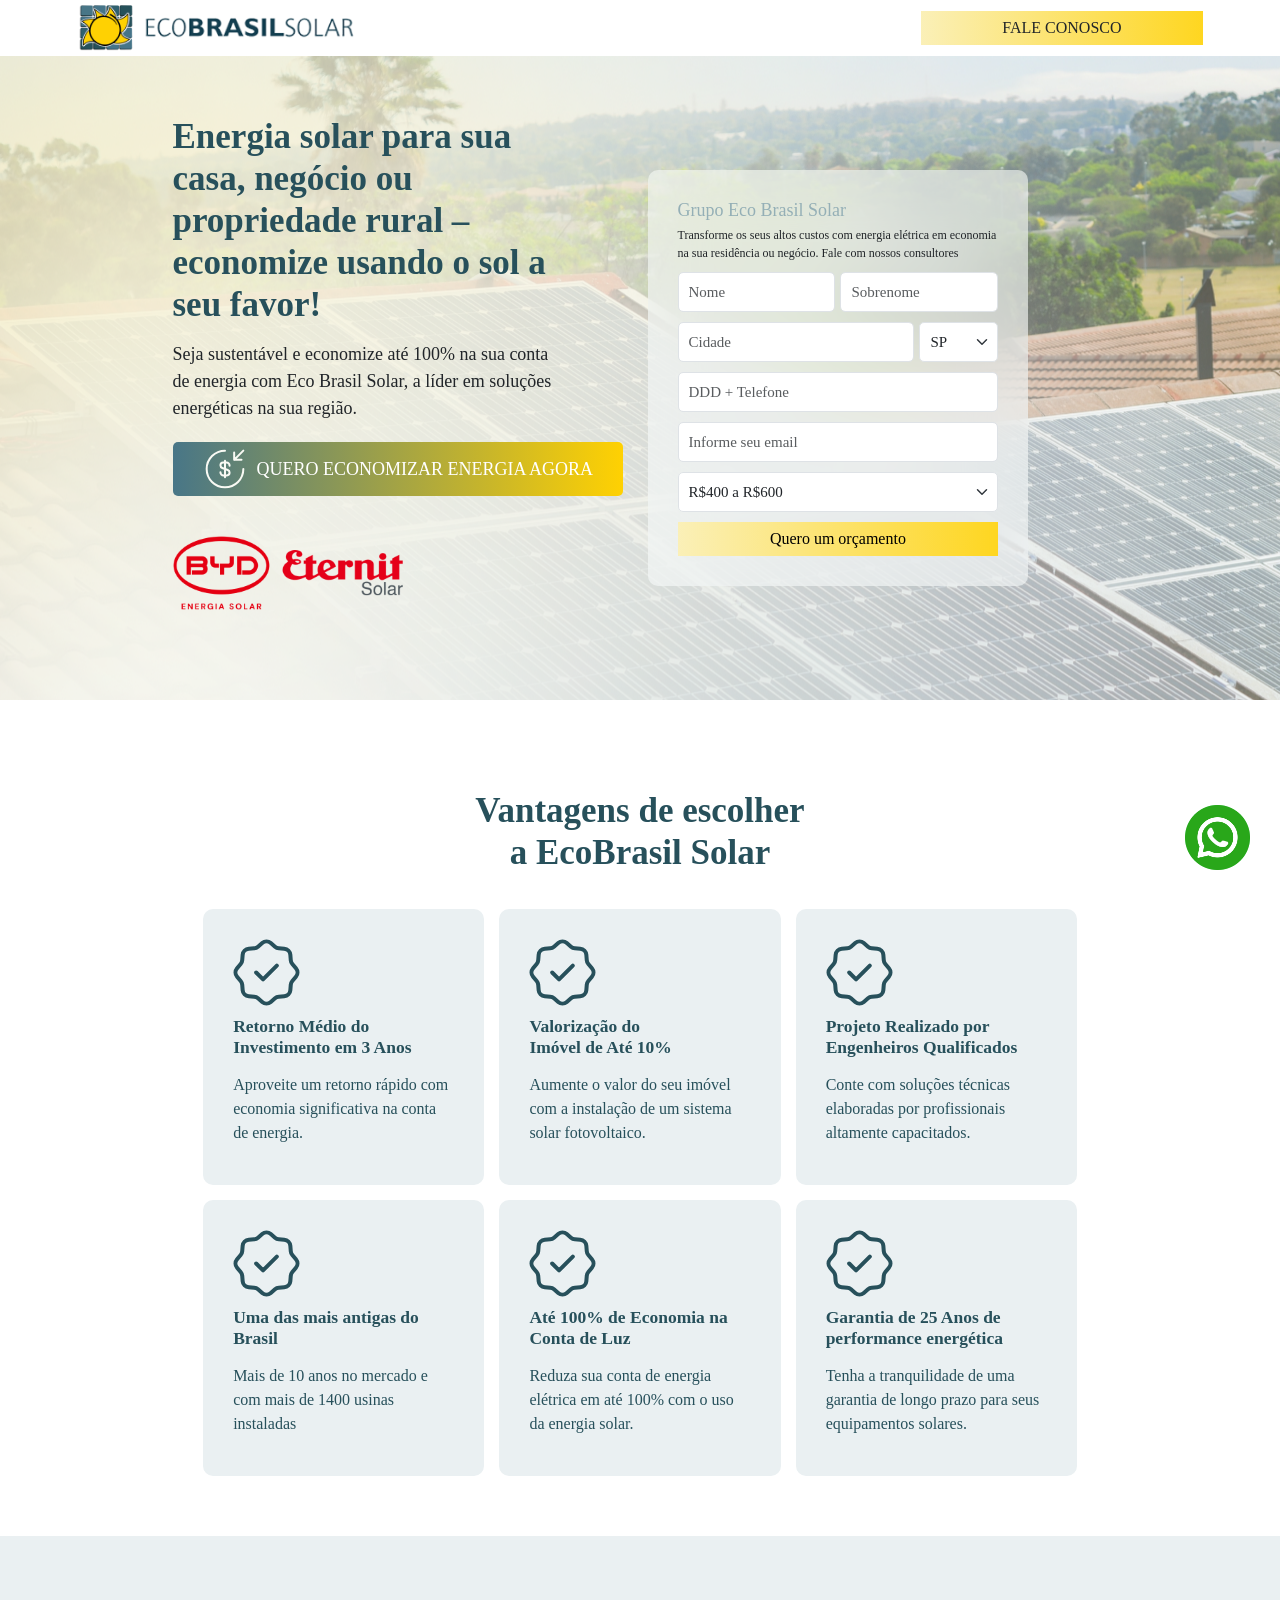
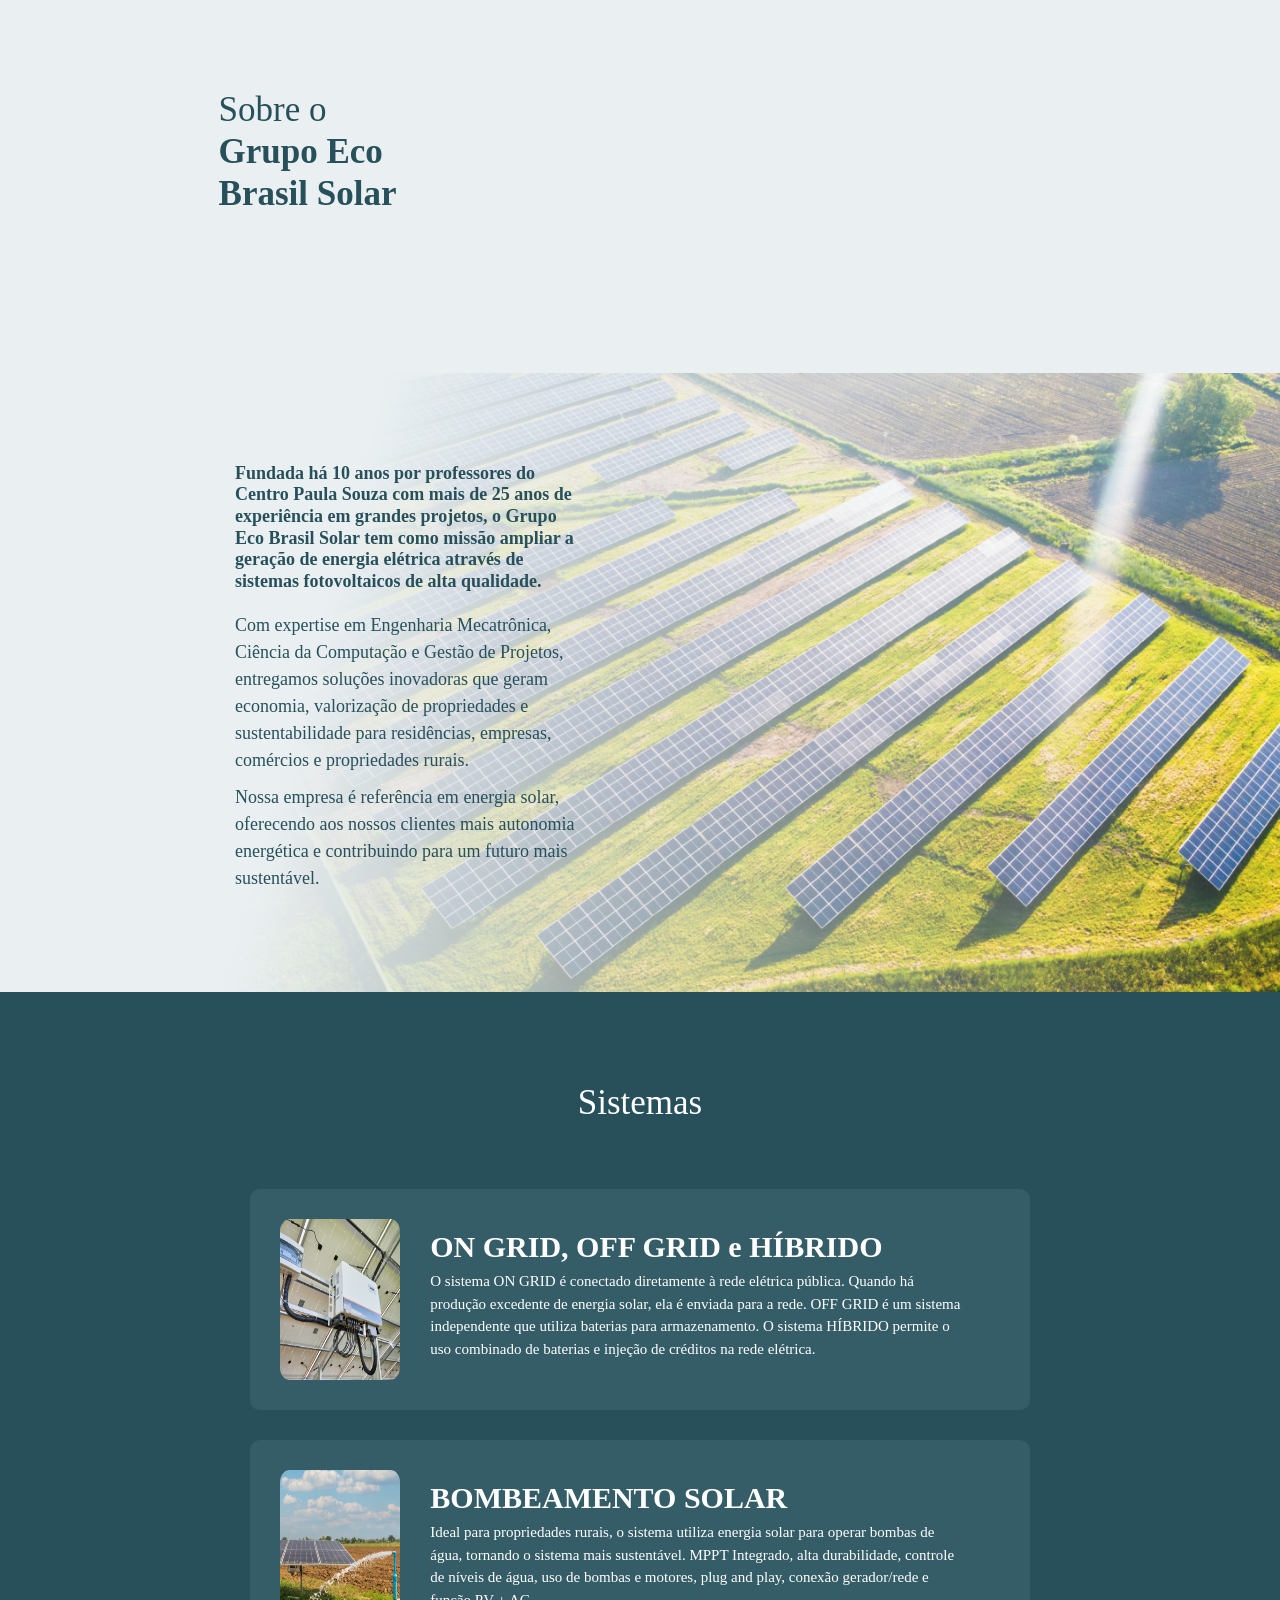
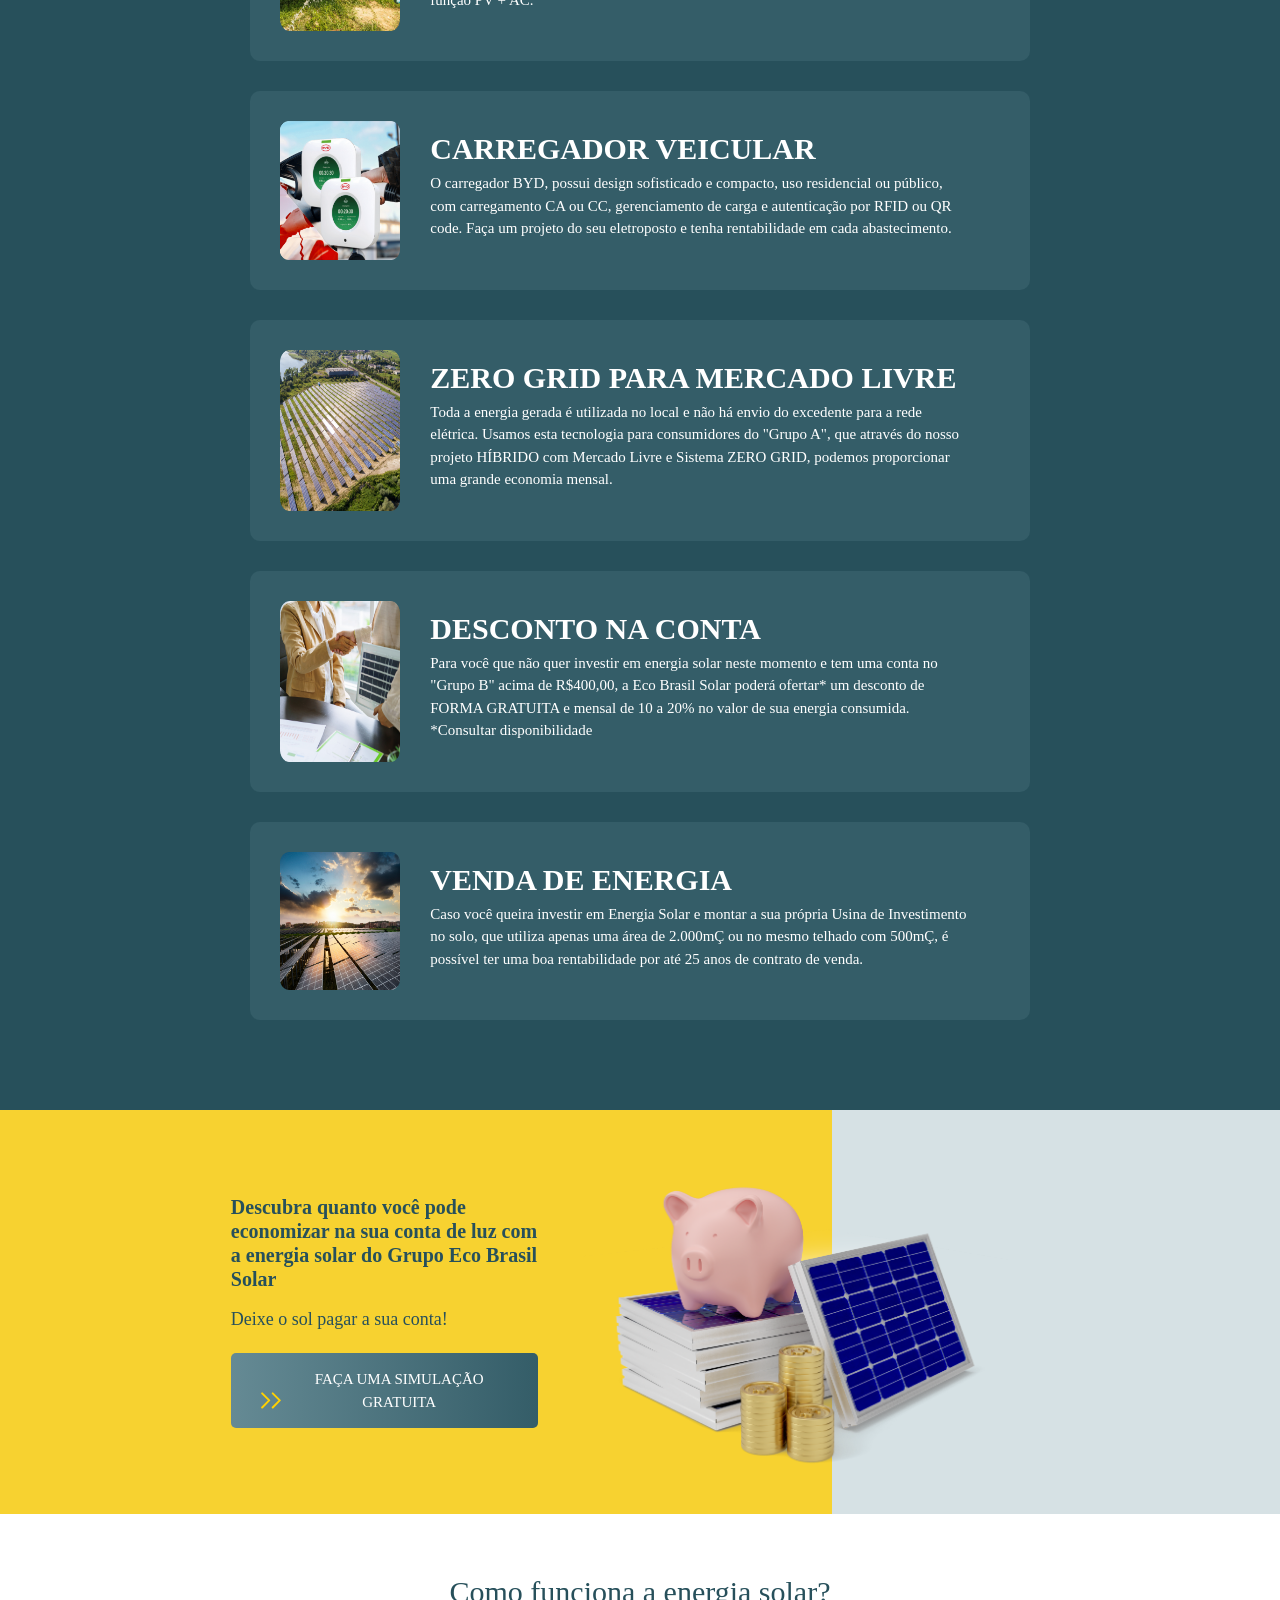
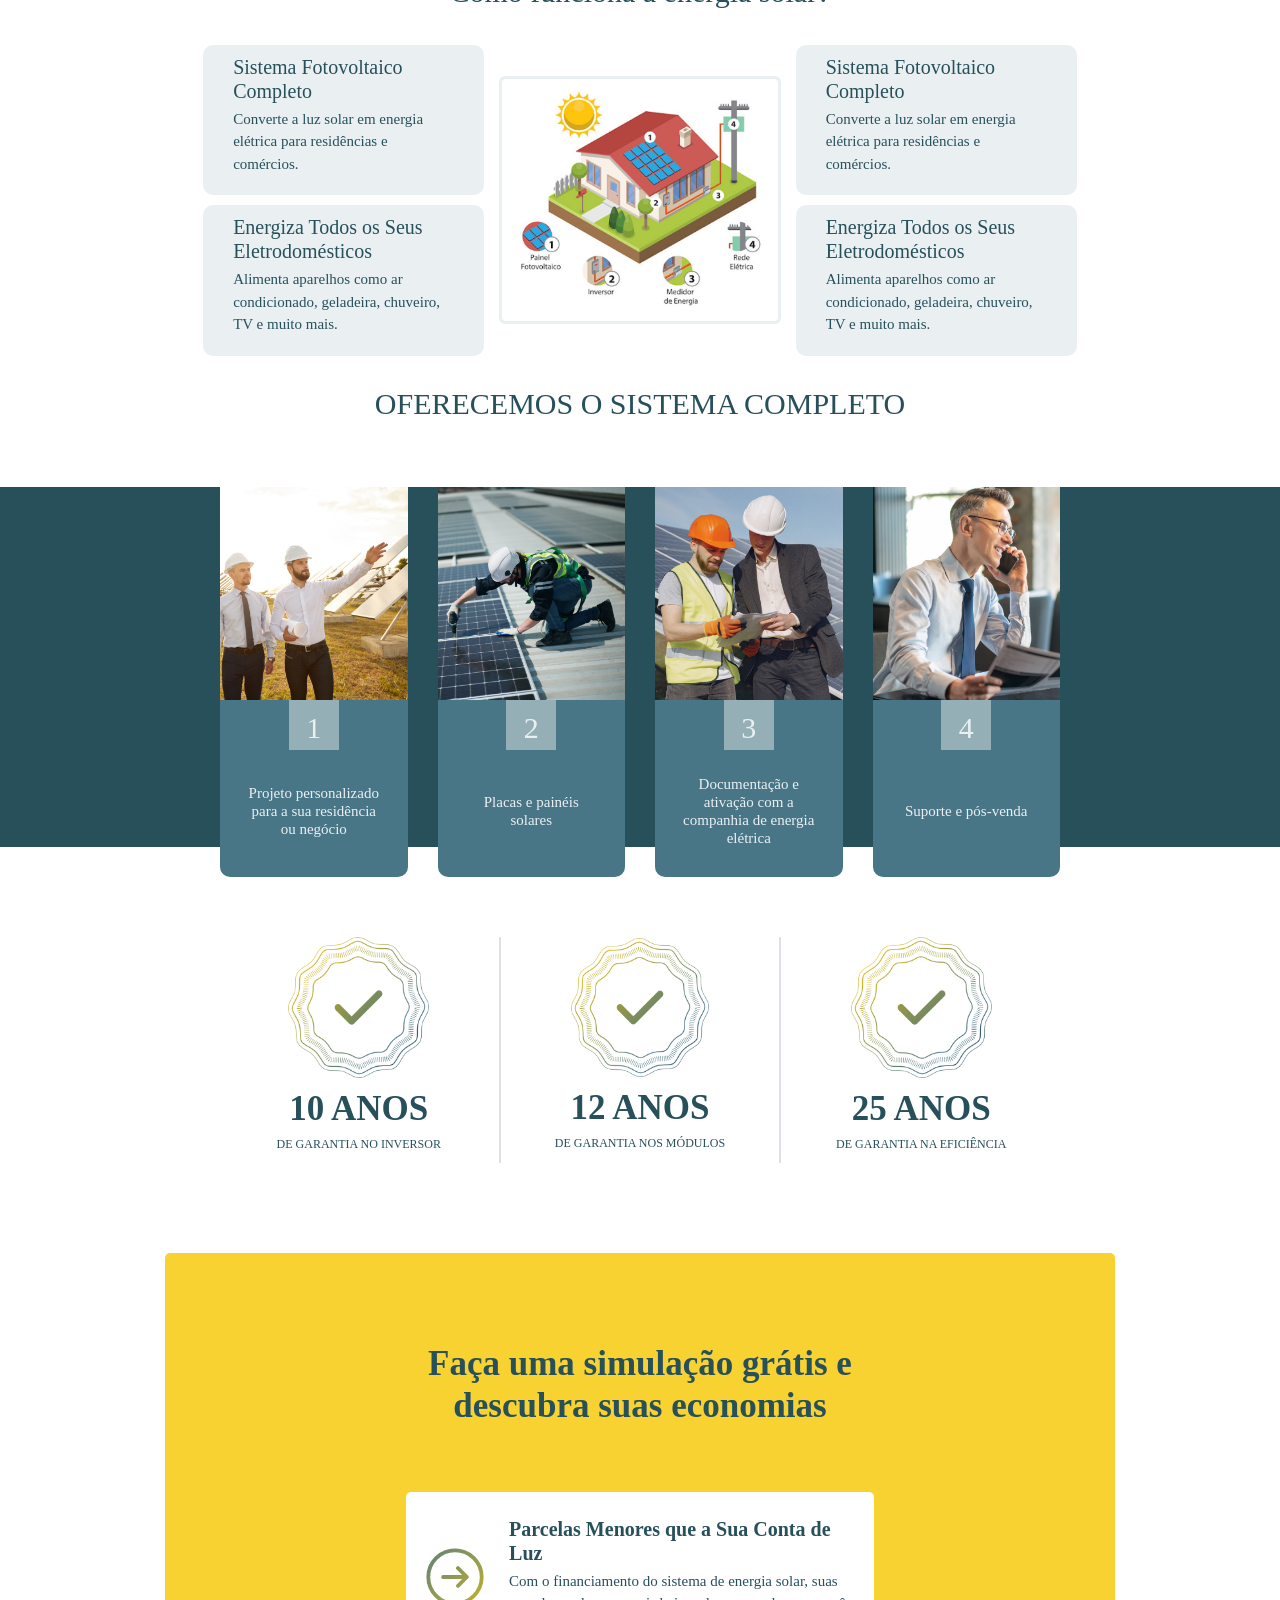
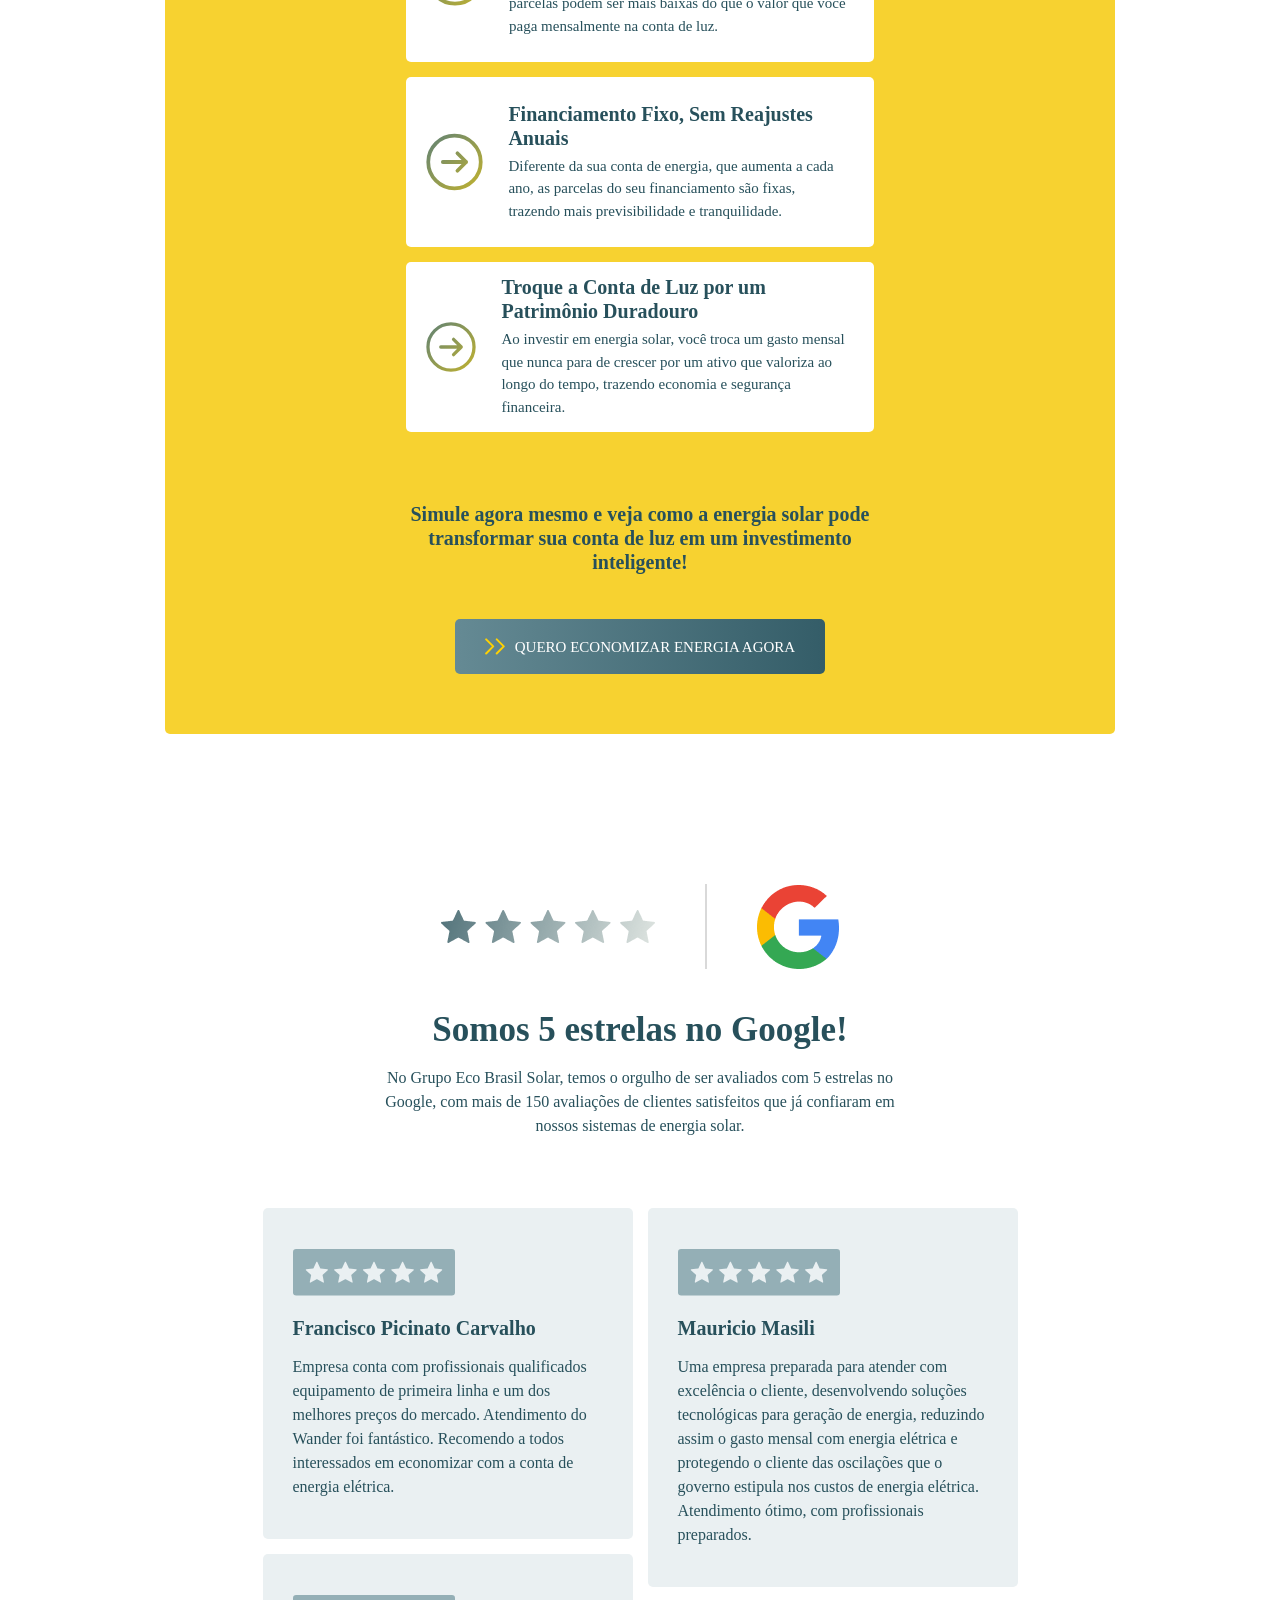
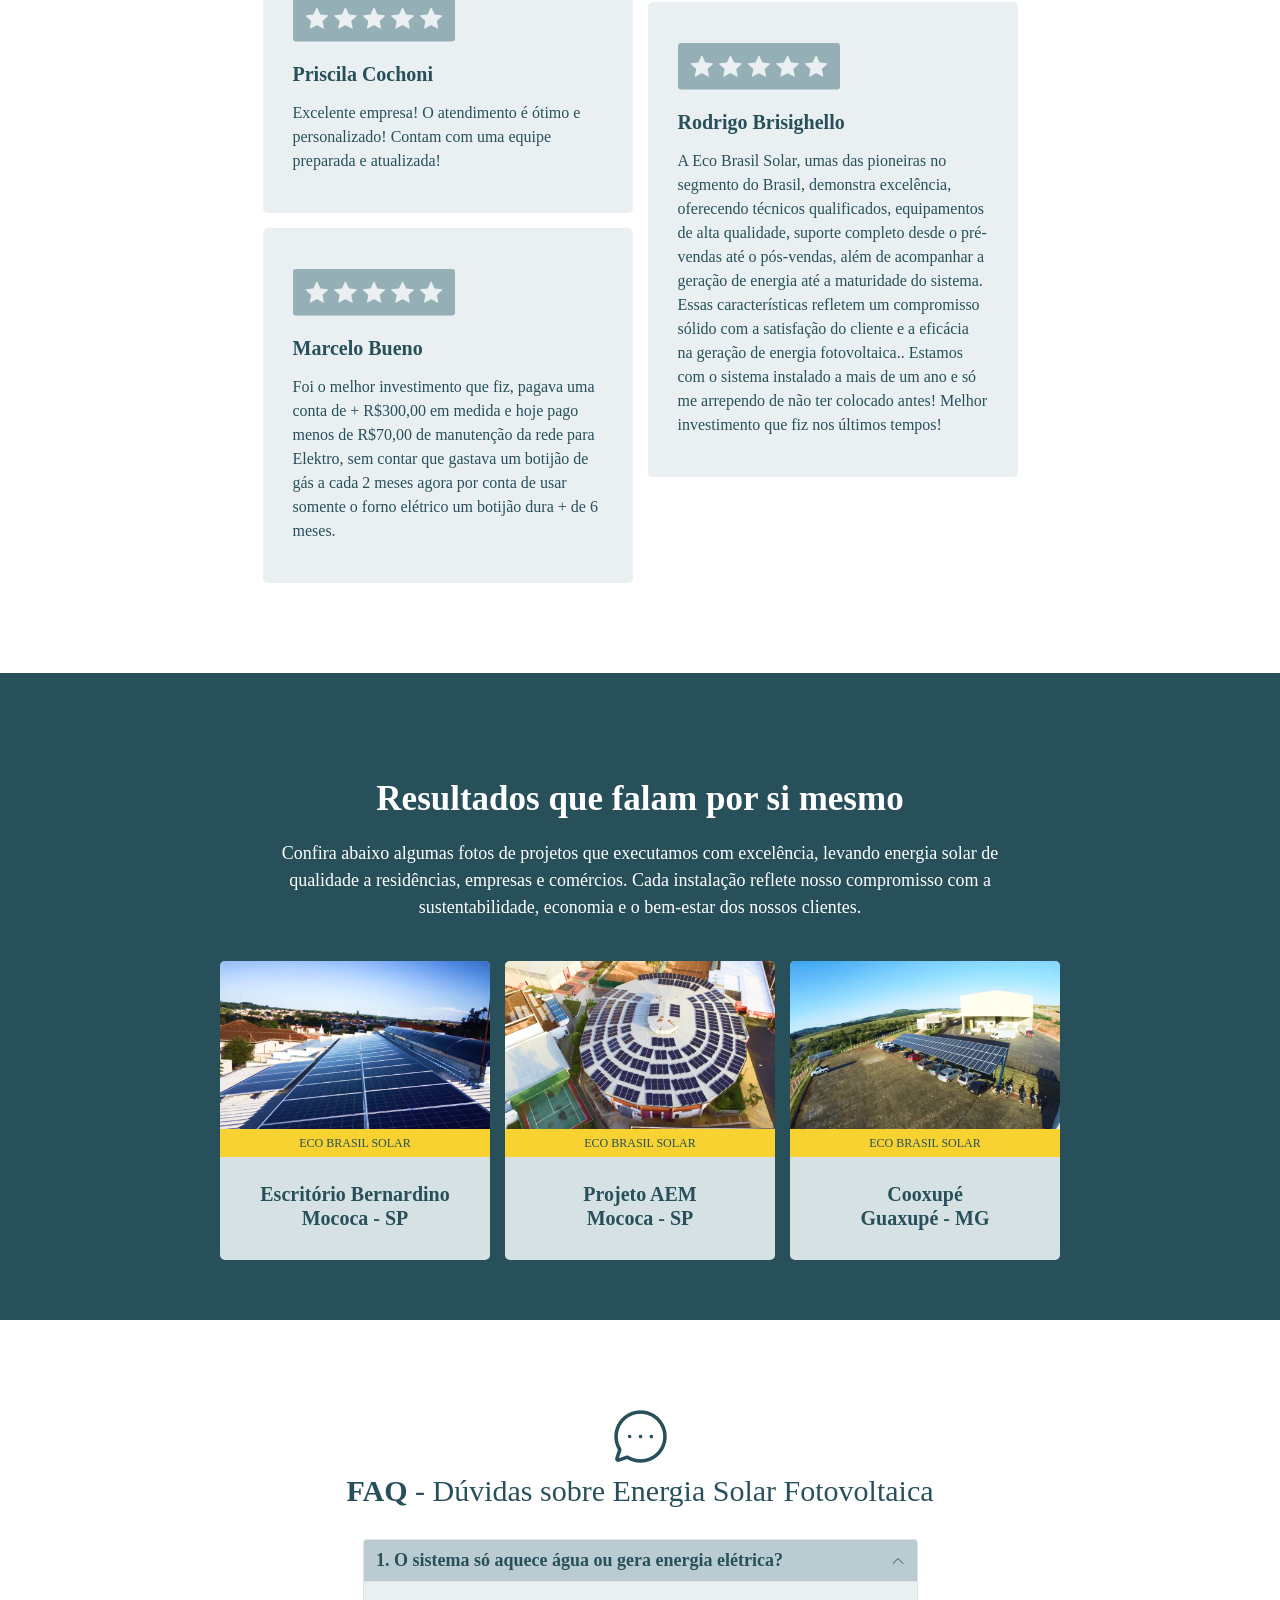
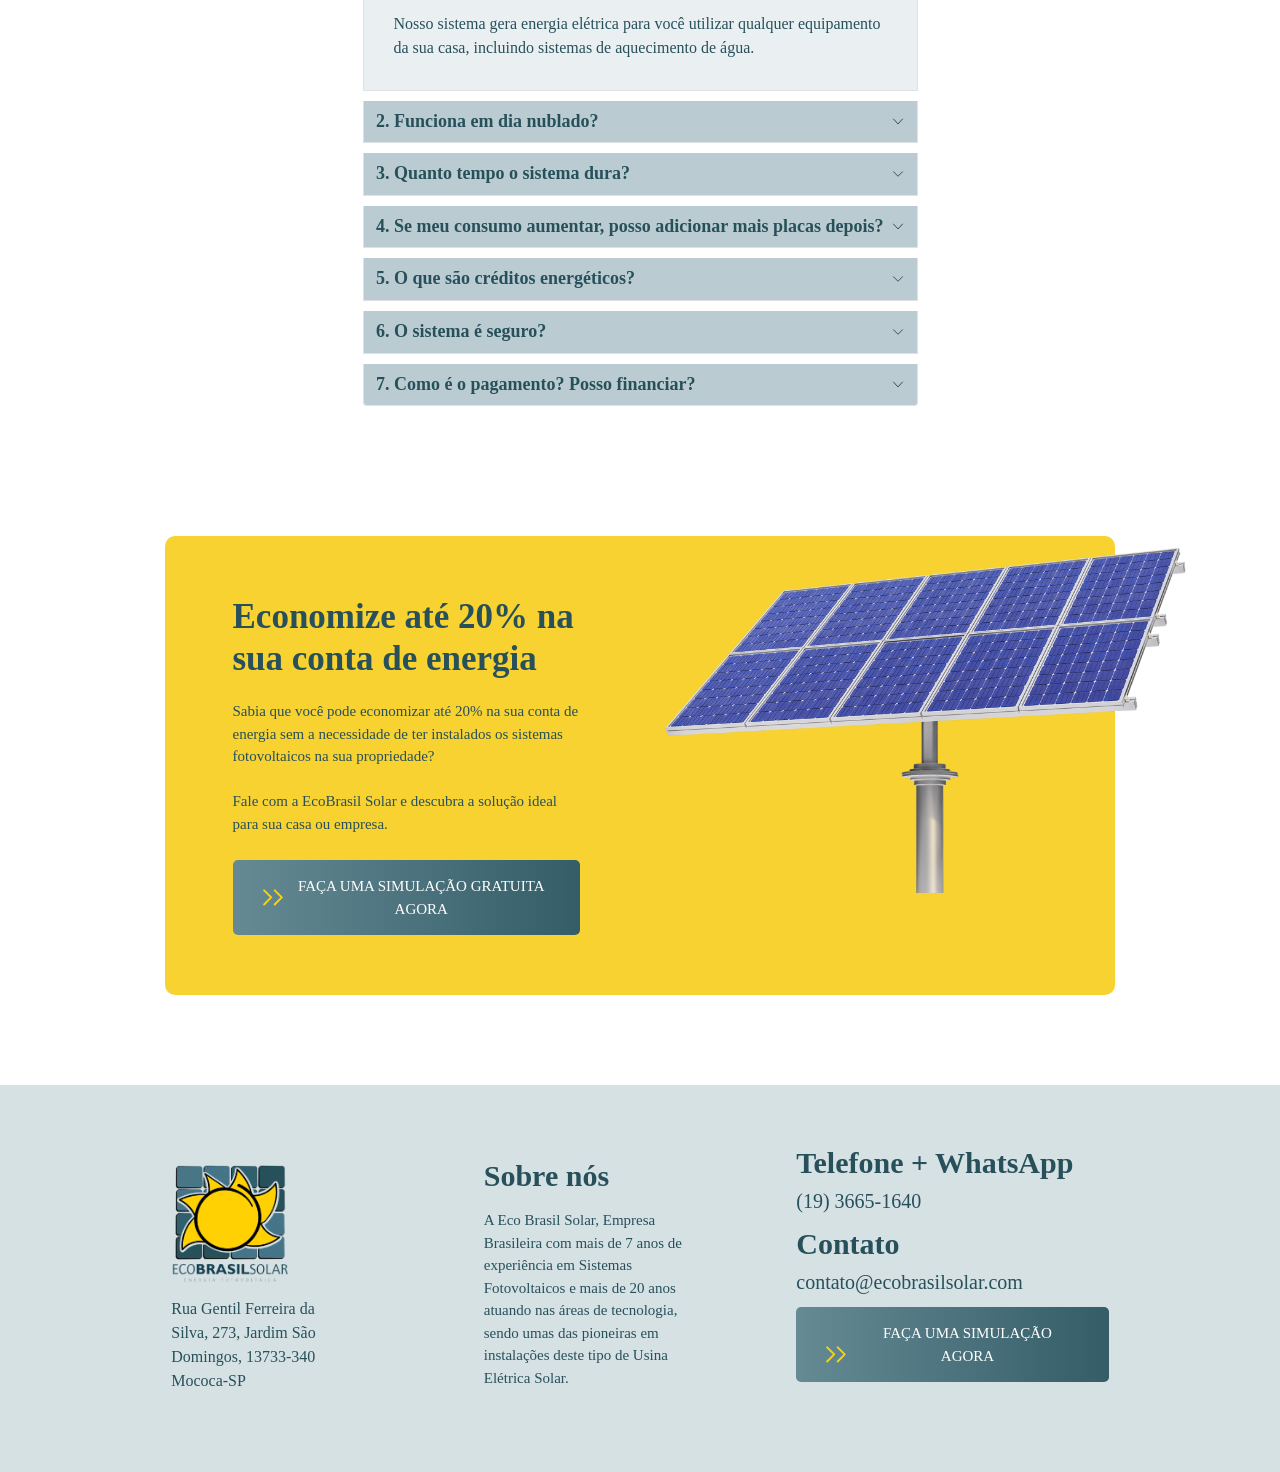
==== index.html @ a7b18457 "Atualiaçẽos dos botoes" ====
<!DOCTYPE html>
<html lang="pt-br">
<head>
    <meta charset="UTF-8">
    <meta name="viewport" content="width=device-width, initial-scale=1.0">

    <link href="https://cdn.jsdelivr.net/npm/bootstrap@5.3.3/dist/css/bootstrap.min.css" rel="stylesheet" integrity="sha384-QWTKZyjpPEjISv5WaRU9OFeRpok6YctnYmDr5pNlyT2bRjXh0JMhjY6hW+ALEwIH" crossorigin="anonymous">

    <link rel="preconnect" href="https://fonts.googleapis.com">
    <link rel="preconnect" href="https://fonts.gstatic.com" crossorigin>
    <link href="https://fonts.googleapis.com/css2?family=DM+Sans:ital,opsz,wght@0,9..40,100..1000;1,9..40,100..1000&display=swap" rel="stylesheet">

    <link rel="stylesheet" href="assets/css/styles.css">
    <link rel="stylesheet" href="assets/css/mm-default.css">

    
    <title>Grupo Eco Brasil Solar</title>
    <link rel="icon" href="assets/img/favicon.png" sizes="192x192">
</head>
<body>
    <header>
        <div class="container">
            <div class="row d-flex justify-content-center py-2">
                <div class="col-md-12 d-flex justify-content-center justify-content-md-between align-items-center">
                    <div class="col-md-3">
                        <img class="img-fluid" src="./assets/img/logo-ext.png" alt="">
                    </div>

                    <div class="col-md-3 d-none d-md-block">
                        <div class="module-contact py-2 px-5 text-center">
                            <a class="text-uppercase" href="wa.me/551936651640">
                                Fale conosco
                            </a>
                        </div>
                    </div>
                </div>
            </div>
        </div>
    </header>
    
    <main>
        <section class="py-5 px-4" id="section-01">
            <div class="container py-5">
                <div class="row d-flex justify-content-center gap-5 gap-md-0">
                        <div class="col-md-5 d-flex flex-column gap-3">
                            <div class="title col-md-10 text-center text-md-start">
                                <h1 class="fs-1 fw-semibold">
                                    Energia solar para sua casa, negócio ou propriedade rural – economize usando o sol a seu favor!
                                </h1>
                            </div>
                            <div class="sub-title col-md-10 text-center text-md-start">
                                <p class="fs-4">
                                    Seja sustentável e economize até 100% na sua conta de energia com Eco Brasil Solar, a líder em soluções energéticas na sua região.
                                </p>
                            </div>
                            <div class="module-contact-h1 d-flex w-100">
                                <a class="w-100 d-flex justify-content-center justify-content-md-start" href="wa.me/551936651640">
                                    <button type="button" class="d-flex align-items-center py-2 px-3 px-md-5 btn-contact text-uppercase rounded-3">
                                        <img class="img-fluid pe-3" src="./assets/img/money-recive.svg" alt=""> 
                                        <p class="fs-4 m-0">
                                            Quero economizar energia agora
                                        </p>
                                    </button>
                                </a>    
                            </div>

                            <div class="partner-img py-5 d-flex justify-content-center justify-content-md-start">
                                <img class="img-fluid w-50" src="./assets/img/byd-eternit.png" alt="">
                            </div>
                        </div>

                        <div class="col-md-5 d-flex justify-content-center align-items-center">
                            <div class="row">
                                <div class="col-md-10 div-formulario">
                                    <div class="forms p-5 rounded-4">
                                        <div class="row form-content align-items-center">
    
                                            <div class="col-md-12 s01-title">
                                                <div class="form-title">
                                                    <h3 class="fs-4 fw-medium" style="color: var(--color-azul-desbotado);">
                                                        Grupo Eco Brasil Solar
                                                    </h3>
                                                </div>
                                                <div class="form-subtitle">
                                                    <p class="fs-6">
                                                        Transforme os seus altos custos com energia elétrica em economia na sua residência ou
                                                        negócio. Fale com nossos consultores
                                                    </p>
                                                </div>
                                            </div>
                            
                                            <form class="col-md-12 d-flex flex-column gap-3" action="">
                                                <div class="infos-basicas d-flex flex-column gap-3">
                                                    <div class="d-flex gap-2">
                                                        <input type="text" class="form-control form-control-lg" required name="nome" id="nome"
                                                            placeholder="Nome">
                                                        <input type="text" class="form-control form-control-lg" required name="sobrenome" id="sobrenome"
                                                            placeholder="Sobrenome">
                                                    </div>
                            
                                                    <div class="d-flex gap-2">
                                                        <input type="text" class="w-75 form-control form-control-lg" required name="cidade" id="cidade"
                                                            placeholder="Cidade">
                                                        <div class="estado w-25">
                                                            <select name="metatags[estado]" class="form-select form-select-lg" aria-label="Estado"
                                                                id="estado">
                                                                <option value="AC">AC</option>
                                                                <option value="AL">AL</option>
                                                                <option value="AP">AP</option>
                                                                <option value="AM">AM</option>
                                                                <option value="BA">BA</option>
                                                                <option value="CE">CE</option>
                                                                <option value="DF">DF</option>
                                                                <option value="ES">ES</option>
                                                                <option value="GO">GO</option>
                                                                <option value="MA">MA</option>
                                                                <option value="MT">MT</option>
                                                                <option value="MS">MS</option>
                                                                <option value="MG">MG</option>
                                                                <option value="PA">PA</option>
                                                                <option value="PB">PB</option>
                                                                <option value="PR">PR</option>
                                                                <option value="PE">PE</option>
                                                                <option value="PI">PI</option>
                                                                <option value="RJ">RJ</option>
                                                                <option value="RN">RN</option>
                                                                <option value="RS">RS</option>
                                                                <option value="RO">RO</option>
                                                                <option value="RR">RR</option>
                                                                <option value="SC">SC</option>
                                                                <option selected value="SP">SP</option>
                                                                <option value="SE">SE</option>
                                                                <option value="TO">TO</option>
                                                            </select>
                                                        </div>
                                                    </div>
                            
                                                    <input type="tel" maxlength="11" class="form-control form-control-lg" required name="Telefone"
                                                        id="Telefone" placeholder="DDD + Telefone">
                                                    <input type="email" class="form-control form-control-lg" required name="Email" id="Email"
                                                        placeholder="Informe seu email">

                                                    <div class="select-conta">
                                                        <select name="metatags[conta]" class="form-select form-select-lg" aria-label="Valor da Conta em R$"
                                                                id="conta">
                                                                <option value="menos de 200">Menos de R$200</option>
                                                                <option value="200 a 400">R$200 a R$400</option>
                                                                <option selected value="400 a 600">R$400 a R$600</option>
                                                                <option value="mais de 800">Mais de R$800</option>
                                                            </select>
                                                    </div>
                            
                                                </div>
                            
                                                <div class="module-contact d-flex">
                                                    <a class="w-100 d-flex py-2 px-4 text-center justify-content-center" href="wa.me/551936651640">
                                                        <button type="button" class="btn-contact rounded-3 ">
                                                            Quero um orçamento
                                                        </button>
                                                    </a>
                                                </div>
                            
                                            </form>
                            
                            
                                        </div>
                                    </div>
                                </div>
                            </div>
                        </div> 
                </div>
            </div>
        </section>

        <section class="py-5 px-4" id="section-02">
            <div class="container py-5">
                <div class="row py-5">
                    <div class="s02-title d-flex text-center justify-content-center">
                        <h3 class="fs-1 fw-semibold">Vantagens de escolher <br> a EcoBrasil Solar</h3>
                    </div>
                </div>

                <div class="row">
                    <div class="s02-info-content d-flex flex-wrap justify-content-center gap-4">
                        <div class="col-md-3 py-5 px-5 d-flex flex-column gap-3 s02-info-content-items rounded-4" style="background: #EAF0F2;">
                            <div class="img-item text-center text-md-start">
                                <img class="img-fluid" src="./assets/img/verificado.svg" alt="">
                            </div>

                            <div class="title-item" >
                                <h3 class="fw-semibold text-center text-md-start">
                                    Retorno Médio do Investimento em 3 Anos
                                </h3>
                            </div>

                            <div class="desc-item text-center text-md-start">
                                <p>
                                    Aproveite um retorno rápido com economia significativa na conta de energia.
                                </p>
                            </div>
                        </div>

                        <div class="col-md-3 py-5 px-5 d-flex flex-column gap-3 s02-info-content-items rounded-4" style="background: #EAF0F2;">
                            <div class="img-item text-center text-md-start">
                                <img class="img-fluid" src="./assets/img/verificado.svg" alt="">
                            </div>

                            <div class="title-item text-center text-md-start">
                                <h3 class="fw-semibold">
                                    Valorização do <br>Imóvel de Até 10%
                                </h3>
                            </div>

                            <div class="desc-item text-center text-md-start">
                                <p>
                                    Aumente o valor do seu imóvel com a instalação de um sistema solar fotovoltaico.
                                </p>
                            </div>
                        </div>

                        <div class="col-md-3 py-5 px-5 d-flex flex-column gap-3 s02-info-content-items rounded-4" style="background: #EAF0F2;">
                            <div class="img-item text-center text-md-start">
                                <img class="img-fluid" src="./assets/img/verificado.svg" alt="">
                            </div>

                            <div class="title-item text-center text-md-start">
                                <h3 class="fw-semibold">
                                    Projeto Realizado por Engenheiros Qualificados
                                </h3>
                            </div>

                            <div class="desc-item text-center text-md-start">
                                <p>
                                    Conte com soluções técnicas elaboradas por profissionais altamente capacitados.
                                </p>
                            </div>
                        </div>

                        <div class="col-md-3 py-5 px-5 d-flex flex-column gap-3 s02-info-content-items rounded-4" style="background: #EAF0F2;">
                            <div class="img-item text-center text-md-start">
                                <img class="img-fluid" src="./assets/img/verificado.svg" alt="">
                            </div>

                            <div class="title-item text-center text-md-start">
                                <h3 class="fw-semibold">
                                    Uma das mais antigas do Brasil
                                </h3>
                            </div>

                            <div class="desc-item text-center text-md-start">
                                <p>
                                    Mais de 10 anos no 
                                    mercado e com mais de 
                                    1400 usinas instaladas
                                </p>
                            </div>
                        </div>

                        <div class="col-md-3 py-5 px-5 d-flex flex-column gap-3 s02-info-content-items rounded-4" style="background: #EAF0F2;">
                            <div class="img-item text-center text-md-start">
                                <img class="img-fluid" src="./assets/img/verificado.svg" alt="">
                            </div>

                            <div class="title-item text-center text-md-start">
                                <h3 class="fw-semibold">
                                    Até 100% de Economia na Conta de Luz
                                </h3>
                            </div>

                            <div class="desc-item text-center text-md-start">
                                <p>
                                    Reduza sua conta de energia elétrica em até 100% com o uso da energia solar.
                                </p>
                            </div>
                        </div>

                        <div class="col-md-3 py-5 px-5 d-flex flex-column gap-3 s02-info-content-items rounded-4" style="background: #EAF0F2;">
                            <div class="img-item text-center text-md-start">
                                <img class="img-fluid" src="./assets/img/verificado.svg" alt="">
                            </div>

                            <div class="title-item text-center text-md-start">
                                <h3 class="fw-semibold">
                                    Garantia de 25 Anos de performance energética
                                </h3>
                            </div>

                            <div class="desc-item text-center text-md-start">
                                <p>
                                    Tenha a tranquilidade de uma garantia de longo prazo para seus equipamentos solares.
                                </p>
                            </div>
                        </div>

                    </div>
                </div>
            </div>
        </section>

        <section class="py-5 px-4" id="section-03" style="background: #EAF0F2;">
            <div class="container py-5">
                <div class="row gap-3 gap-md-0">
                    <div class="col-md-5 s03-text-left d-flex align-items-center justify-content-center">
                        <h3 class="fs-1">
                            Sobre o <br> <strong>Grupo Eco <br> Brasil Solar</strong>
                        </h3>
                    </div>

                    <div class="col-md-7 s03-video-right">
                        <iframe class="rounded-5 s03-video" src="https://www.youtube.com/embed/gpDG4AcNKp0?si=IgVYrF-ZTUCBpScU" title="YouTube video player" frameborder="0" allow="accelerometer; autoplay; clipboard-write; encrypted-media; gyroscope; picture-in-picture; web-share" referrerpolicy="strict-origin-when-cross-origin" allowfullscreen></iframe>
                    </div>
                </div>
            </div>
        </section>

        <section class="py-5 px-4" id="section-04">
            <div class="container py-5 s04-about-container">
                <div class="row">
                    <div class="col-md-4 s04-about d-flex flex-column py-5 px-4 gap-4 justify-content-end text-center text-md-start">
                        <div class="s04-about-title">
                            <h4 class="fw-semibold fs-4">
                                Fundada há 10 anos por professores do Centro Paula Souza com mais de 25 anos de experiência em grandes projetos, o Grupo Eco Brasil Solar tem como missão ampliar a geração de energia elétrica através de sistemas fotovoltaicos de alta qualidade.
                            </h4>
                        </div>
                        <div class="s04-about-desc">
                            <p class="fs-4">
                                Com expertise em Engenharia Mecatrônica, Ciência da Computação e Gestão de Projetos, entregamos soluções inovadoras que geram economia, valorização de propriedades e sustentabilidade para residências, empresas, comércios e propriedades rurais. 
                            </p>
                            <p class="fs-4">
                                Nossa empresa é referência em energia solar, oferecendo aos nossos clientes mais autonomia energética e contribuindo para um futuro mais sustentável.
                            </p>
                        </div>
                    </div>
                </div>
            </div>
        </section>

        <section class="py-5 px-4" id="section-14">
            <div class="container py-5">
                <div class="row d-flex justify-content-center py-5">
                    <div class="col-md-10 d-flex flex-column justify-content-center text-center">
                        <div class="s14-title">
                            <h3 class="fs-1">
                                Sistemas
                            </h3>
                        </div>
                    </div>
                </div>
                <div class="row d-flex justify-content-center">
                    <div class="col-md-10 s14-systems d-flex flex-column justify-content-center align-items-center py-5 gap-5">
                        <div class="s14-system-item d-flex flex-column flex-md-row col-md-10 justify-content-center p-5 rounded-4">
                            <div class="s14-item-img col-md-2 d-flex justify-content-center">
                                <img class="img-fluid w-100" src="assets/img/sistema-01.png" alt="">
                            </div>
                            <div class="s14-item-text col-md-10 d-flex flex-column py-3 px-md-5 text-center text-md-start">
                                <div class="s14-item-title mt-4 mt-md-0">
                                    <h4 class="fs-2 fw-semibold">
                                        ON GRID, OFF GRID e HÍBRIDO
                                    </h4>
                                </div>
                                <div class="s14-item-p mt-3 mt-md-0">
                                    <p class="fs-5">
                                        O sistema ON GRID é conectado diretamente à rede elétrica pública.
                                        Quando há produção excedente de energia solar, ela é enviada para a
                                        rede. OFF GRID é um sistema independente que utiliza baterias para
                                        armazenamento. O sistema HÍBRIDO permite o uso combinado de
                                        baterias e injeção de créditos na rede elétrica.
                                    </p>
                                </div>
                            </div>
                        </div>

                        <div class="s14-system-item d-flex flex-column flex-md-row col-md-10 justify-content-center p-5 rounded-4">
                            <div class="s14-item-img col-md-2 d-flex justify-content-center">
                                <img class="img-fluid w-100" src="assets/img/sistema-02.png" alt="">
                            </div>
                            <div class="s14-item-text col-md-10 d-flex flex-column py-3 px-md-5 text-center text-md-start">
                                <div class="s14-item-title mt-4 mt-md-0">
                                    <h4 class="fs-2 fw-semibold">
                                        BOMBEAMENTO SOLAR
                                    </h4>
                                </div>
                                <div class="s14-item-p mt-3 mt-md-0">
                                    <p class="fs-5">
                                        Ideal para propriedades rurais, o sistema utiliza energia solar para operar
                                        bombas de água, tornando o sistema mais sustentável. MPPT Integrado,
                                        alta durabilidade, controle de níveis de água, uso de bombas e motores,
                                        plug and play, conexão gerador/rede e função PV + AC.
                                    </p>
                                </div>
                            </div>
                        </div>

                        <div class="s14-system-item d-flex flex-column flex-md-row col-md-10 justify-content-center p-5 rounded-4">
                            <div class="s14-item-img col-md-2 d-flex justify-content-center">
                                <img class="img-fluid w-100" src="assets/img/sistema-03.png" alt="">
                            </div>
                            <div class="s14-item-text col-md-10 d-flex flex-column py-3 px-md-5 text-center text-md-start">
                                <div class="s14-item-title mt-4 mt-md-0">
                                    <h4 class="fs-2 fw-semibold">
                                        CARREGADOR VEICULAR
                                    </h4>
                                </div>
                                <div class="s14-item-p mt-3 mt-md-0">
                                    <p class="fs-5">
                                        O carregador BYD, possui design sofisticado e compacto, uso residencial ou público, com carregamento CA ou CC, gerenciamento de carga e autenticação por RFID ou QR code. Faça um projeto do seu eletroposto e tenha rentabilidade em cada abastecimento.
                                    </p>
                                </div>
                            </div>
                        </div>

                        <div class="s14-system-item d-flex flex-column flex-md-row col-md-10 justify-content-center p-5 rounded-4">
                            <div class="s14-item-img col-md-2 d-flex justify-content-center">
                                <img class="img-fluid w-100" src="assets/img/sistema-04.png" alt="">
                            </div>
                            <div class="s14-item-text col-md-10 d-flex flex-column py-3 px-md-5 text-center text-md-start">
                                <div class="s14-item-title mt-4 mt-md-0">
                                    <h4 class="fs-2 fw-semibold">
                                        ZERO GRID PARA MERCADO LIVRE
                                    </h4>
                                </div>
                                <div class="s14-item-p mt-3 mt-md-0">
                                    <p class="fs-5">
                                        Toda a energia gerada é utilizada no local e não há envio do excedente
                                        para a rede elétrica. Usamos esta tecnologia para consumidores do "Grupo A", que através do nosso projeto HÍBRIDO com Mercado Livre e Sistema ZERO GRID, podemos proporcionar uma grande economia mensal.
                                    </p>
                                </div>
                            </div>
                        </div>

                        <div class="s14-system-item d-flex flex-column flex-md-row col-md-10 justify-content-center p-5 rounded-4">
                            <div class="s14-item-img col-md-2 d-flex justify-content-center">
                                <img class="img-fluid w-100" src="assets/img/sistema-05.png" alt="">
                            </div>
                            <div class="s14-item-text col-md-10 d-flex flex-column py-3 px-md-5 text-center text-md-start">
                                <div class="s14-item-title mt-4 mt-md-0">
                                    <h4 class="fs-2 fw-semibold">
                                        DESCONTO NA CONTA
                                    </h4>
                                </div>
                                <div class="s14-item-p mt-3 mt-md-0">
                                    <p class="fs-5">
                                        Para você que não quer investir em energia solar neste momento e tem
                                        uma conta no "Grupo B" acima de R$400,00, a Eco Brasil Solar poderá
                                        ofertar* um desconto de FORMA GRATUITA e mensal de 10 a 20% no
                                        valor de sua energia consumida.
                                        *Consultar disponibilidade
                                    </p>
                                </div>
                            </div>
                        </div>

                        <div class="s14-system-item d-flex flex-column flex-md-row col-md-10 justify-content-center p-5 rounded-4">
                            <div class="s14-item-img col-md-2 d-flex justify-content-center">
                                <img class="img-fluid w-100" src="assets/img/sistema-06.png" alt="">
                            </div>
                            <div class="s14-item-text col-md-10 d-flex flex-column py-3 px-md-5 text-center text-md-start">
                                <div class="s14-item-title mt-4 mt-md-0">
                                    <h4 class="fs-2 fw-semibold">
                                        VENDA DE ENERGIA
                                    </h4>
                                </div>
                                <div class="s14-item-p mt-3 mt-md-0">
                                    <p class="fs-5">
                                        Caso você queira investir em Energia Solar e montar a sua própria Usina
                                        de Investimento no solo, que utiliza apenas uma área de 2.000mÇ ou no
                                        mesmo telhado com 500mÇ, é possível ter uma boa rentabilidade por
                                        até 25 anos de contrato de venda.
                                    </p>
                                </div>
                            </div>
                        </div>
                    </div>
                </div>
            </div>
        </section>

        <section class="py-5 px-4" id="section-05">
            <div class="container">
                <div class="row d-flex align-items-center text-center text-md-start">
                    <div class="col-md-5 d-flex justify-content-end">
                        <div class="col-md-8 s05-title d-flex flex-column gap-3" style="color: var(--color-azul-principal);">
                            <h3 class="fs-3 fw-semibold">
                                Descubra quanto você pode economizar na sua conta de luz com a energia solar do Grupo Eco Brasil Solar
                            </h3>
                            <p class="fs-4">
                                Deixe o sol pagar a sua conta!
                            </p>

                            <div class="module-contact d-flex w-100">
                                <a class="w-100 d-flex justify-content-center justify-content-md-start" href="wa.me/551936651640">
                                    <button type="button" class="d-flex align-items-end py-4 px-5 btn-contact text-uppercase rounded-3">
                                        <img class="img-fluid pe-3" src="./assets/img/double-right.svg" alt="" style="width: 30px; height: 25px;"> 
                                        <p class="fs-5 m-0">
                                            Faça uma simulação gratuita
                                        </p>
                                    </button>
                                </a>    
                            </div>
                        </div>
                    </div>

                    <div class="col-md-7">
                        <img class="img-fluid w-75" src="./assets/img/porquinho.png" alt="">
                    </div>
                </div>
            </div>
        </section>

        <section class="py-5 px-4" id="section-06">
            <div class="container py-5">
                <div class="row">
                    <div class="s06-title d-flex justify-content-center">
                        <h2 class="fs-2">
                            Como funciona a energia solar?  
                        </h2>
                    </div>

                    <div class="s06-infos d-flex flex-column flex-md-row justify-content-center align-items-center gap-4 py-5">
                        <div class="col-md-3 s06-info-01 d-flex flex-column gap-3">
                            <div class="s06-infos-text py-3 px-5 rounded-4">
                                <h4 class="fs-3">
                                    Sistema Fotovoltaico Completo
                                </h4>
                                <p class="fs-5">
                                    Converte a luz solar em energia elétrica para residências e comércios.
                                </p>
                            </div>
                            <div class="s06-infos-text py-3 px-5 rounded-4">
                                <h4 class="fs-3">
                                    Energiza Todos os Seus Eletrodomésticos
                                </h4>
                                <p class="fs-5">
                                    Alimenta aparelhos como ar condicionado, geladeira, chuveiro, TV e muito mais.
                                </p>
                            </div>
                        </div>

                        <div class="col-md-3 s06-info-02">
                            <img class="img-fluid w-100 object-fit-cover" src="./assets/img/casa-desenho.png" alt="">
                        </div>

                        <div class="col-md-3 s06-info-03 d-flex flex-column gap-3">
                            <div class="s06-infos-text py-3 px-5 rounded-4">
                                <h4 class="fs-3">
                                    Sistema Fotovoltaico Completo
                                </h4>
                                <p class="fs-5">
                                    Converte a luz solar em energia elétrica para residências e comércios.
                                </p>
                            </div>
                            <div class="s06-infos-text py-3 px-5 rounded-4">
                                <h4 class="fs-3">
                                    Energiza Todos os Seus Eletrodomésticos
                                </h4>
                                <p class="fs-5">
                                    Alimenta aparelhos como ar condicionado, geladeira, chuveiro, TV e muito mais.
                                </p>
                            </div>
                        </div>
                    </div>

                    <div class="s06-title d-flex justify-content-center">
                        <h2 class="fs-2 text-uppercase">
                            Oferecemos o sistema completo  
                        </h2>
                    </div>
                </div>
            </div>
        </section>

        <section class="py-0 px-4" id="section-07" style="background: var(--color-azul-principal);">
            <div class="container">
                <div class="row">
                    <div class="s07-card-items d-flex flex-column flex-md-row gap-5 justify-content-center">
                        
                        <div class="card col-md-2 rounded-bottom-4">
                            <div class="s07-card-img d-flex justify-content-center">
                                <img class="img-fluid w-100" src="./assets/img/card-01.png" class="card-img-top" alt="">
                            </div>
                            <div class="s07-card-number text-center d-flex justify-content-center">
                                <p class="fs-2 m-0 p-2 align-content-center">
                                    1
                                </p>
                            </div>
                            <div class="card-body rounded-bottom-4 d-flex align-items-center justify-content-center text-center">
                                <h5 class="card-title px-4 fs-5">Projeto personalizado para a sua residência ou negócio</h5>
                            </div>
                        </div>

                        <div class="card col-md-2 rounded-bottom-4">
                            <div class="s07-card-img d-flex justify-content-center">
                                <img class="img-fluid w-100" src="./assets/img/card-02.png" class="card-img-top" alt="">
                            </div>

                            <div class="s07-card-number text-center d-flex justify-content-center">
                                <p class="fs-2 m-0 p-2 align-content-center">
                                    2
                                </p>
                            </div>

                            <div class="card-body rounded-bottom-4 d-flex align-items-center justify-content-center text-center">
                                <h5 class="card-title p-4 fs-5">Placas e painéis solares</h5>
                            </div>
                        </div>

                        <div class="card col-md-2 rounded-bottom-4">
                            <div class="s07-card-img d-flex justify-content-center">
                                <img class="img-fluid w-100" src="./assets/img/card-03.png" class="card-img-top" alt="">
                            </div>
                            
                            <div class="s07-card-number text-center d-flex justify-content-center">
                                <p class="fs-2 m-0 p-2 align-content-center">
                                    3
                                </p>
                            </div>

                            <div class="card-body rounded-bottom-4 d-flex align-items-center justify-content-center text-center">
                                <h5 class="card-title p-4 fs-5">Documentação e ativação com a companhia de energia elétrica</h5>
                            </div>
                        </div>

                        <div class="card col-md-2 rounded-bottom-4">
                            <div class="s07-card-img d-flex justify-content-center">
                                <img class="img-fluid w-100" src="./assets/img/card-04.png" class="card-img-top" alt="">
                            </div>

                            <div class="s07-card-number text-center d-flex justify-content-center">
                                <p class="fs-2 m-0 p-2 align-content-center">
                                    4
                                </p>
                            </div>

                            <div class="card-body rounded-bottom-4 d-flex align-items-center justify-content-center text-center">
                                <h5 class="card-title p-4 fs-5">Suporte e pós-venda</h5>
                            </div>
                            
                        </div>

                    </div>
                </div>
            </div>
        </section>
        
        <section class="py-5 mt-5 px-4" id="section-08">
            <div class="container py-5">
                <div class="row">
                    <div class="s08-content d-flex flex-column flex-md-row justify-content-center gap-3 gap-md-0">
                        <div class="col-md-3 s08-content-item d-flex flex-column text-center justify-content-center gap-3">
                            <div class="s08-content-img">
                                <img class="img-fluid w-50" src="./assets/img/Selo.png" alt="">
                            </div>
                            <div class="s08-content-text text-uppercase">
                                <h4 class="fs-1 fw-bold">
                                    10 anos
                                </h4>
                                <p class="fs-6">
                                    de garantia no inversor
                                </p>
                            </div>

                        </div>

                        <div class="col-md-3 s08-content-item s08-content-item-border d-flex flex-column text-center justify-content-center gap-3 border-2 border-start border-end py-4 py-md-0">
                            <div class="s08-content-img">
                                <img class="img-fluid w-50" src="./assets/img/Selo.png" alt="">
                            </div>
                            <div class="s08-content-text text-uppercase">
                                <h4 class="fs-1 fw-bold">
                                    12 anos
                                </h4>
                                <p class="fs-6">
                                    de garantia nos módulos
                                </p>
                            </div>

                        </div>

                        <div class="col-md-3 s08-content-item d-flex flex-column text-center justify-content-center gap-3">
                            <div class="s08-content-img">
                                <img class="img-fluid w-50" src="./assets/img/Selo.png" alt="">
                            </div>
                            <div class="s08-content-text text-uppercase">
                                <h4 class="fs-1 fw-bold">
                                    25 anos
                                </h4>
                                <p class="fs-6">
                                    de garantia na eficiência
                                </p>
                            </div>

                        </div>
                    </div>
                </div>
            </div>
        </section>

        <section class="py-5 px-4" id="section-09">
            <div class="container">
                <div class="row justify-content-center">
                    <div class="s09-content col-md-10 d-flex flex-column justify-content-center align-items-center py-5 rounded-3">
                        <div class="col-md-6 s09-title py-5 text-center">
                            <h3 class="fs-1 py-5 fw-semibold">
                                Faça uma simulação grátis e descubra suas economias
                            </h3>
                        </div>
                        <div class="s09-infos d-flex flex-column justify-content-center align-items-center gap-4">
                            <div class="col-md-6 s09-info-item d-flex align-items-center px-3 rounded-3">
                                <div class="s09-item-icon p-3 d-flex align-items-center">
                                    <img class="img-fluid " style="width: 15rem; height: 15rem;" src="./assets/img/right-arrow.svg" alt="">
                                </div>
                                <div class="s09-item-text px-4">
                                    <h4 class="fs-3 fw-semibold">
                                        Parcelas Menores que a Sua Conta de Luz
                                    </h4>
                                    <p class="fs-5 m-0">
                                        Com o financiamento do sistema de energia solar, suas parcelas podem ser mais baixas do que o valor que você paga mensalmente na conta de luz.
                                    </p>
                                </div>
                            </div>

                            <div class="col-md-6 s09-info-item d-flex align-items-center px-3 rounded-3">
                                <div class="s09-item-icon p-3 d-flex align-items-center">
                                    <img class="img-fluid " style="width: 15rem; height: 15rem;" src="./assets/img/right-arrow.svg" alt="">
                                </div>
                                <div class="s09-item-text px-4">
                                    <h4 class="fs-3 fw-semibold">
                                        Financiamento Fixo, Sem Reajustes Anuais
                                    </h4>
                                    <p class="fs-5 m-0">
                                        Diferente da sua conta de energia, que aumenta a cada ano, as parcelas do seu financiamento são fixas, trazendo mais previsibilidade e tranquilidade.
                                    </p>
                                </div>
                            </div>

                            <div class="col-md-6 s09-info-item d-flex align-items-center px-3 rounded-3">
                                <div class="s09-item-icon p-3 d-flex align-items-center">
                                    <img class="img-fluid " style="width: 15rem; height: 15rem;" src="./assets/img/right-arrow.svg" alt="">
                                </div>
                                <div class="s09-item-text px-4">
                                    <h4 class="fs-3 fw-semibold">
                                        Troque a Conta de Luz por um Patrimônio Duradouro
                                    </h4>
                                    <p class="fs-5 m-0">
                                        Ao investir em energia solar, você troca um gasto mensal que nunca para de crescer por um ativo que valoriza ao longo do tempo, trazendo economia e segurança financeira.
                                    </p>
                                </div>
                            </div>
                        </div>

                        <div class="col-md-6 s09-subtitle py-3 text-center">
                            <h3 class="fs-3 py-5 mt-5 fw-semibold">
                                Simule agora mesmo e veja como a energia solar pode transformar sua conta de luz em um investimento inteligente!
                            </h3>
                        </div>


                        <div class="module-contact d-flex w-100 pb-5">
                            <a class="w-100 d-flex justify-content-center" href="wa.me/551936651640">
                                <button type="button" class="d-flex align-items-end py-4 px-5 btn-contact text-uppercase rounded-3">
                                    <img class="img-fluid pe-3" src="./assets/img/double-right.svg" alt="" style="width: 30px; height: 25px;"> 
                                    <p class="fs-5 m-0">
                                        Quero economizar energia agora
                                    </p>
                                </button>
                            </a>    
                        </div>


                    </div>
                </div>
            </div>
        </section>

        <section class="py-5 px-4" id="section-10">
            <div class="container py-5">
                <div class="row justify-content-center py-5">
                    <div class="col-md-6 s10-title d-flex flex-column justify-content-center text-center">
                        <div class="s10-title-img py-5">
                            <img class="img-fluid" src="./assets/img/star-google.png" alt="">
                        </div>
                        <div class="s10-title-text py-3">
                            <h3 class="fs-1 fw-semibold">
                                Somos 5 estrelas no Google!
                            </h3>
                        </div>
                        <div class="s10-title-p">
                            <p>
                                No Grupo Eco Brasil Solar, temos o orgulho de ser avaliados com 5 estrelas no Google, com mais de 150 avaliações de clientes satisfeitos que já confiaram em nossos sistemas de energia solar.
                            </p>
                        </div>
                    </div>
                </div>

                <div class="row py-5 gap-3 gap-md-0">
                    <div class="col-md-6 s10-google-comment s10-gc-left d-flex flex-column align-items-end gap-4">
                        <div class="col-md-8 s10-gc-item d-flex flex-column rounded-3 p-5">
                            <div class="s10-gc-item-img py-3">
                                <img class="img-fluid" src="./assets/img/5-star.svg" alt="">
                            </div>
                            <div class="s10-gc-item-name py-3">
                                <h4 class="fs-3 fw-semibold">
                                    Francisco Picinato Carvalho
                                </h4>
                            </div>
                            <div class="s10-gc-item-p">
                                <p>
                                    Empresa conta com profissionais qualificados equipamento de primeira linha e um dos melhores preços do mercado. Atendimento do Wander foi fantástico. Recomendo a todos interessados em economizar com a conta de energia elétrica.
                                </p>
                            </div>
                        </div>

                        <div class="col-md-8 s10-gc-item d-flex flex-column rounded-3 p-5">
                            <div class="s10-gc-item-img py-3">
                                <img class="img-fluid" src="./assets/img/5-star.svg" alt="">
                            </div>
                            <div class="s10-gc-item-name py-3">
                                <h4 class="fs-3 fw-semibold">
                                    Priscila Cochoni
                                </h4>
                            </div>
                            <div class="s10-gc-item-p">
                                <p>
                                    Excelente empresa! O atendimento é ótimo e personalizado! Contam com uma equipe preparada e atualizada!
                                </p>
                            </div>
                        </div>

                        <div class="col-md-8 s10-gc-item d-flex flex-column rounded-3 p-5">
                            <div class="s10-gc-item-img py-3">
                                <img class="img-fluid" src="./assets/img/5-star.svg" alt="">
                            </div>
                            <div class="s10-gc-item-name py-3">
                                <h4 class="fs-3 fw-semibold">
                                    Marcelo Bueno
                                </h4>
                            </div>
                            <div class="s10-gc-item-p">
                                <p>
                                    Foi o melhor investimento que fiz, pagava uma conta de + R$300,00 em medida e hoje pago menos de R$70,00 de manutenção da rede para Elektro, sem contar que gastava um botijão de gás a cada 2 meses agora por conta de usar somente o forno elétrico um botijão dura + de 6 meses.
                                </p>
                            </div>
                        </div>

                    </div>

                    <div class="col-md-6 s10-google-comment s10-gc-right d-flex flex-column gap-4">
                        <div class="col-md-8 s10-gc-item d-flex flex-column rounded-3 p-5">
                            <div class="s10-gc-item-img py-3">
                                <img class="img-fluid" src="./assets/img/5-star.svg" alt="">
                            </div>
                            <div class="s10-gc-item-name py-3">
                                <h4 class="fs-3 fw-semibold">
                                    Mauricio Masili
                                </h4>
                            </div>
                            <div class="s10-gc-item-p">
                                <p>
                                    Uma empresa preparada para atender com excelência o cliente, desenvolvendo soluções tecnológicas para geração de energia, reduzindo assim o gasto mensal com energia elétrica e protegendo o cliente das oscilações que o governo estipula nos custos de energia elétrica. Atendimento ótimo, com profissionais preparados.
                                </p>
                            </div>
                        </div>

                        <div class="col-md-8 s10-gc-item d-flex flex-column rounded-3 p-5">
                            <div class="s10-gc-item-img py-3">
                                <img class="img-fluid" src="./assets/img/5-star.svg" alt="">
                            </div>
                            <div class="s10-gc-item-name py-3">
                                <h4 class="fs-3 fw-semibold">
                                    Rodrigo Brisighello
                                </h4>
                            </div>
                            <div class="s10-gc-item-p">
                                <p>
                                    A Eco Brasil Solar, umas das pioneiras no segmento do Brasil, demonstra excelência, oferecendo técnicos qualificados, equipamentos de alta qualidade, suporte completo desde o pré-vendas até o pós-vendas, além de acompanhar a geração de energia até a maturidade do sistema. Essas características refletem um compromisso sólido com a satisfação do cliente e a eficácia na geração de energia fotovoltaica.. Estamos com o sistema instalado a mais de um ano e só me arrependo de não ter colocado antes! Melhor investimento que fiz nos últimos tempos!
                                </p>
                            </div>
                        </div>

                    </div>
                </div>
            </div>
        </section>

        <section class="py-5 px-4" id="section-11">
            <div class="container py-5">
                <div class="row py-5 justify-content-center">
                    <div class="col-md-8 s11-title d-flex flex-column text-center">
                        <div class="s11-main-title">
                            <h3 class="fs-1 fw-semibold py-4" style="color: var(--white-color);">
                                Resultados que falam por si mesmo
                            </h3>
                        </div>
                        <div class="s11-sub-title">
                            <p class="fs-4">
                                Confira abaixo algumas fotos de projetos que executamos com excelência, levando energia solar de qualidade a residências, empresas e comércios. Cada instalação reflete nosso compromisso com a sustentabilidade, economia e o bem-estar dos nossos clientes.
                            </p>
                        </div>
                    </div>
                </div>

                <div class="row justify-content-center gap-4 gap-md-0">
                    <div class="col-md-3 s11-cards">
                        <div class="card col-md-12 border-0 rounded-3">
                            <a href="">
                                <div class="s11-card-img">
                                    <img class="img-fluid w-100 rounded-top-3" src="./assets/img/cliente-01.png" class="card-img-top" alt="">
                                </div>
                                
                                <div class="s11-card-mark text-center d-flex justify-content-center">
                                    <p class="fs-6 m-0 p-2">
                                        ECO BRASIL SOLAR
                                    </p>
                                </div>
                                
                                <div class="card-body rounded-bottom-4 d-flex align-items-center justify-content-center">
                                    <h5 class="card-title fw-semibold p-4 fs-3 text-center">
                                        Escritório Bernardino <br> Mococa - SP
                                    </h5>
                                </div>
                            </a>
                        </div>
                    </div>

                    <div class="col-md-3 s11-cards">
                        <div class="card col-md-12 border-0 rounded-3">
                            <a href="">
                                <div class="s11-card-img">
                                    <img class="img-fluid w-100 rounded-top-3" src="./assets/img/cliente-02.png" class="card-img-top" alt="">
                                </div>
                                
                                <div class="s11-card-mark text-center d-flex justify-content-center">
                                    <p class="fs-6 m-0 p-2">
                                        ECO BRASIL SOLAR
                                    </p>
                                </div>
                                
                                <div class="card-body rounded-bottom-4 d-flex align-items-center justify-content-center">
                                    <h5 class="card-title fw-semibold p-4 fs-3 text-center">
                                        Projeto AEM <br> Mococa - SP
                                    </h5>
                                </div>
                            </a>
                        </div>
                    </div>

                    <div class="col-md-3 s11-cards">
                        <div class="card col-md-12 border-0 rounded-3">
                            <a href="">
                                <div class="s11-card-img">
                                    <img class="img-fluid w-100 rounded-top-3" src="./assets/img/cliente-03.png" class="card-img-top" alt="">
                                </div>
                                
                                <div class="s11-card-mark text-center d-flex justify-content-center">
                                    <p class="fs-6 m-0 p-2">
                                        ECO BRASIL SOLAR
                                    </p>
                                </div>
                                
                                <div class="card-body rounded-bottom-4 d-flex align-items-center justify-content-center">
                                    <h5 class="card-title fw-semibold p-4 fs-3 text-center">
                                        Cooxupé <br> Guaxupé - MG
                                    </h5>
                                </div>
                            </a>
                        </div>
                    </div>

                </div>
            </div>
        </section>

        <section class="py-5 px-4" id="section-12">
            <div class="container py-5">
                <div class="row justify-content-center py-5">
                    <div class="col-md-8 s12-title text-center">
                        <div class="s12-title-img mb-3">
                            <img src="./assets/img/balaozinho.png" alt="">
                        </div>
                        <div class="s12-main-title mb-5">
                            <h4 class="fs-2" style="color: var(--color-azul-principal);">
                                <strong>FAQ</strong> - Dúvidas sobre Energia Solar Fotovoltaica
                            </h4>
                        </div>
                    </div>

                    <div class="col-md-6 accordion" id="accordionEco">
                        <div class="accordion-item mb-3">
                          <h2 class="accordion-header">
                            <button class="accordion-button fs-4 fw-semibold" type="button" data-bs-toggle="collapse" data-bs-target="#collapseOne" aria-expanded="true" aria-controls="collapseOne">
                              1. O sistema só aquece água ou gera energia elétrica?
                            </button>
                          </h2>
                          <div id="collapseOne" class="accordion-collapse collapse show" data-bs-parent="#accordionEco">
                            <div class="accordion-body p-5">
                                Nosso sistema gera energia elétrica para você utilizar qualquer equipamento da sua casa, incluindo sistemas de aquecimento de água.
                            </div>
                          </div>
                        </div>

                        <div class="accordion-item mb-3">
                          <h2 class="accordion-header">
                            <button class="accordion-button collapsed fs-4 fw-semibold" type="button" data-bs-toggle="collapse" data-bs-target="#collapseTwo" aria-expanded="false" aria-controls="collapseTwo">
                              2. Funciona em dia nublado?
                            </button>
                          </h2>
                          <div id="collapseTwo" class="accordion-collapse collapse" data-bs-parent="#accordionEco">
                            <div class="accordion-body p-5">
                                Sim, o sistema funciona em dias nublados, apenas com uma intensidade menor. A geração de energia continua, mas a produção é reduzida.
                            </div>
                          </div>
                        </div>

                        <div class="accordion-item mb-3">
                          <h2 class="accordion-header">
                            <button class="accordion-button collapsed fs-4 fw-semibold" type="button" data-bs-toggle="collapse" data-bs-target="#collapseThree" aria-expanded="false" aria-controls="collapseThree">
                              3. Quanto tempo o sistema dura?
                            </button>
                          </h2>
                          <div id="collapseThree" class="accordion-collapse collapse" data-bs-parent="#accordionEco">
                            <div class="accordion-body p-5">
                                O sistema tem garantia de desempenho de 25 anos, mantendo até 80% da capacidade de geração inicial durante esse período.
                            </div>
                          </div>
                        </div>

                        <div class="accordion-item mb-3">
                            <h2 class="accordion-header">
                              <button class="accordion-button collapsed fs-4 fw-semibold" type="button" data-bs-toggle="collapse" data-bs-target="#collapseFour" aria-expanded="false" aria-controls="collapseThree">
                                4. Se meu consumo aumentar, posso adicionar mais placas depois?
                              </button>
                            </h2>
                            <div id="collapseFour" class="accordion-collapse collapse" data-bs-parent="#accordionEco">
                              <div class="accordion-body p-5">
                                Sim, você pode adicionar mais placas e ampliar seu sistema conforme a necessidade de aumento de consumo.
                              </div>
                            </div>
                        </div>

                        <div class="accordion-item mb-3">
                            <h2 class="accordion-header">
                              <button class="accordion-button collapsed fs-4 fw-semibold" type="button" data-bs-toggle="collapse" data-bs-target="#collapseFive" aria-expanded="false" aria-controls="collapseThree">
                                5. O que são créditos energéticos?
                              </button>
                            </h2>
                            <div id="collapseFive" class="accordion-collapse collapse" data-bs-parent="#accordionEco">
                              <div class="accordion-body p-5">
                                Se o sistema gerar mais energia do que você consome, a energia extra é injetada na rede elétrica, gerando créditos. Esses créditos podem ser utilizados para abater custos da sua conta de luz por até 60 meses.
                              </div>
                            </div>
                        </div>

                        <div class="accordion-item mb-3">
                            <h2 class="accordion-header">
                              <button class="accordion-button collapsed fs-4 fw-semibold" type="button" data-bs-toggle="collapse" data-bs-target="#collapseSix" aria-expanded="false" aria-controls="collapseThree">
                                6. O sistema é seguro?
                              </button>
                            </h2>
                            <div id="collapseSix" class="accordion-collapse collapse" data-bs-parent="#accordionEco">
                              <div class="accordion-body p-5">
                                Sim, o sistema é seguro. Ele segue todas as normas técnicas e possui uma série de dispositivos de proteção para garantir total segurança no seu uso.
                              </div>
                            </div>
                        </div>

                        <div class="accordion-item mb-3">
                            <h2 class="accordion-header">
                              <button class="accordion-button collapsed fs-4 fw-semibold" type="button" data-bs-toggle="collapse" data-bs-target="#collapseSeven" aria-expanded="false" aria-controls="collapseThree">
                                7. Como é o pagamento? Posso financiar?
                              </button>
                            </h2>
                            <div id="collapseSeven" class="accordion-collapse collapse" data-bs-parent="#accordionEco">
                              <div class="accordion-body p-5">
                                Oferecemos diversas formas de pagamento para viabilizar seu sistema. Como correspondente bancário, facilitamos o financiamento de 100% do projeto, com parcelas que podem ser pagas em até 72 vezes.
                              </div>
                            </div>
                        </div>

                    </div>
                </div>
            </div>
        </section>

        <section class="py-5 px-4" id="section-13">
            <div class="container pb-5">
                <div class="row pb-5 justify-content-center">
                    <div class="col-md-10 s13-infos d-flex flex-column flex-md-row rounded-4">
                        <div class="col-md-6 s13-text d-flex flex-column p-5 gap-4">
                            <div class="s13-text-title pt-5 px-5">
                                <h3 class="fs-1 fw-semibold">
                                    Economize até 20% na sua conta de energia 
                                </h3>
                            </div>
                            <div class="s13-text-p px-2 px-md-5">
                                <p class="fs-5">
                                    Sabia que você pode economizar até 20% na sua conta de energia sem a necessidade de ter instalados os sistemas fotovoltaicos na sua propriedade?

                                    <br><br>
                                    Fale com a EcoBrasil Solar e descubra a solução ideal para sua casa ou empresa.
                                </p>
                            </div>
                            <div class="module-contact d-flex w-100 pb-5">
                                <a class="w-100 d-flex px-md-5" href="wa.me/551936651640">
                                    <button type="button" class="d-flex align-items-center py-4 px-3 px-md-5 btn-contact text-uppercase rounded-3">
                                        <img class="img-fluid pe-3" src="./assets/img/double-right.svg" alt="" style="width: 30px; height: 25px;"> 
                                        <p class="fs-5 m-0">
                                            Faça uma simulação gratuita agora
                                        </p>
                                    </button>
                                </a>    
                            </div>

                        </div>
                        
                        <div class="col-md-6 s13-img">
                            <div class="s13-img">
                                <img class="img-fluid" src="./assets/img/painel-solar.png" alt="">
                            </div>
                        </div>
                    </div>
                </div>
            </div>
        </section>


        <div class="whats">
            <a class="wpp-link" href="wa.me/551936651640" target="_blank">
              <img src="./assets/img/whats-logo.png" width="65px" alt="Fale comigo pelo WhatsApp" title="Fale comigo pelo WhatsApp">
            </a>
        </div>


        <script src="https://cdn.jsdelivr.net/npm/bootstrap@5.3.3/dist/js/bootstrap.min.js" integrity="sha384-0pUGZvbkm6XF6gxjEnlmuGrJXVbNuzT9qBBavbLwCsOGabYfZo0T0to5eqruptLy" crossorigin="anonymous"></script>
        <script src="assets/js/scripts.js"></script>
    </main>

    

    <footer class="py-5 px-4">
        <div class="containter py-5">
            <div class="row">
                <div class="footer-infos d-flex flex-column flex-md-row justify-content-center align-items-center gap-4 gap-md-0">
                    <div class="col-md-3 footer-box1 d-flex flex-column gap-4">
                        <div class="col-md-6 footer-box1-img text-center text-md-start">
                            <img class="img-fluid w-75" src="./assets/img/logo-lg.png" alt="">
                        </div>

                        <div class="col-md-6 footer-box1-text text-center text-md-start">
                            Rua Gentil Ferreira da Silva, 273, Jardim São Domingos, 13733-340 Mococa-SP
                        </div>
                    </div>

                    <div class="col-md-3 footer-box2 d-flex flex-column">
                        <div class="col-md-8 footer-box2-text text-center text-md-start">
                            <h3 class="fs-2 pb-3">
                                <strong>
                                    Sobre nós
                                </strong>
                            </h3>

                            <p class="fs-5 ">
                                A Eco Brasil Solar, Empresa Brasileira com mais de 7 anos de experiência em Sistemas Fotovoltaicos e mais de 20 anos atuando nas áreas de tecnologia, sendo umas das pioneiras em instalações deste tipo de Usina Elétrica Solar.
                            </p>
                        </div>
                    </div>

                    <div class="col-md-3 footer-box3 d-flex flex-column">
                        <div class="footer-box3-text text-center text-md-start">
                            <div class="footer-box3-title">
                                <h4 class="fs-2">
                                    <strong>
                                        Telefone + WhatsApp
                                    </strong><br>
                                </h4>
                                <p class="fs-3">
                                    (19) 3665-1640
                                </p>
                            </div>
                            <div class="footer-box3-subtitle">
                                <h4 class="fs-2">
                                    <strong>
                                        Contato
                                    </strong><br>
                                </h4>
                                <p class="fs-3">
                                    contato@ecobrasilsolar.com
                                </p>
                            </div>

                            <div class="module-contact d-flex w-100 pb-5">
                                <a class="w-100 d-flex" href="wa.me/551936651640">
                                    <button type="button" class="d-flex align-items-end py-4 px-5 btn-contact text-uppercase rounded-3">
                                        <img class="img-fluid pe-3" src="./assets/img/double-right.svg" alt="" style="width: 30px; height: 25px;"> 
                                        <p class="fs-5 m-0">
                                            Faça uma simulação agora
                                        </p>
                                    </button>
                                </a>    
                            </div>
                            
                        </div>
                    </div>
                </div>
            </div>
        </div>

    </footer>
</body>
</html>
---- assets/css/styles.css ----
* {
    padding: 0;
    margin: 0;
    box-sizing: border-box;
}

:root {
    font-size: 62.5%;

    --color-amarelo-gradiente: linear-gradient(90deg, rgba(249, 250, 244, 1) -40%, rgba(255, 209, 2, 1) 120%);
    --color-azul-amarelo-gradiente: linear-gradient(90deg, rgba(72, 118, 135, 1), rgba(255, 209, 2, 1));
    --color-azul-gradiente: linear-gradient(90deg, rgb(101, 138, 148, 1), rgb(52, 93, 104, 1));
    
    
    --color-amarelo-principal: #F7D230;
    
    --color-azul-desbotado: #94AFB6;
    --color-azul-principal: #27505B;
    --color-azul-cinza: #EAF0F2;
    --color-azul-claro: #487687;
    --color-white: #fff;
    

    --text-font: 'DM Sans", serif';

}

html,
body {
    font-size: 1.6rem;
    scroll-behavior: smooth;
    overflow-x: hidden;
    font-family: var(--text-font);
}

a {
    cursor: pointer;
    text-decoration: none;
    color: unset;
}

ul li {
    list-style: none;
}

h1, h2, h3, h4, h5, h6 {
    color: var(--color-azul-principal);
    font-family: var(--text-font);
}

span, p, li {
    font-family: var(--text-font);
}

@media only screen and (min-width: 1200px) {
    .fs-1 {
        font-size: 3.5rem !important;
    }

    .fs-2 {
        font-size: 3rem !important;
    }

    .fs-3 {
        font-size: 2rem !important;
    }

    .fs-4 {
        font-size: 1.8rem !important;
    }

    .fs-5 {
        font-size: 1.5rem !important;
    }

    .fs-6 {
        font-size: 1.2rem !important;
    }

    .form-control-lg, .form-select-lg {
        height: 4rem !important;
        font-size: 1.5rem !important; 
    }
}

/* HEADER */

header .module-contact { 
    background: var(--color-amarelo-gradiente);
}

/* SECTION 01 */
#section-01 {
    background: url('../img/BG.png');
    background-repeat: no-repeat;
}

#section-01 .module-contact-h1 button {
    background: var(--color-azul-amarelo-gradiente);
    color: var(--color-white);
    border: 1px solid var(--color-azul-amarelo-gradiente);
}   

#section-01 form a {
    background: var(--color-amarelo-gradiente);
    border: 1px solid var(--color-amarelo-gradiente)
}

#section-01 form button {
    background: transparent;
    border: 0;
}

#section-01 .forms {
    background: rgb(247, 250, 250, 0.6);
    backdrop-filter: blur(30px);
}

/* SECTION 02 */
#section-02 .s02-info-content .s02-info-content-items .title-item h3, 
#section-02 .s02-info-content .s02-info-content-items .desc-item p {
    color: var(--color-azul-principal);
}

/* SECTION 03 */
#section-03 .s03-video {
    width: 56rem;
    height: 31rem;
}
@media only screen and (max-width: 576px) {
    #section-03 .s03-video {
        width: 100%;
        height: 20rem;
    }
}

/* SECTION 04 */
#section-04 {
    background: url('../img/BG-02.png') #EAF0F2;
    background-repeat: no-repeat;
    background-size: cover;
    background-position: right;
}

#section-04 .s04-about {
    margin-left: 15rem;
}

#section-04 .s04-about h4, 
#section-04 .s04-about p { 
    color: var(--color-azul-principal);
}

@media only screen and (max-width: 576px) {
    #section-04 {
        background-position: center;
    }

    #section-04 .s04-about {
        margin-left: 0 !important;
    }
}
/* SECTION 05 */
#section-05 {
    background: linear-gradient(90deg, var(--color-amarelo-principal) 65%, #D6E1E4 35%)
}

@media only screen and (max-width: 576px) {
    #section-05 {
        background: linear-gradient(180deg, var(--color-amarelo-principal) 65%, #D6E1E4 35%)
    }
}

#section-05 .module-contact button {
    background: var(--color-azul-gradiente);
    color: var(--color-white);
    border: 1px solid var(--color-azul-gradiente);
}

/* SECTION 06 */
#section-06 .s06-infos-text {
    background: var(--color-azul-cinza);
    color: var(--color-azul-principal);
}

/* SECTION 07 */
#section-07 .card {
    background: var(--color-azul-principal);
    border: 0px solid transparent;
}

@media only screen and (max-width: 576px) {
    #section-07 .s07-card-items {
        gap: 5rem !important;
    }

    #section-07 .s07-card-number p {
        font-size: 2.5rem !important;
    }

    #section-07 .card-body h5 {
        font-size: 1.6rem !important;
    }
}


#section-07 .card-body {
    background: var(--color-azul-claro);
    color: var(--color-azul-cinza);
    margin-bottom: -30px;
}

#section-07 .s07-card-number {
    background: var(--color-azul-claro)
}

#section-07 .s07-card-number p {
    background-color: var(--color-azul-desbotado);
    color: var(--color-azul-cinza);
    align-items: center;
    width: 5rem;
    height: 5rem;
}

/* SECTION 08 */
#section-08 .s08-content {
    color: var(--color-azul-principal);
}

@media only screen and (max-width:576px) {
    #section-08 .s08-content-item-border {
        border-left: 0 !important; 
        border-right: 0 !important; 
        border-top: 2px solid #dee2e6 !important; 
        border-bottom:2px solid #dee2e6 !important;  
    }
}

/* SECTION 09 */
#section-09 .s09-content {
    background: var(--color-amarelo-principal);
    color: var(--color-azul-principal)

}

#section-09 .s09-info-item {
    background: var(--color-white);
    color: var(--color-azul-principal)
}

#section-09 .module-contact button {
    background: var(--color-azul-gradiente);
    color: var(--color-white);
    border: 1px solid var(--color-azul-gradiente);
}

/* SECTION 10 */
#section-10 {
    color: var(--color-azul-principal);
}

#section-10 .s10-gc-item {
    background: var(--color-azul-cinza);
}

/* SECTION 11 */
#section-11 {
    background: var(--color-azul-principal);
    color: var(--color-white);
}

#section-11 .s11-card-mark {
    background: var(--color-amarelo-principal);
}

#section-11 .s11-cards .card {
    background: #D6E1E4;
    color: var(--color-azul-principal);
}

/* SECTION 12 */
#section-12 .accordion-header button, 
#section-12 .accordion-body {
    color: var(--color-azul-principal);
}

#section-12 .accordion .accordion-item {
    background: var(--color-azul-cinza);
}

#section-12 .accordion .accordion-button {
    background: #BACCD1;
}

/* SECTION 13 */
#section-13 .s13-infos {
    background: var(--color-amarelo-principal);
}

#section-13 .module-contact button {
    background: var(--color-azul-gradiente);
    color: var(--color-white);
    border: 1px solid var(--color-azul-gradiente);
}

#section-13 .s13-text {
    color: var(--color-azul-principal);
}

#section-13 .s13-img {
    margin-right: -10rem;
    margin-top: -3rem;
}

@media only screen and (max-width: 576px) {
    #section-13 .s13-img {
        margin-right: -10rem;
        margin-top: -6rem;
    }
}

/* SECTION 14 */
#section-14 {
    background: var(--color-azul-principal);
    color: var(--color-white);
}

#section-14 h3,
#section-14 h4 {
    color: var(--color-white);
}

#section-14 .s14-system-item {
    background: #345D68;
}
@media only screen and (max-width:576px) {
    #section-14 .s14-title h3 {
        font-size: 3rem !important;
    }
    
    #section-14 .s14-system-item h4 {
        font-size: 2.5rem !important;
    }

    #section-14 .s14-system-item p {
        font-size: 1.6rem !important;
    }
}



/* Whatsapp */

.wpp-link::before {
    animation: pulse 2s infinite;
    transition: all 0.3s ease-in-out;
    background: rgba(37, 211, 102, 0.6);
    content: "";
    width: 100%;
    height: 100%;
    position: absolute;
    border-radius: 50%;
    z-index: -1;
  }
  
  .whats {
    display: flex;
    flex-direction: column;
    position: fixed;
    bottom: 30px;
    right: 30px;
    z-index: 185;
  }
  
  .whats:hover{
    transform: scale(1.3);
    transition: 0.4s ease-in-out;
  }
  
  @keyframes pulse {
      0% {
        -webkit-transform: scale(1);
        -moz-transform: scale(1);
        -ms-transform: scale(1);
        -o-transform: scale(1);
        transform: scale(1);
      }
      50% {
        -webkit-transform: scale(1.6);
        -moz-transform: scale(1.6);
        -ms-transform: scale(1.6);
        -o-transform: scale(1.6);
        transform: scale(1.6);
      }
      100% {
        -webkit-transform: scale(1.7);
        -moz-transform: scale(1.7);
        -ms-transform: scale(1.7);
        -o-transform: scale(1.7);
        transform: scale(1.7);
        opacity: 0;
      }
  }
    
  


/* FOOTER */
footer {
    background: #D6E1E4;
    color: var(--color-azul-principal);
}

footer .module-contact button {
    background: var(--color-azul-gradiente);
    color: var(--color-white);
    border: 1px solid var(--color-azul-gradiente);
}
---- assets/css/mm-default.css ----
.fs-12 {
    font-size: 1.2rem
}
.fs-14 {
    font-size: 1.4rem
}
.fs-16 {
    font-size: 1.6rem
}
.fs-18 {
    font-size: 1.8rem
}
.fs-20 {
    font-size: 2rem
}
.fs-22 {
    font-size: 2.2rem
}
.fs-24 {
    font-size: 2.4rem
}
.fs-30 {
    font-size: 3rem
}
.fs-36 {
    font-size: 3.6rem
}
.fs-40 {
    font-size: 4rem
}
.fs-48 {
    font-size: 4.8rem
}
.fs-50 {
    font-size: 5rem
}
.fs-55 {
    font-size: 5.5rem
}
.fs-56 {
    font-size: 5.6rem
}
.fs-60 {
    font-size: 6rem
}
.fs-64 {
    font-size: 6.4rem
}
.fs-72 {
    font-size: 7.2rem
}
.fs-80 {
    font-size: 8rem
}
.fs-90 {
    font-size: 9rem
}
.fs-100 {
    font-size: 10rem
}

.justify-center {
    justify-content: center;
}
.justify-space-around {
    justify-content: space-around;
}
.justify-space-between {
    justify-content: space-between;
}

.m-0-auto {
    margin: 0 auto;
}
.mt-10 {
    margin-top: 1rem;
}
.mt-20 {
    margin-top: 2rem;
}
.mt-30 {
    margin-top: 3rem;
}
.mt-40 {
    margin-top: 4rem;
}
.mt-50 {
    margin-top: 5rem;
}

.mb-10 {
    margin-bottom: 1rem;
}
.mb-20 {
    margin-bottom: 2rem;
}
.mb-30 {
    margin-bottom: 3rem;
}
.mb-40 {
    margin-bottom: 4rem;
}
.mb-50 {
    margin-bottom: 5rem;
}

.ml-10 {
    margin-left: 1rem;
}
.ml-20 {
    margin-left: 2rem;
}
.ml-30 {
    margin-left: 3rem;
}
.ml-40 {
    margin-left: 4rem;
}
.ml-50 {
    margin-left: 5rem;
}

.mr-10 {
    margin-right: 1rem;
}
.mr-20 {
    margin-right: 2rem;
}
.mr-30 {
    margin-right: 3rem;
}
.mr-40 {
    margin-right: 4rem;
}
.mr-50 {
    margin-right: 5rem;
}

.p-10 {
    padding: 1rem;
}
.p-20 {
    padding: 2rem;
}
.p-30 {
    padding: 3rem;
}
.p-40 {
    padding: 4rem;
}
.p-50 {
    padding: 5rem;
}

.pt-10 {
    padding-top: 1rem;
}
.pt-20 {
    padding-top: 2rem;
}
.pt-30 {
    padding-top: 3rem;
}
.pt-40 {
    padding-top: 4rem;
}
.pt-50 {
    padding-top: 5rem;
}

.pb-10 {
    padding-bottom: 1rem;
}
.pb-20 {
    padding-bottom: 2rem;
}
.pb-30 {
    padding-bottom: 3rem;
}
.pb-40 {
    padding-bottom: 4rem;
}
.pb-50 {
    padding-bottom: 5rem;
}
.pb-80 {
    padding-bottom: 8rem;
}

.pl-10 {
    padding-left: 1rem;
}
.pl-20 {
    padding-left: 2rem;
}
.pl-30 {
    padding-left: 3rem;
}
.pl-40 {
    padding-left: 4rem;
}
.pl-50 {
    padding-left: 5rem;
}

.pr-10 {
    padding-right: 1rem;
}
.pr-20 {
    padding-right: 2rem;
}
.pr-30 {
    padding-right: 3rem;
}
.pr-40 {
    padding-right: 4rem;
}
.pr-50 {
    padding-right: 5rem;
}
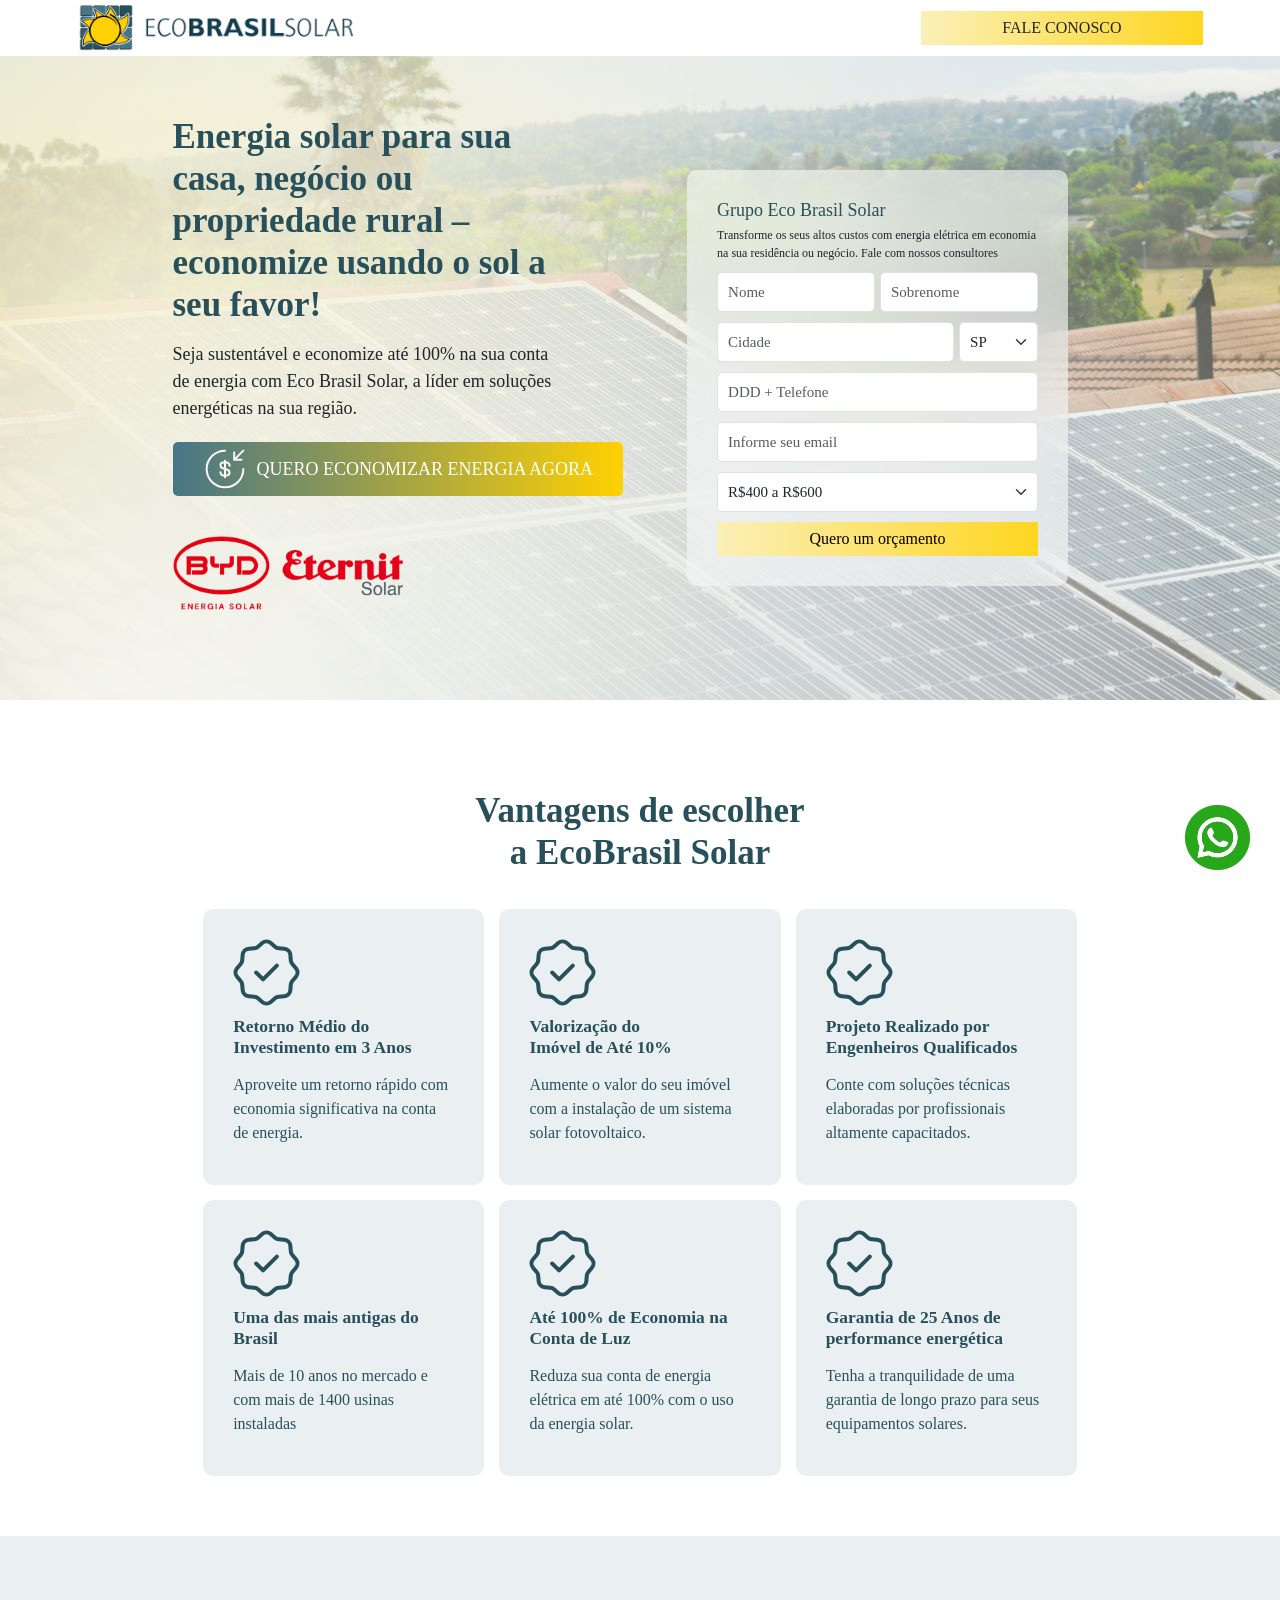
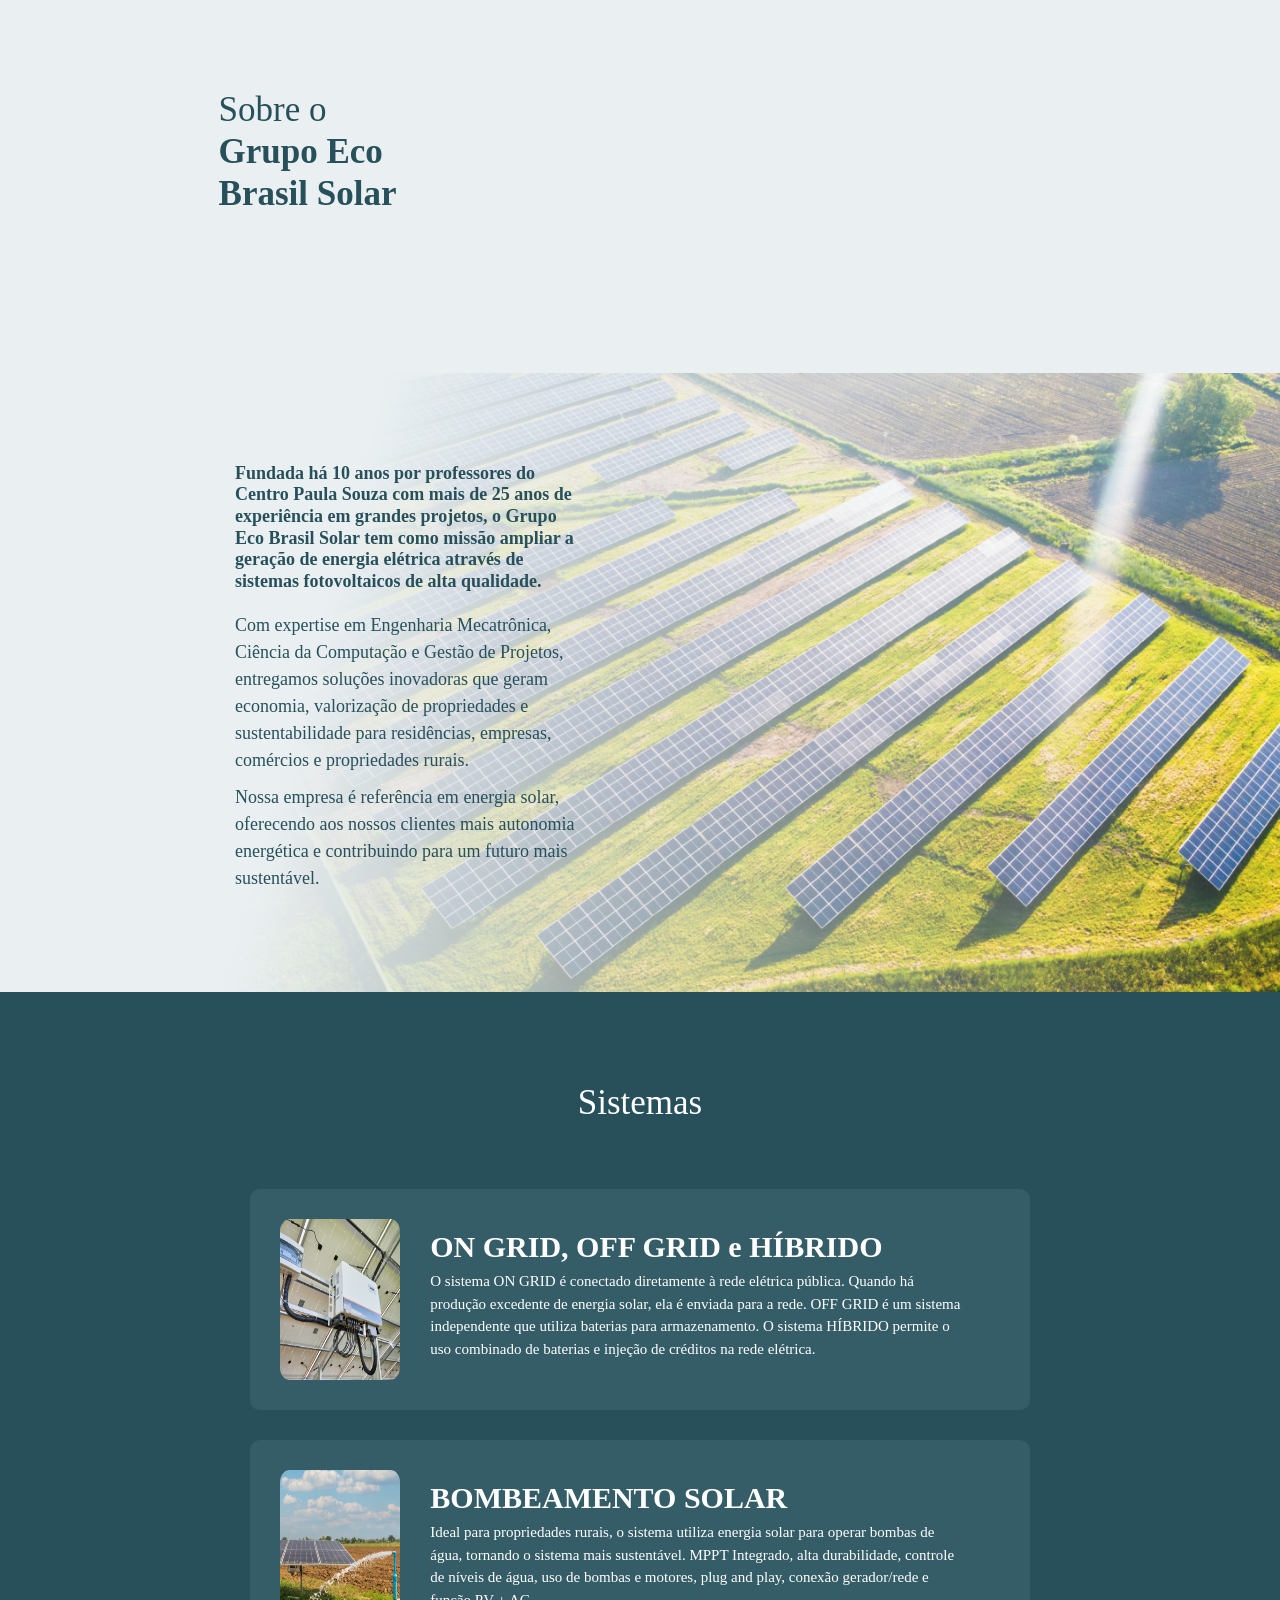
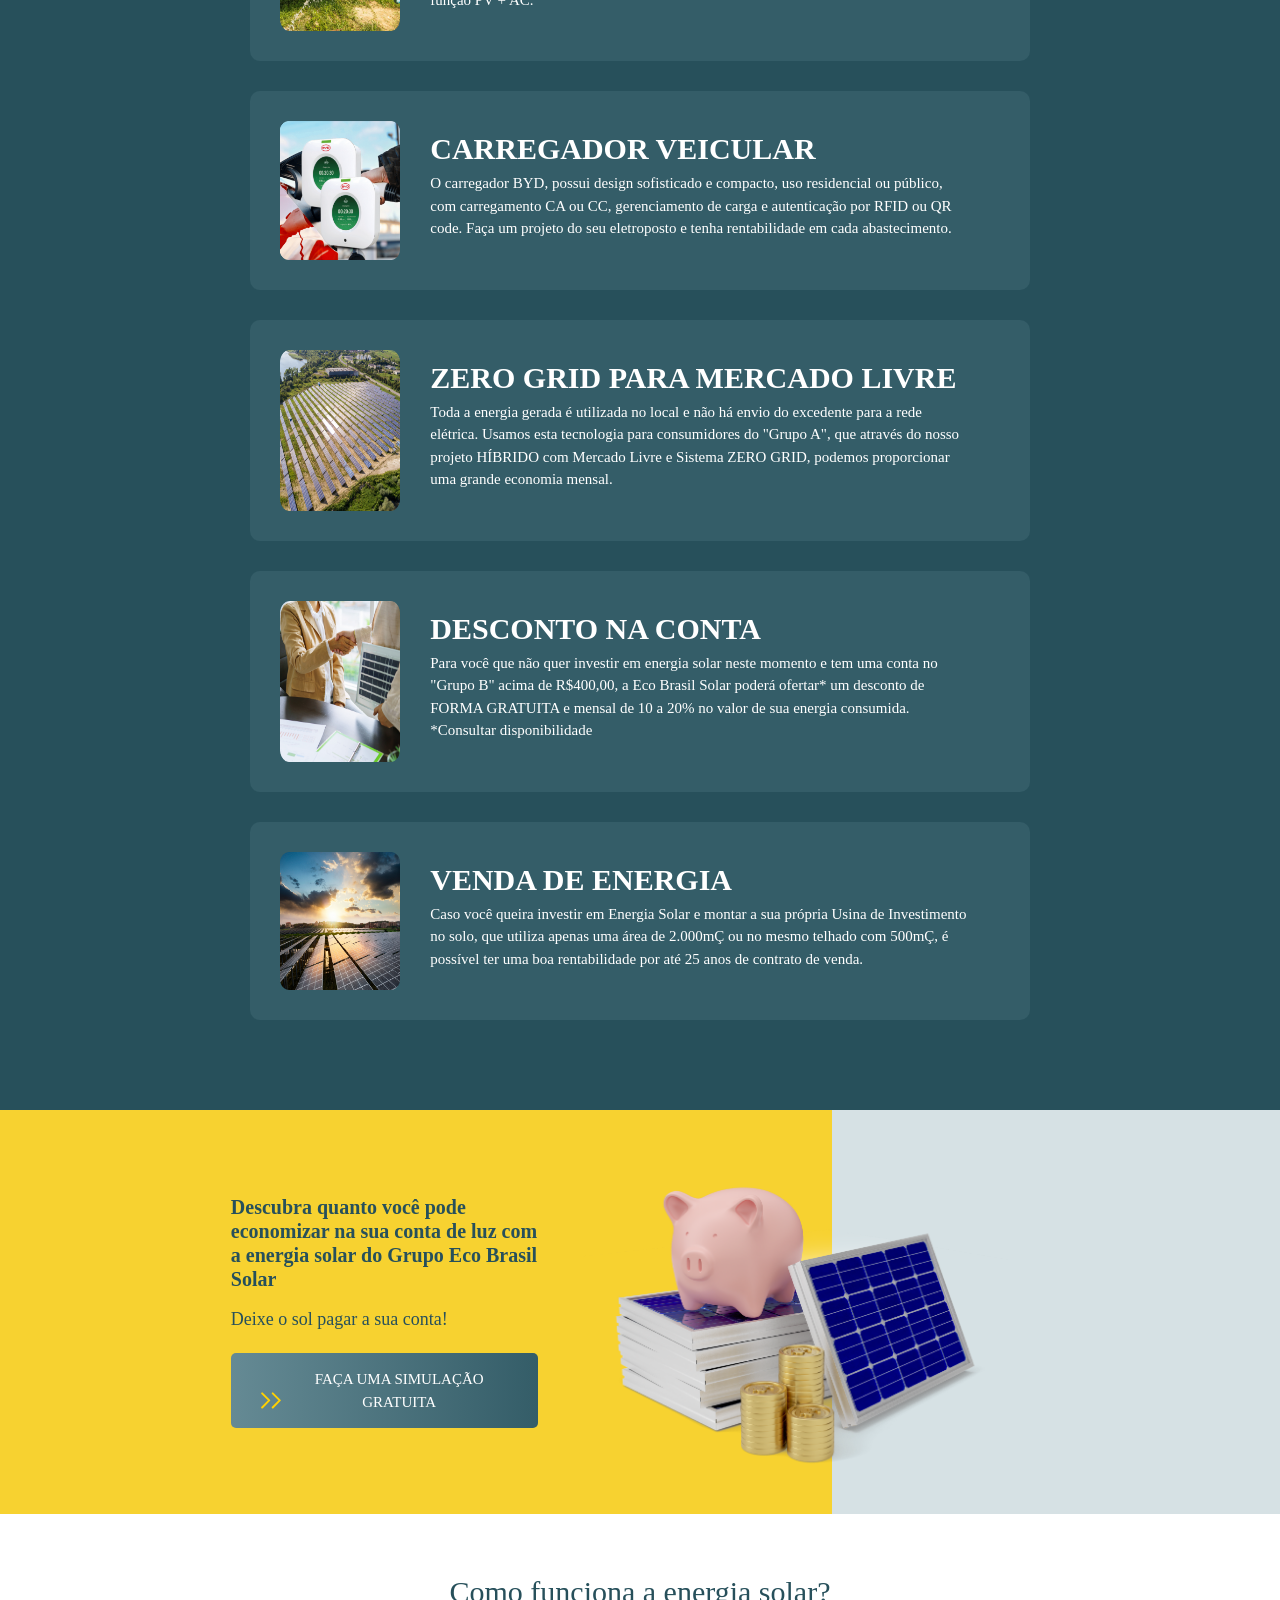
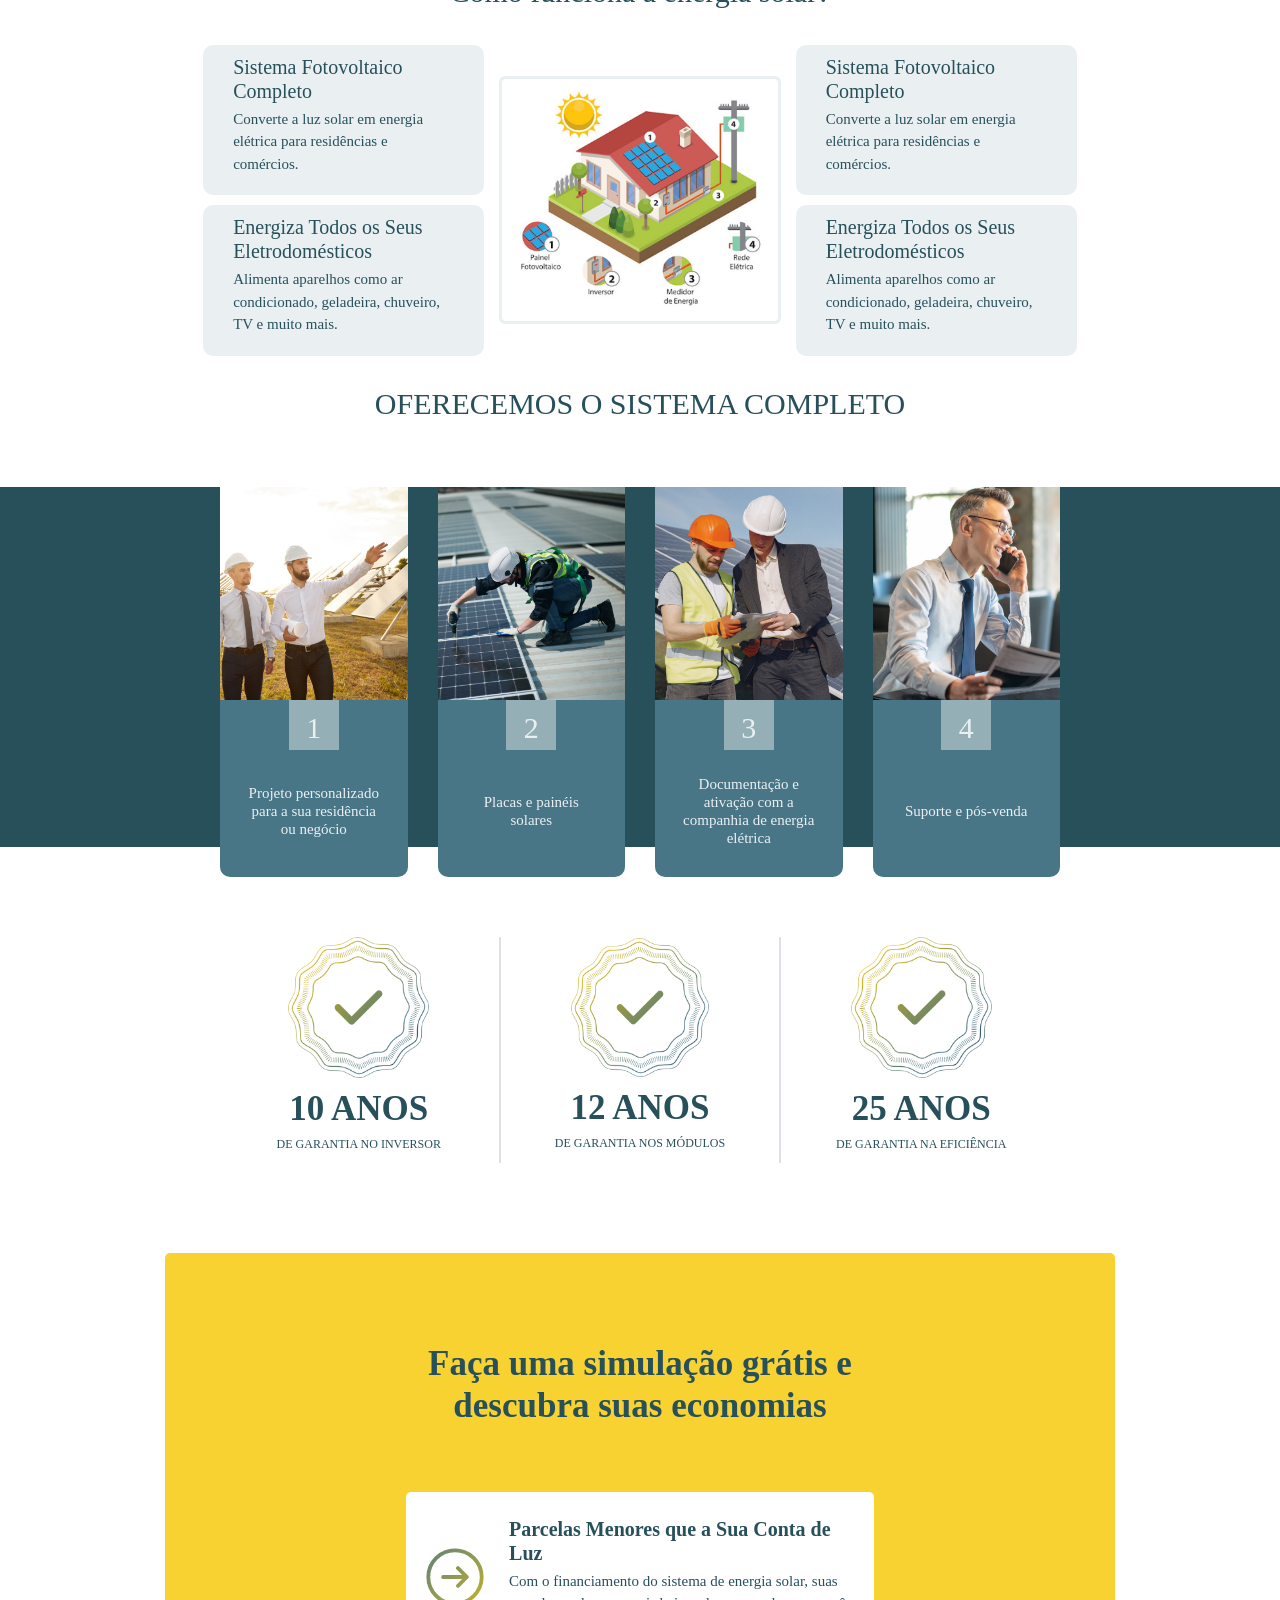
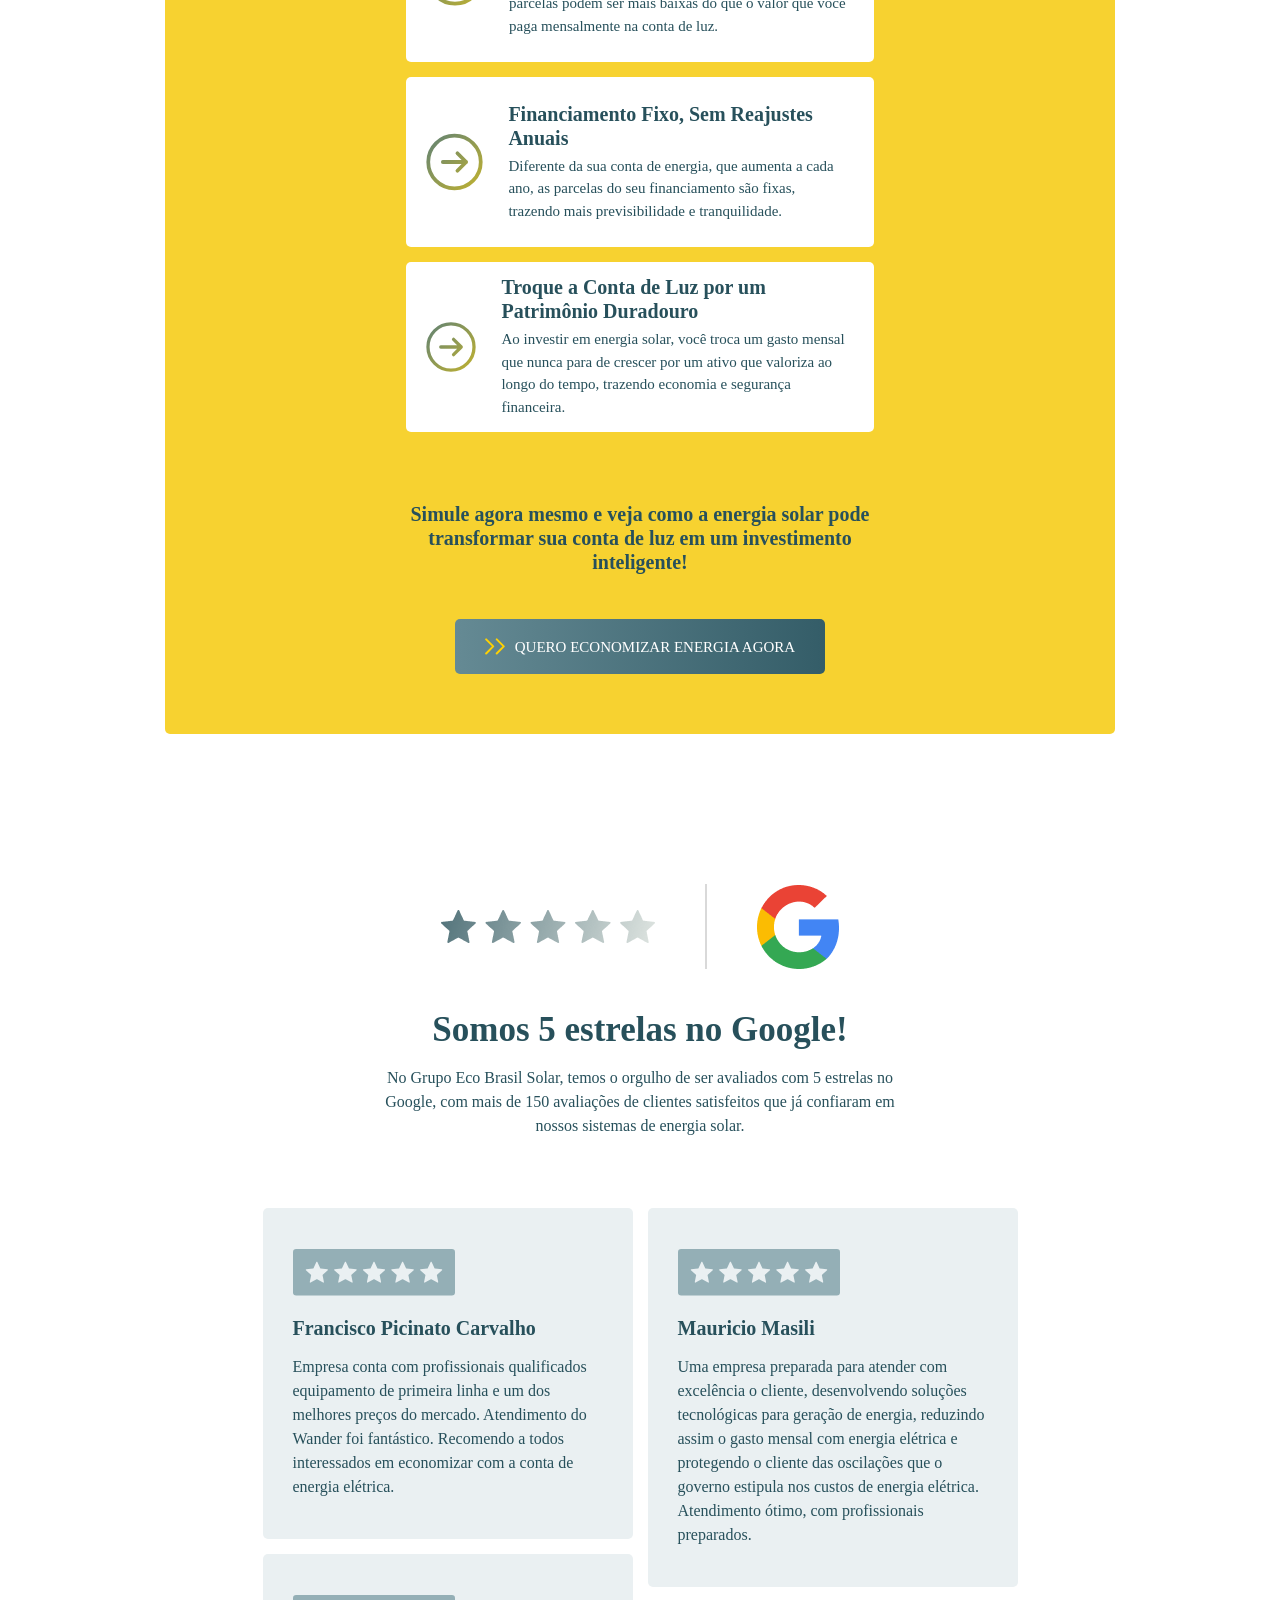
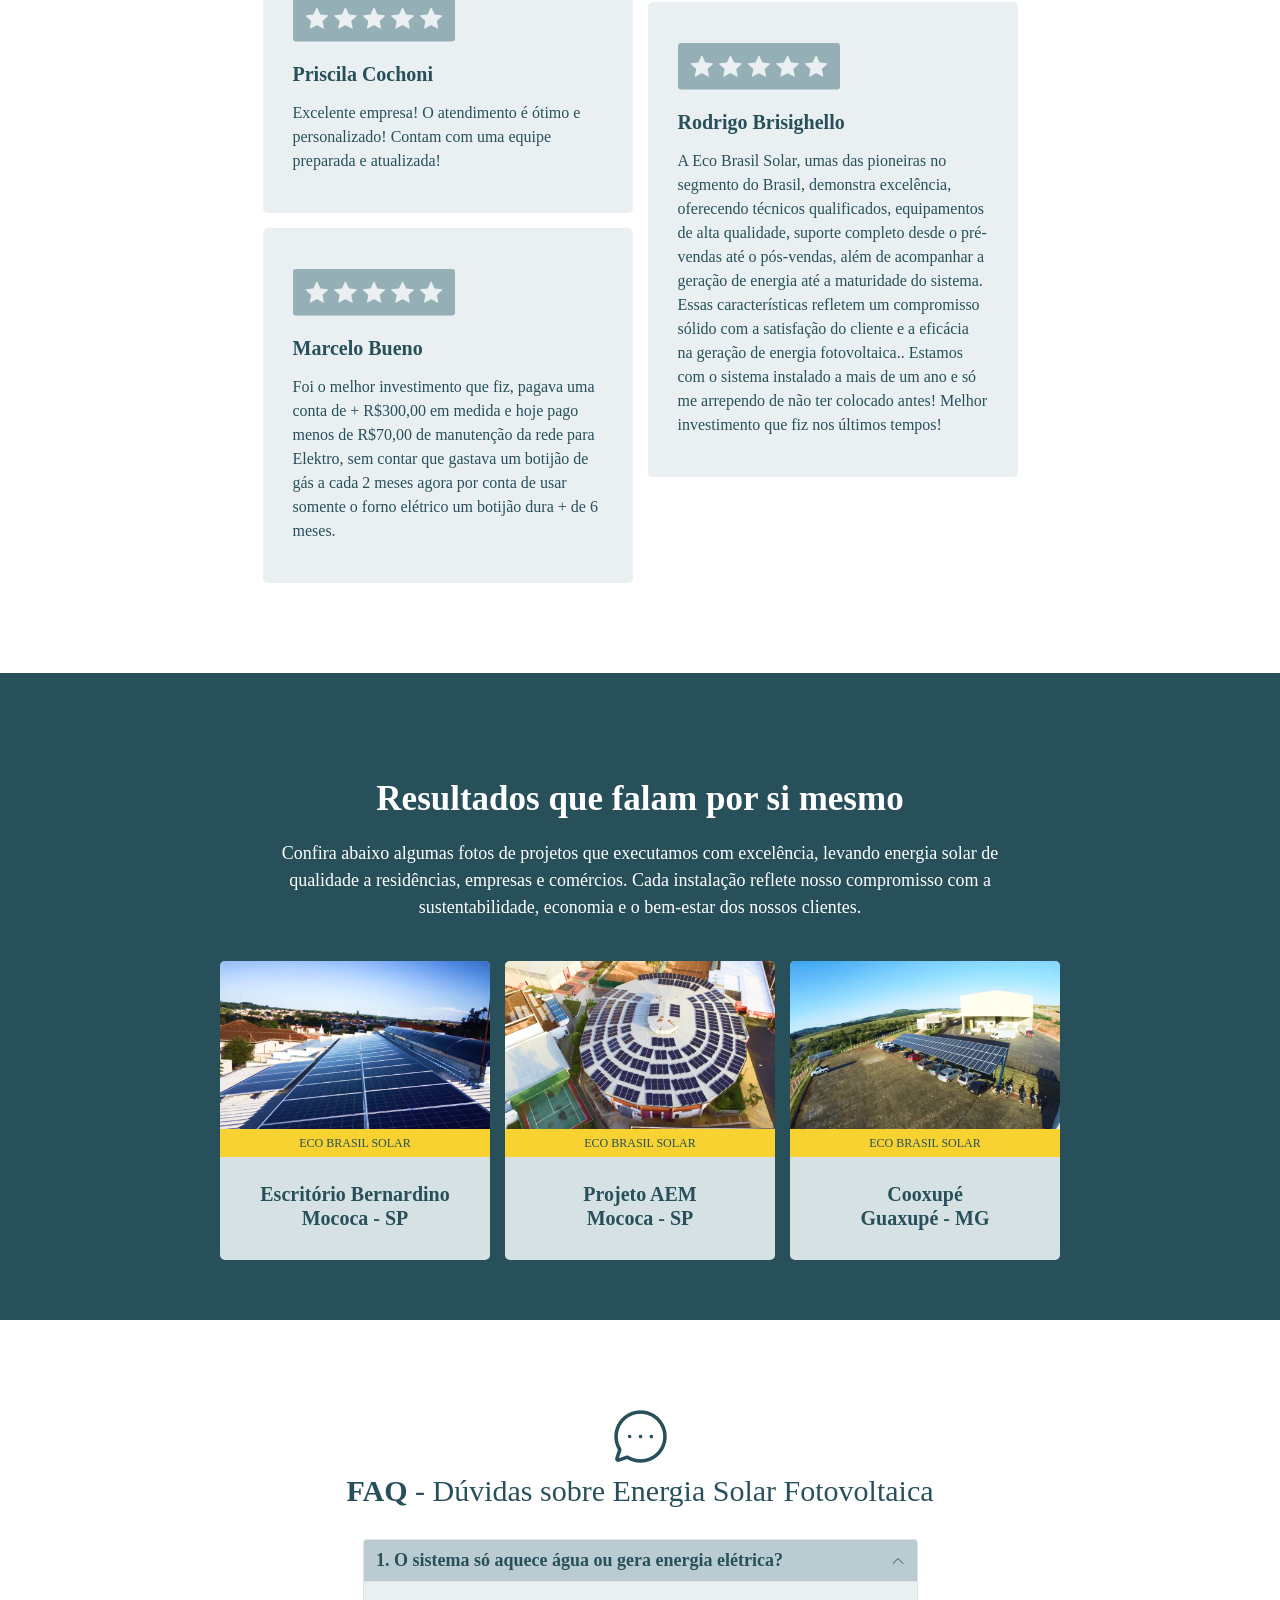
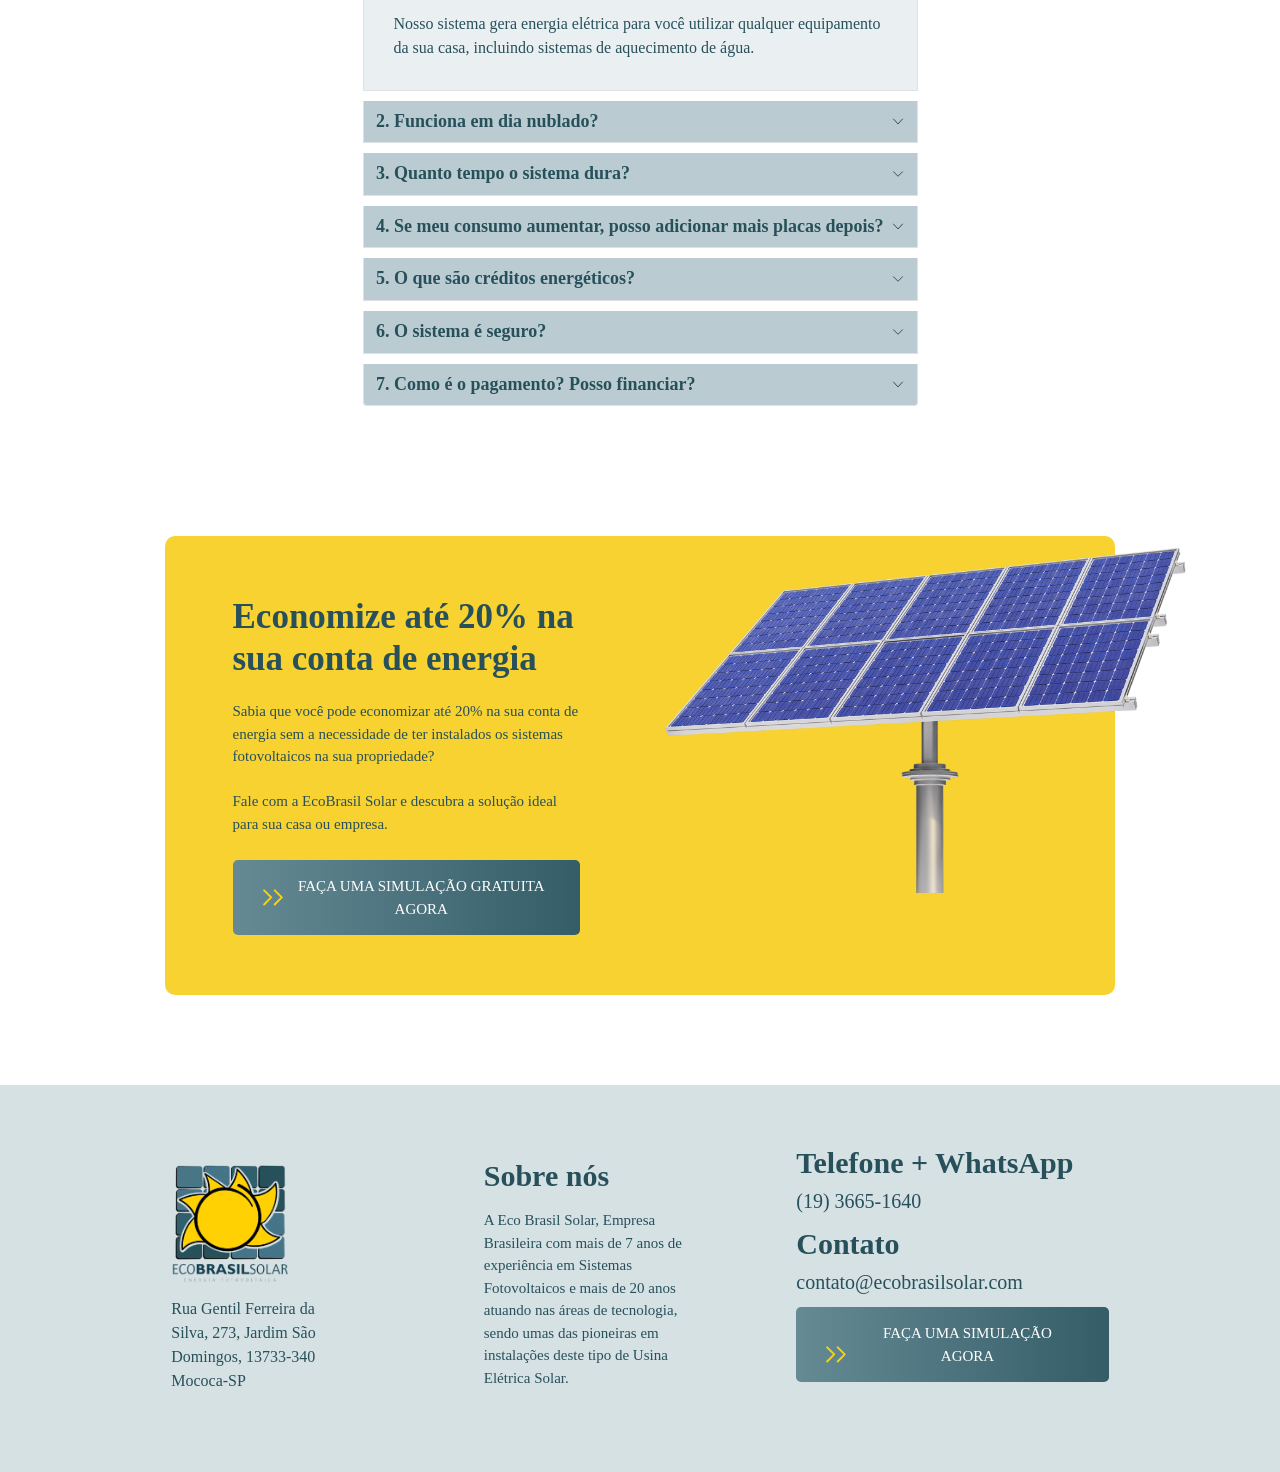
==== commit c4007fa5: "Atualização final" ====
--- a/index.html
+++ b/index.html
@@ -28,7 +28,7 @@
 
                     <div class="col-md-3 d-none d-md-block">
                         <div class="module-contact py-2 px-5 text-center">
-                            <a class="text-uppercase" href="wa.me/551936651640">
+                            <a class="text-uppercase" href="htps://wa.me/551936651640">
                                 Fale conosco
                             </a>
                         </div>
@@ -54,7 +54,7 @@
                                 </p>
                             </div>
                             <div class="module-contact-h1 d-flex w-100">
-                                <a class="w-100 d-flex justify-content-center justify-content-md-start" href="wa.me/551936651640">
+                                <a class="w-100 d-flex justify-content-center justify-content-md-start" href="htps://wa.me/551936651640">
                                     <button type="button" class="d-flex align-items-center py-2 px-3 px-md-5 btn-contact text-uppercase rounded-3">
                                         <img class="img-fluid pe-3" src="./assets/img/money-recive.svg" alt=""> 
                                         <p class="fs-4 m-0">
@@ -70,14 +70,14 @@
                         </div>
 
                         <div class="col-md-5 d-flex justify-content-center align-items-center">
-                            <div class="row">
+                            <div class="row justify-content-center">
                                 <div class="col-md-10 div-formulario">
                                     <div class="forms p-5 rounded-4">
                                         <div class="row form-content align-items-center">
     
                                             <div class="col-md-12 s01-title">
                                                 <div class="form-title">
-                                                    <h3 class="fs-4 fw-medium" style="color: var(--color-azul-desbotado);">
+                                                    <h3 class="fs-4 fw-medium" style="color: var(--color-azul-principal);">
                                                         Grupo Eco Brasil Solar
                                                     </h3>
                                                 </div>
@@ -153,7 +153,7 @@
                                                 </div>
                             
                                                 <div class="module-contact d-flex">
-                                                    <a class="w-100 d-flex py-2 px-4 text-center justify-content-center" href="wa.me/551936651640">
+                                                    <a class="w-100 d-flex py-2 px-4 text-center justify-content-center" href="htps://wa.me/551936651640">
                                                         <button type="button" class="btn-contact rounded-3 ">
                                                             Quero um orçamento
                                                         </button>
@@ -488,7 +488,7 @@
                             </p>
 
                             <div class="module-contact d-flex w-100">
-                                <a class="w-100 d-flex justify-content-center justify-content-md-start" href="wa.me/551936651640">
+                                <a class="w-100 d-flex justify-content-center justify-content-md-start" href="htps://wa.me/551936651640">
                                     <button type="button" class="d-flex align-items-end py-4 px-5 btn-contact text-uppercase rounded-3">
                                         <img class="img-fluid pe-3" src="./assets/img/double-right.svg" alt="" style="width: 30px; height: 25px;"> 
                                         <p class="fs-5 m-0">
@@ -756,7 +756,7 @@
 
 
                         <div class="module-contact d-flex w-100 pb-5">
-                            <a class="w-100 d-flex justify-content-center" href="wa.me/551936651640">
+                            <a class="w-100 d-flex justify-content-center" href="htps://wa.me/551936651640">
                                 <button type="button" class="d-flex align-items-end py-4 px-5 btn-contact text-uppercase rounded-3">
                                     <img class="img-fluid pe-3" src="./assets/img/double-right.svg" alt="" style="width: 30px; height: 25px;"> 
                                     <p class="fs-5 m-0">
@@ -1100,7 +1100,7 @@
                                 </p>
                             </div>
                             <div class="module-contact d-flex w-100 pb-5">
-                                <a class="w-100 d-flex px-md-5" href="wa.me/551936651640">
+                                <a class="w-100 d-flex px-md-5" href="htps://wa.me/551936651640">
                                     <button type="button" class="d-flex align-items-center py-4 px-3 px-md-5 btn-contact text-uppercase rounded-3">
                                         <img class="img-fluid pe-3" src="./assets/img/double-right.svg" alt="" style="width: 30px; height: 25px;"> 
                                         <p class="fs-5 m-0">
@@ -1124,7 +1124,7 @@
 
 
         <div class="whats">
-            <a class="wpp-link" href="wa.me/551936651640" target="_blank">
+            <a class="wpp-link" href="htps://wa.me/551936651640" target="_blank">
               <img src="./assets/img/whats-logo.png" width="65px" alt="Fale comigo pelo WhatsApp" title="Fale comigo pelo WhatsApp">
             </a>
         </div>
@@ -1188,7 +1188,7 @@
                             </div>
 
                             <div class="module-contact d-flex w-100 pb-5">
-                                <a class="w-100 d-flex" href="wa.me/551936651640">
+                                <a class="w-100 d-flex" href="htps://wa.me/551936651640">
                                     <button type="button" class="d-flex align-items-end py-4 px-5 btn-contact text-uppercase rounded-3">
                                         <img class="img-fluid pe-3" src="./assets/img/double-right.svg" alt="" style="width: 30px; height: 25px;"> 
                                         <p class="fs-5 m-0">
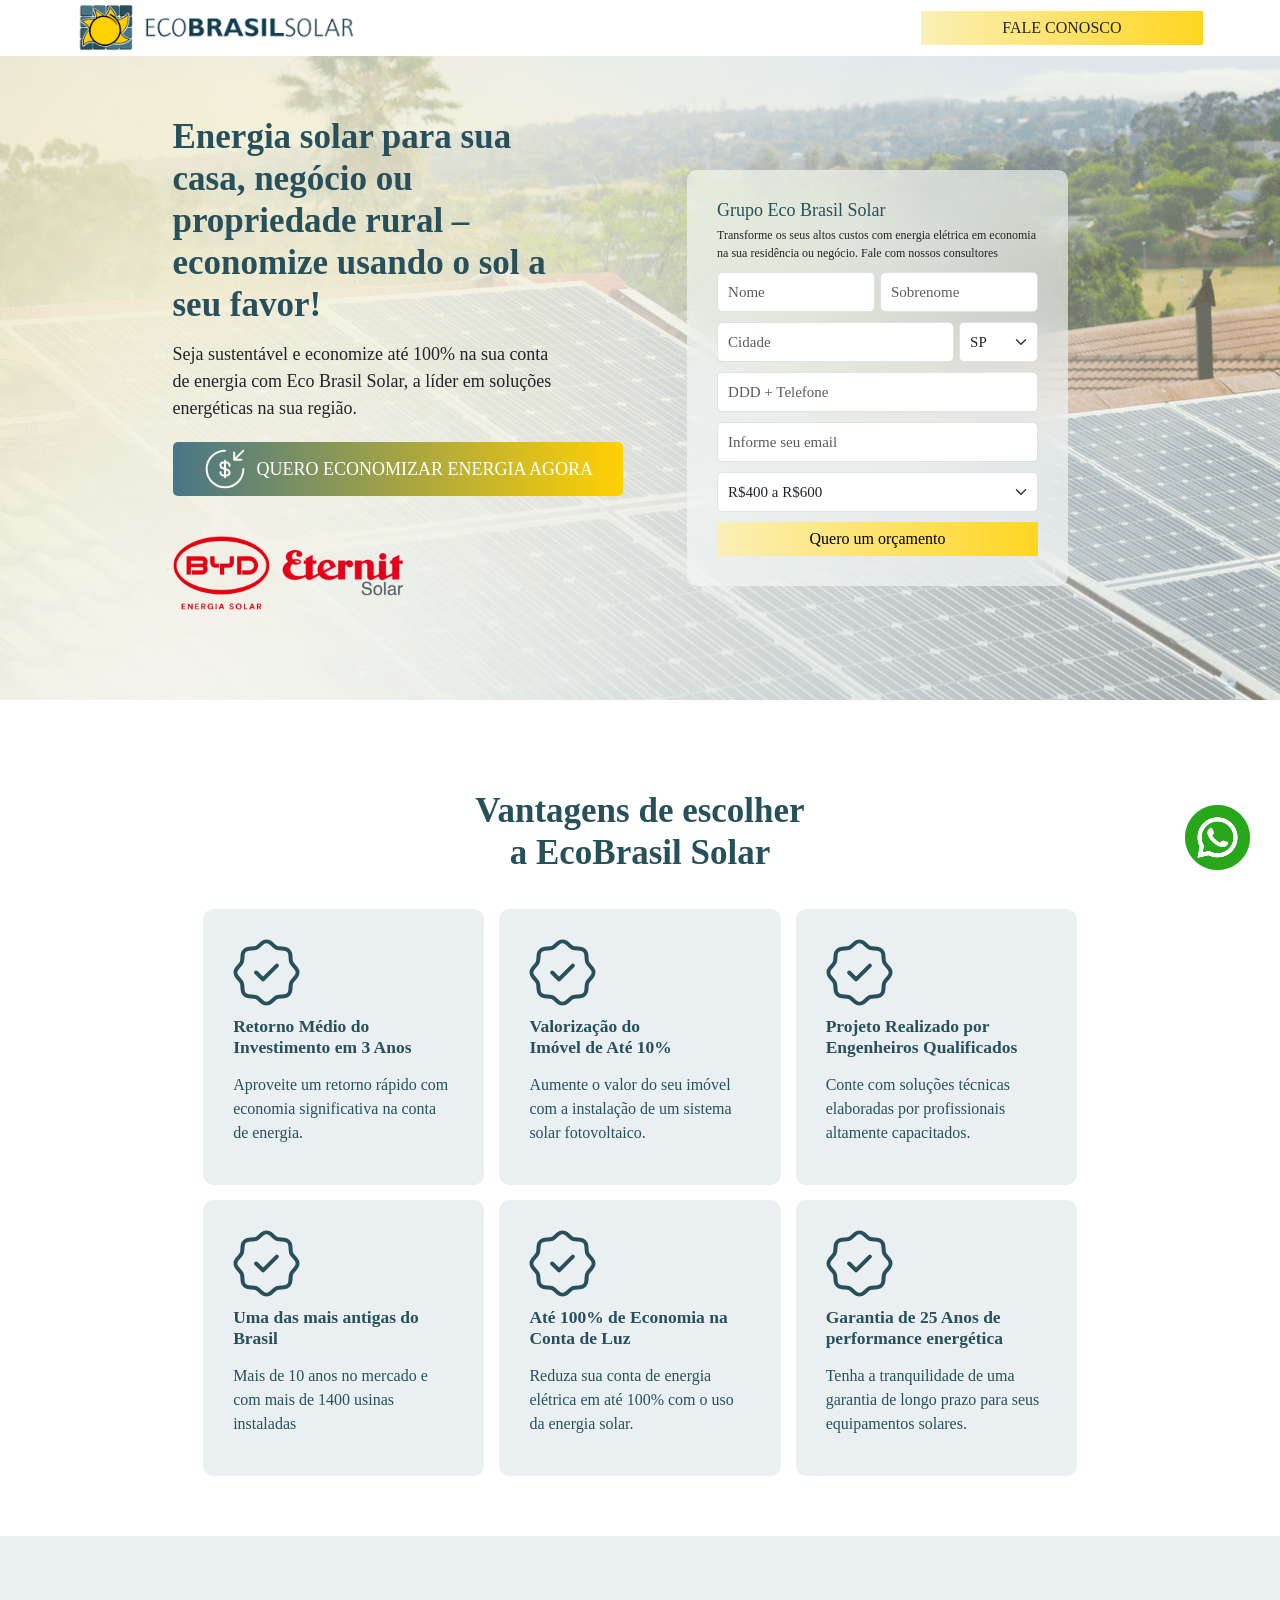
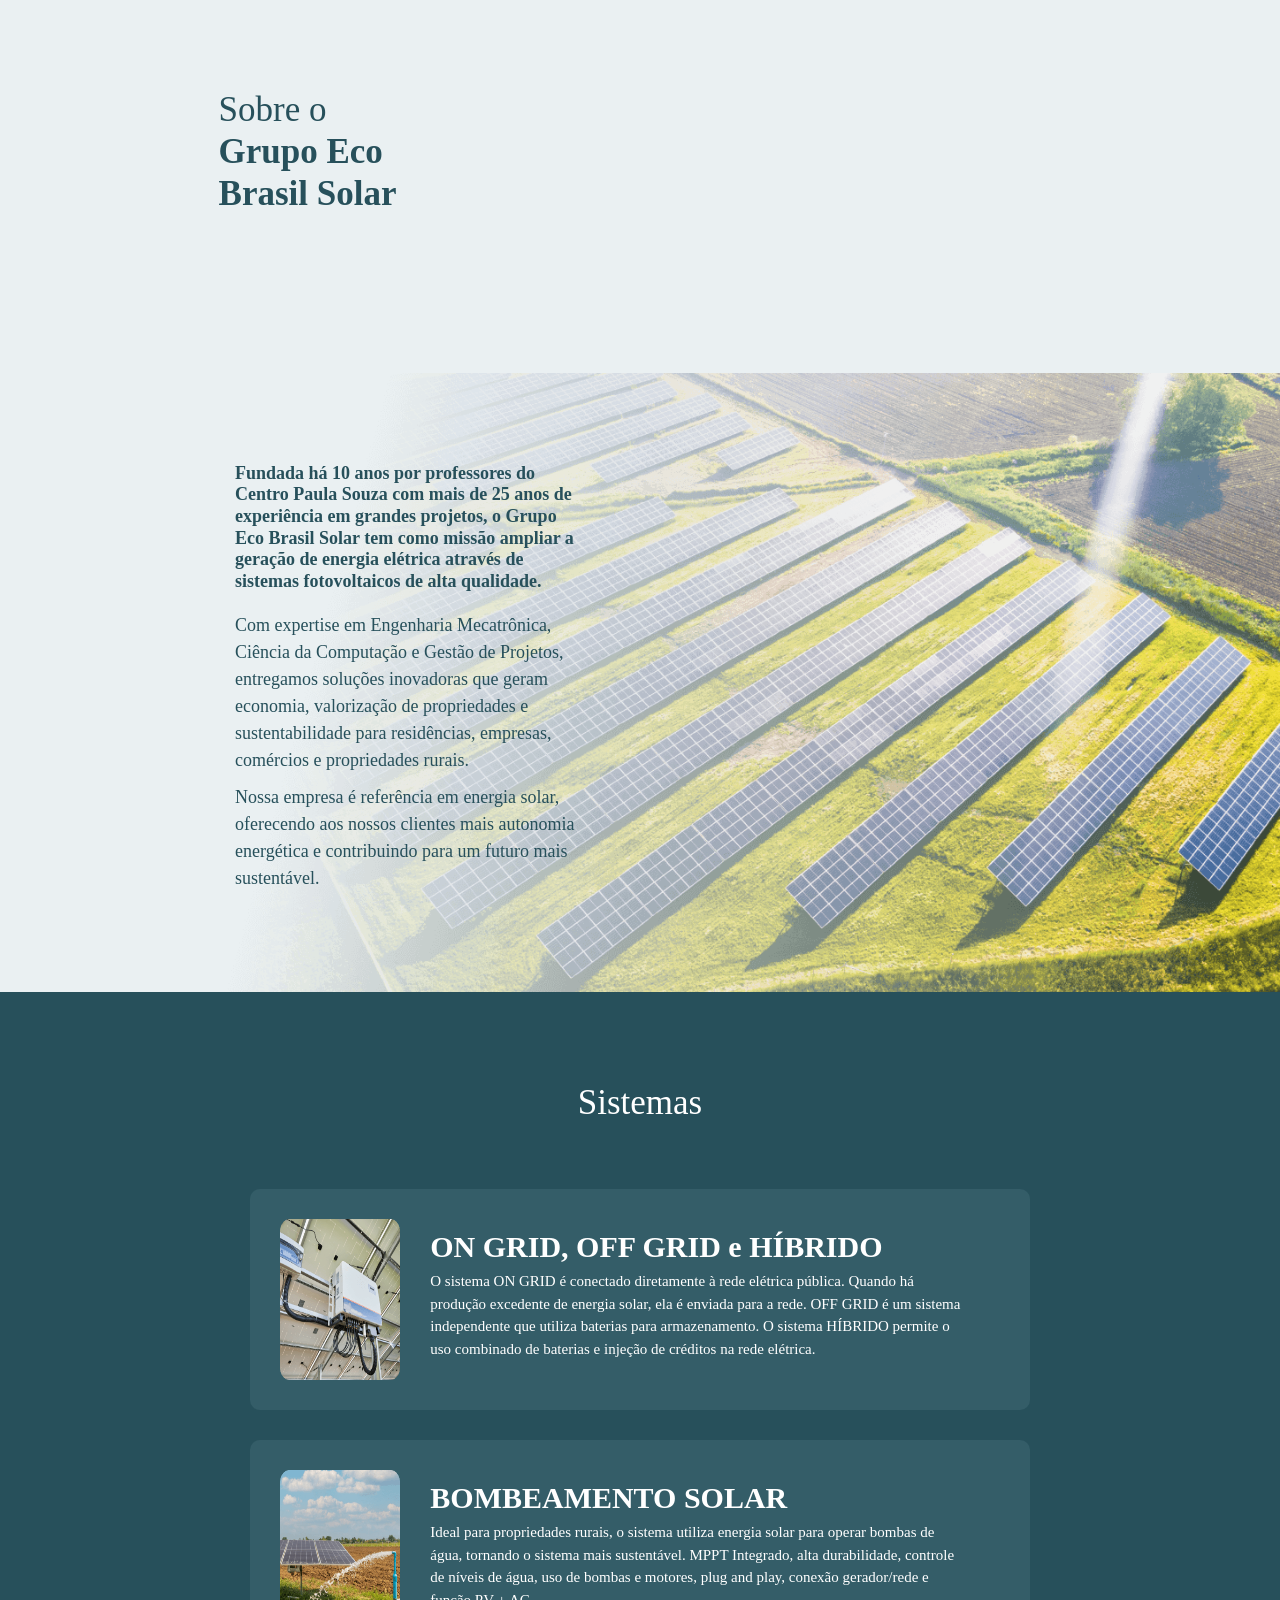
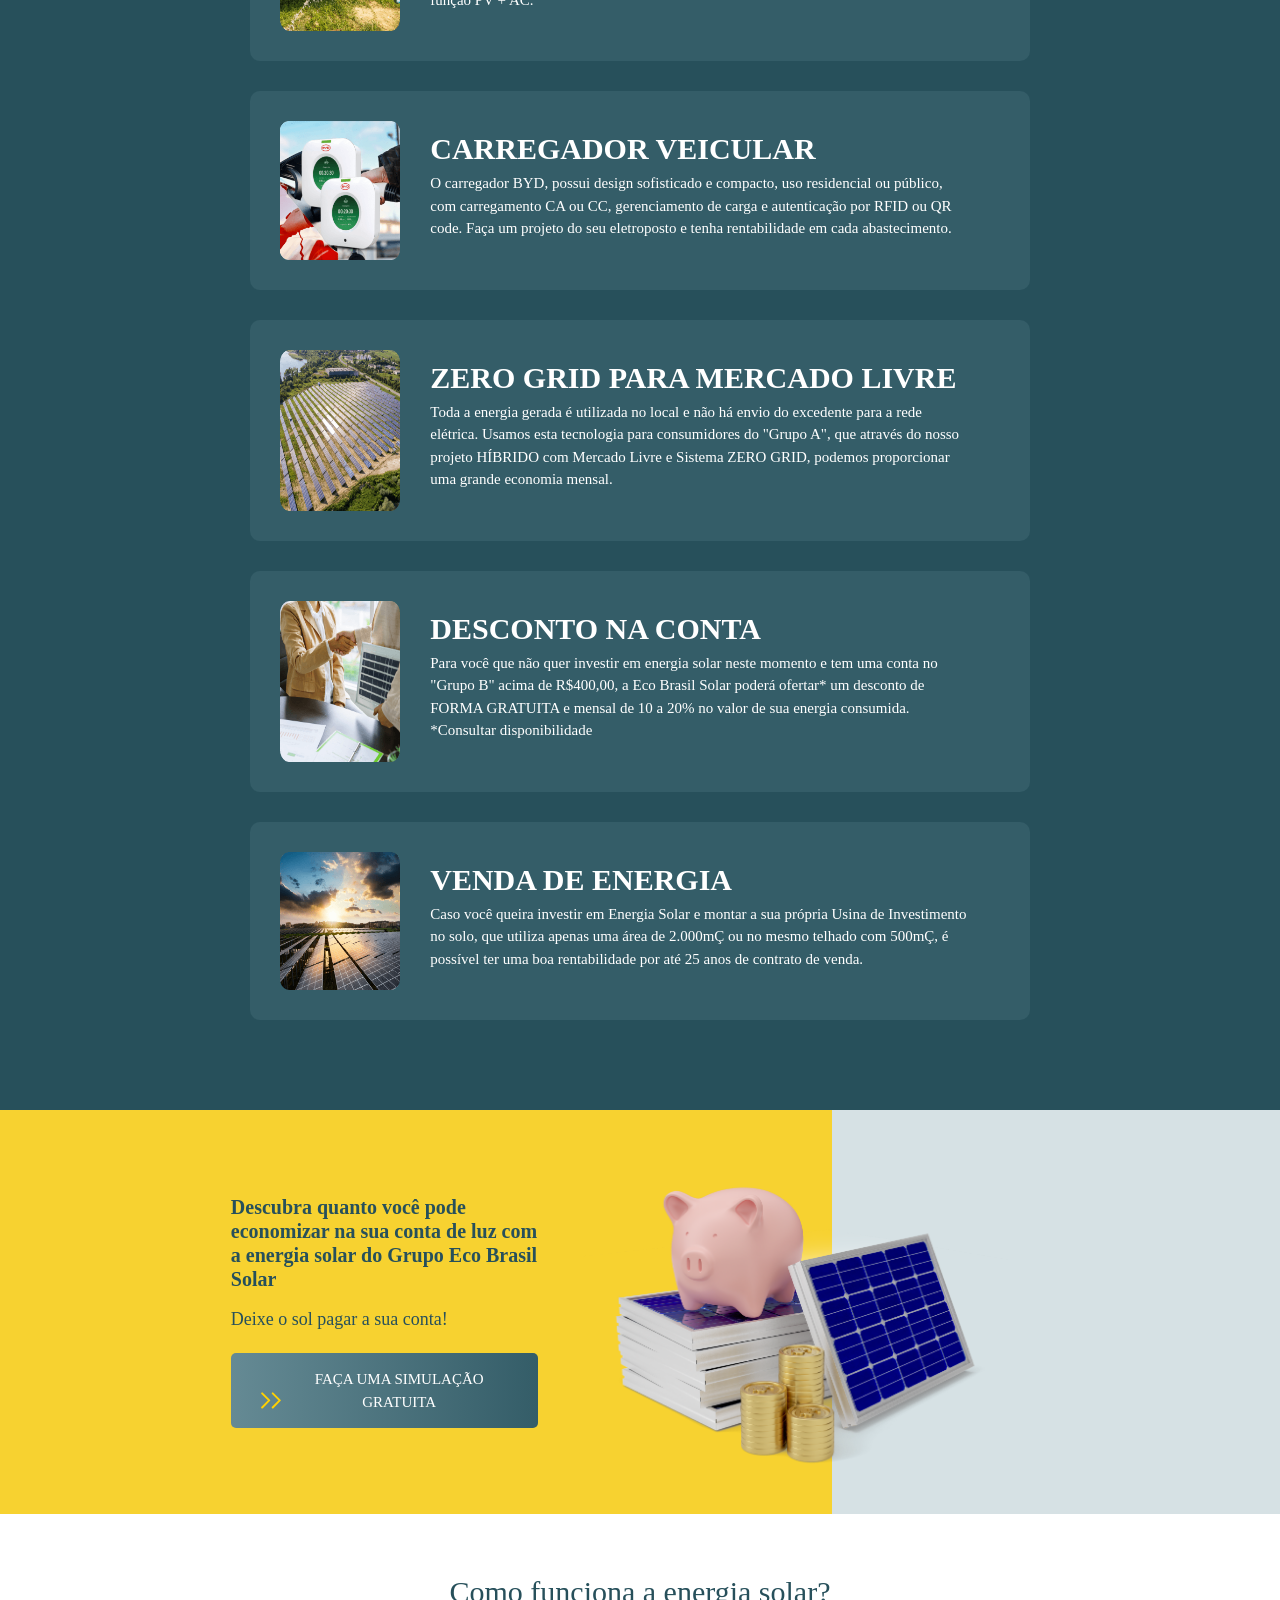
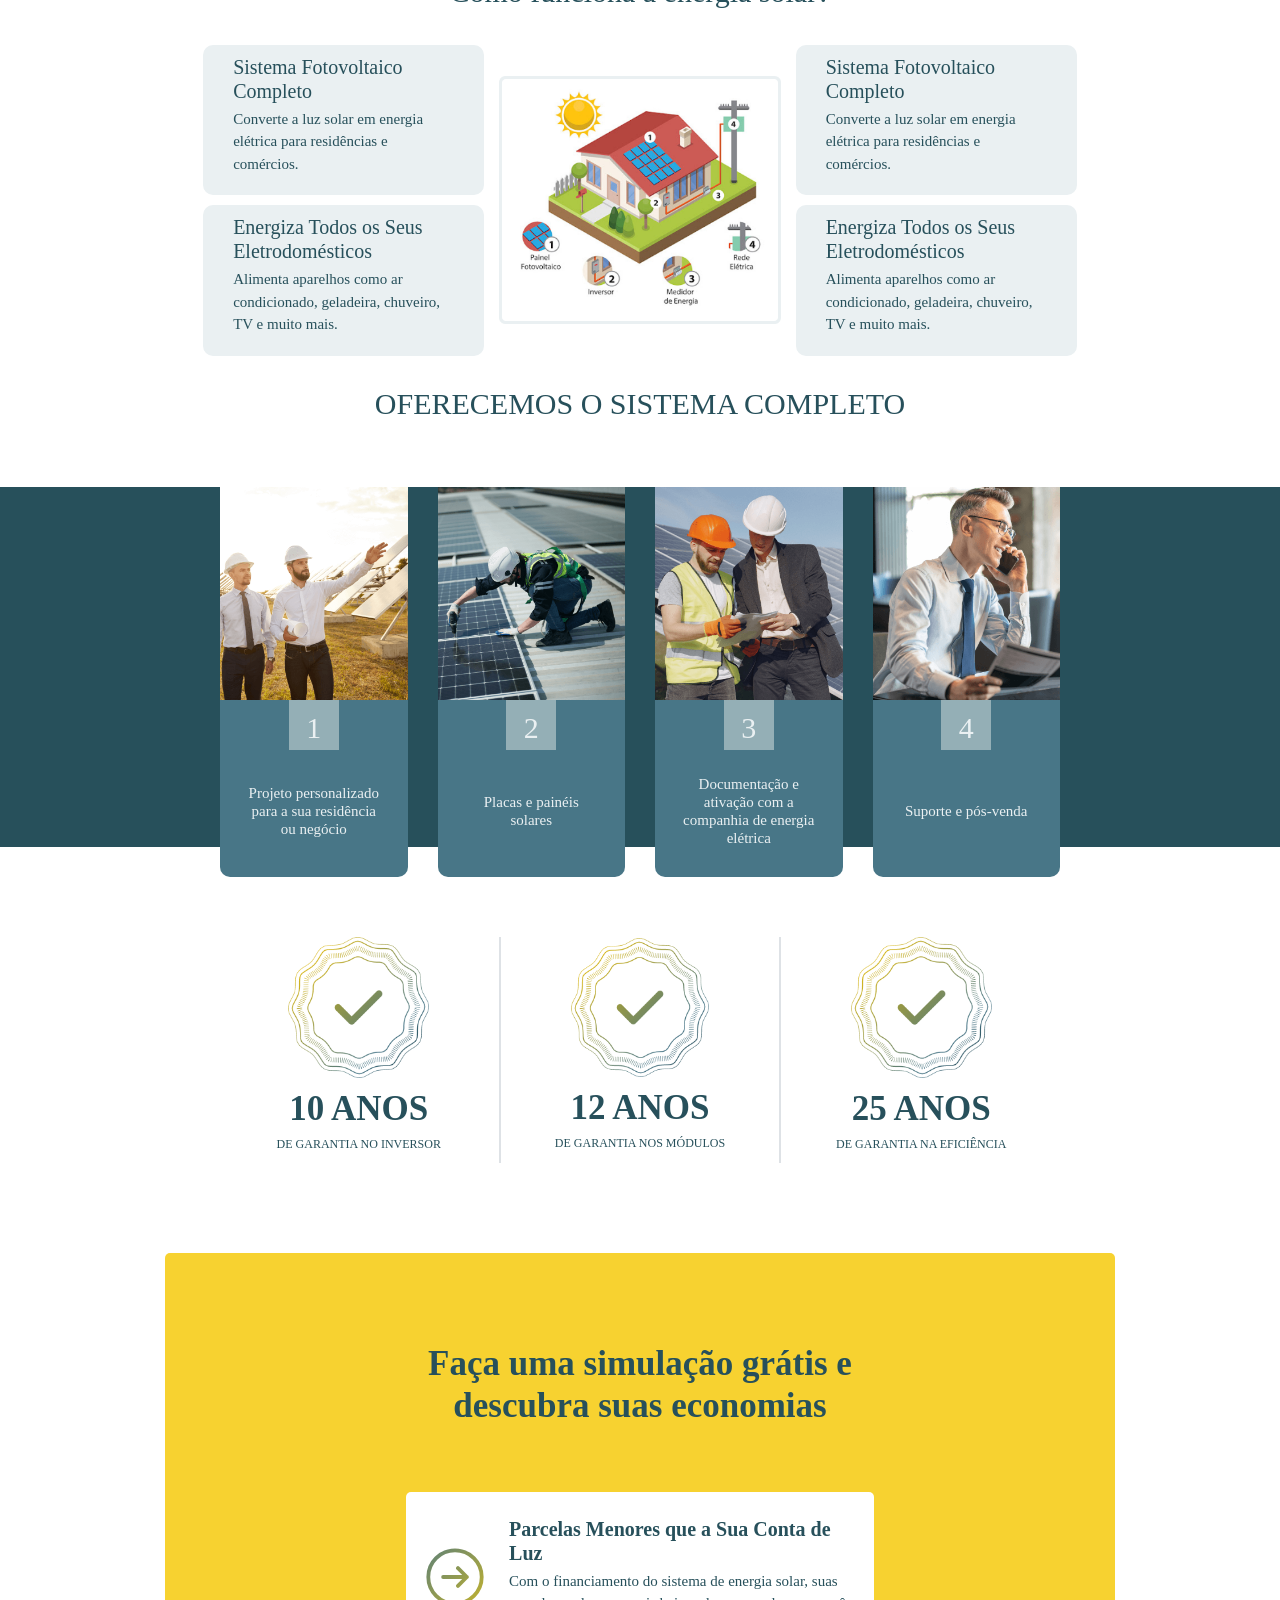
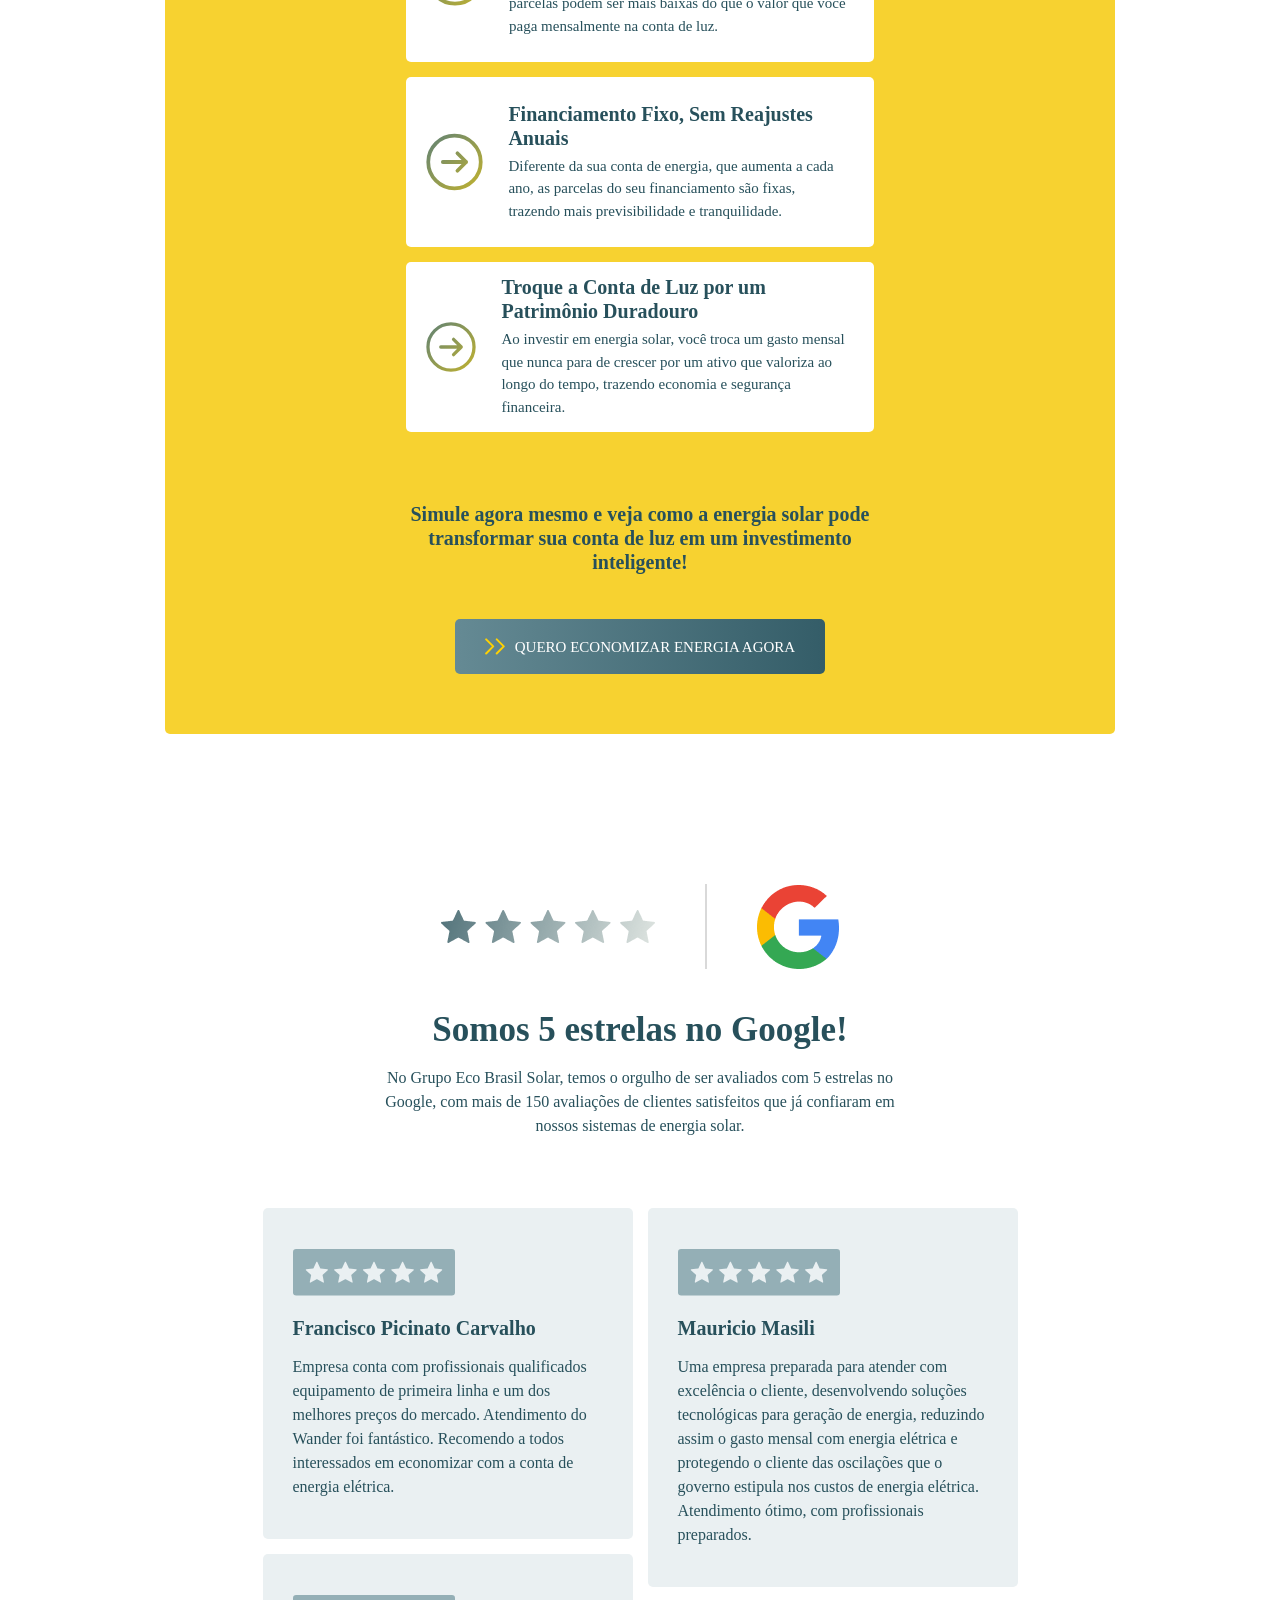
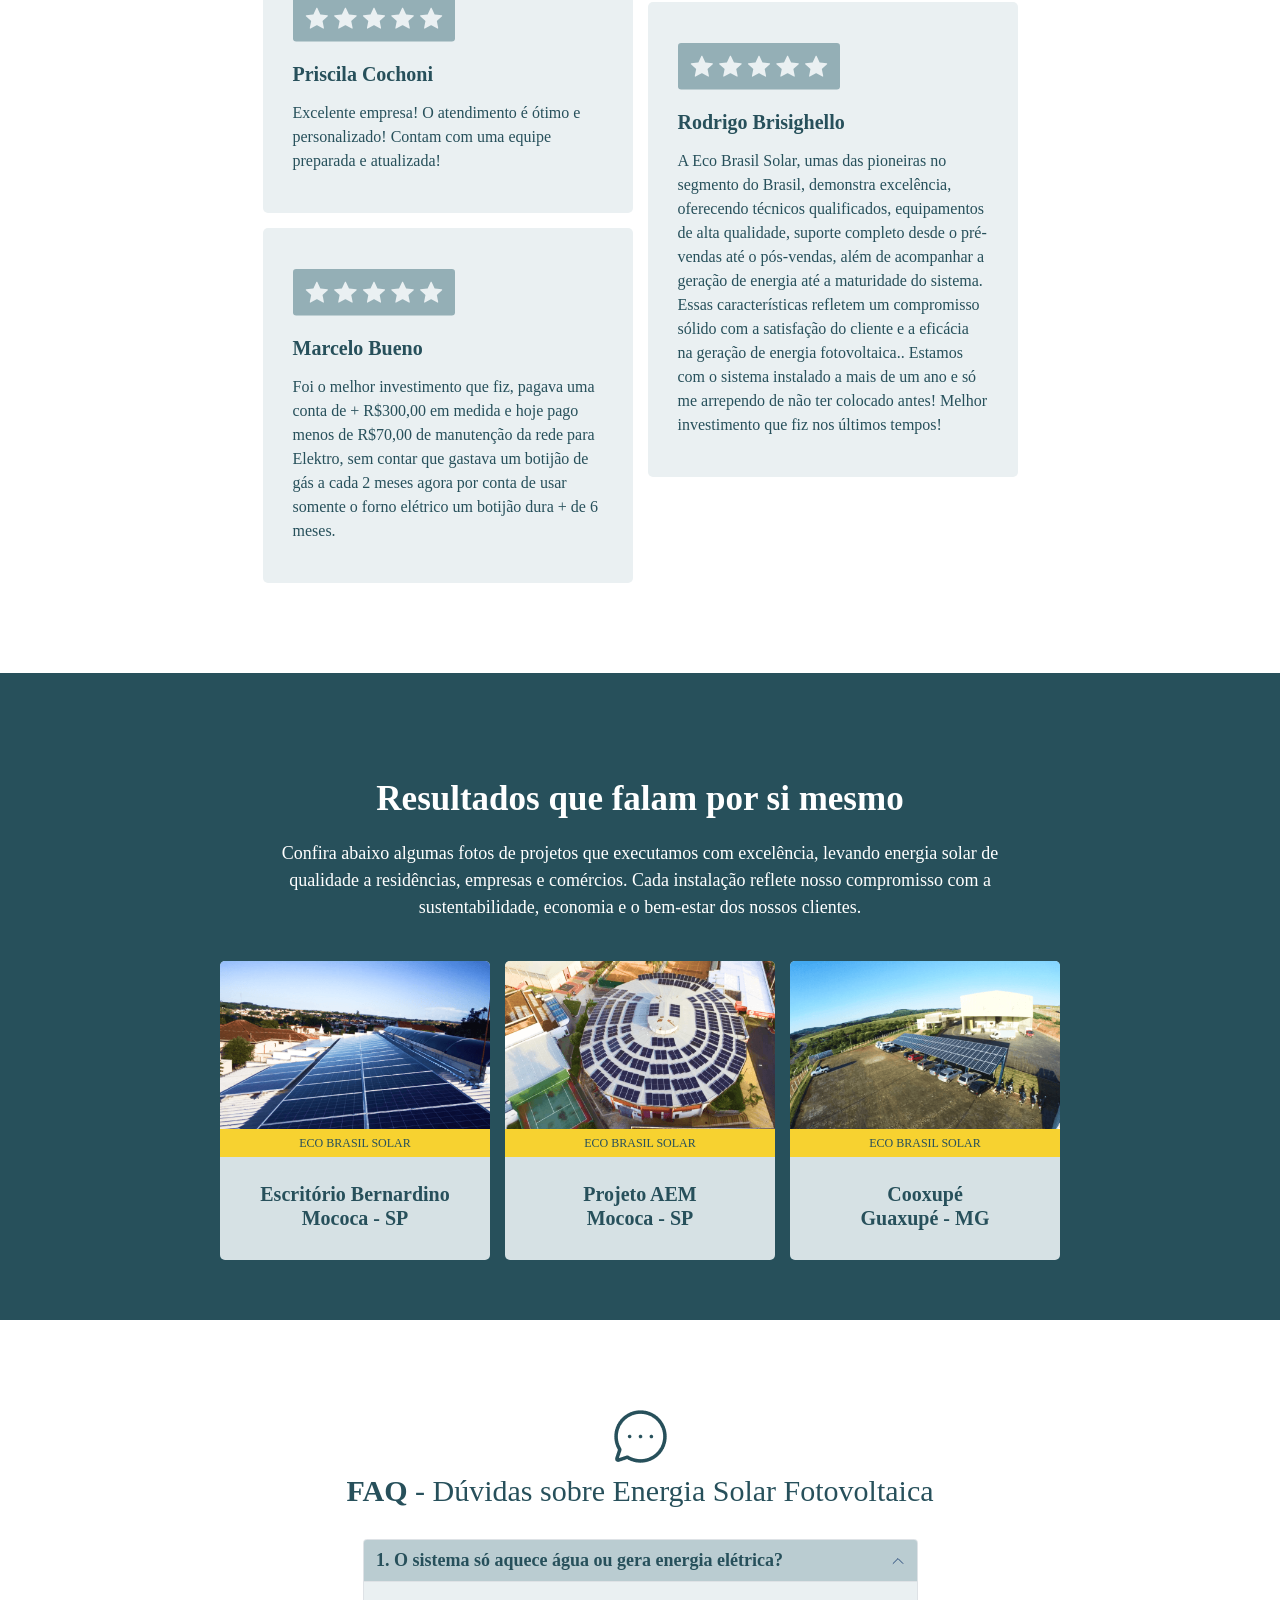
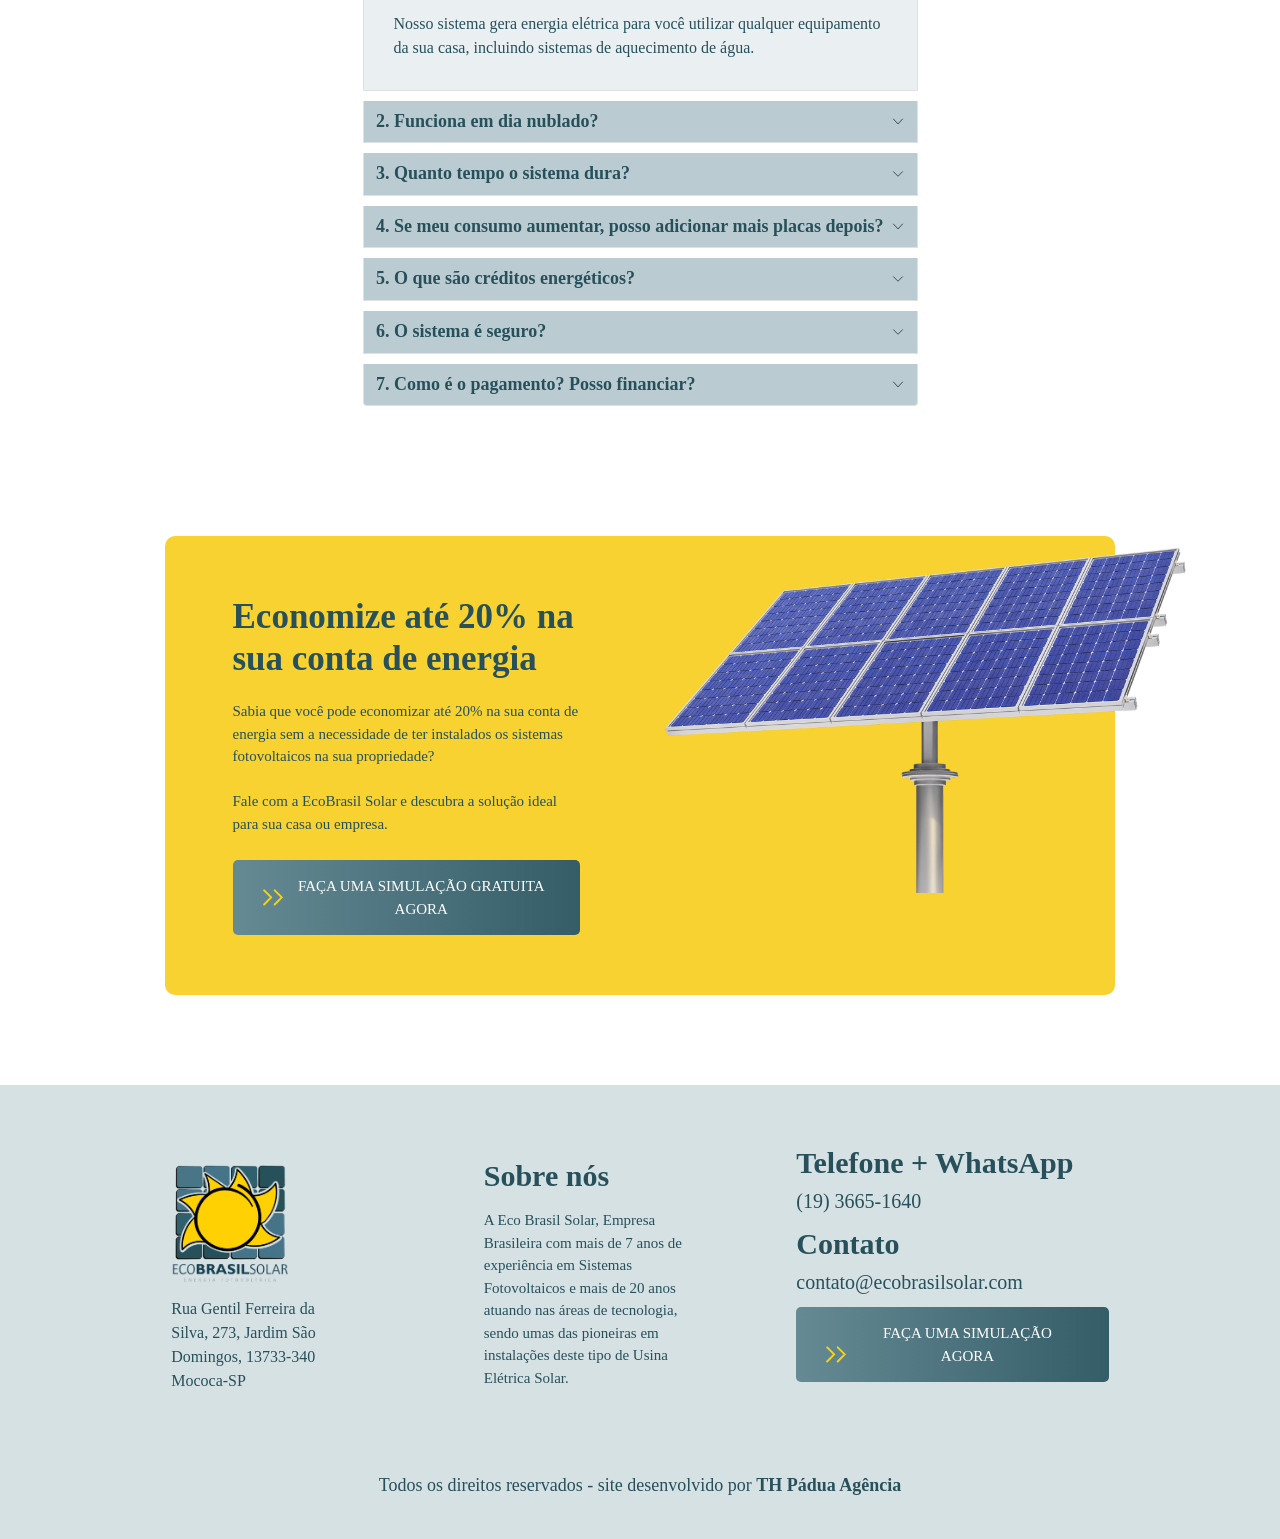
==== commit bcaf44cc: "Atualização footer" ====
--- a/index.html
+++ b/index.html
@@ -1204,6 +1204,13 @@
             </div>
         </div>
 
+
+        <div class="pt-5 px-4 dev d-flex justify-center">
+            <p class="fs-4 text-center">
+                Todos os direitos reservados - site desenvolvido por <a href="https://thpaduaagencia.com.br"><strong>TH Pádua Agência</strong></a>
+            </p>
+        </div>
+
     </footer>
 </body>
 </html>
--- a/assets/css/styles.css
+++ b/assets/css/styles.css
@@ -21,7 +21,7 @@
     --color-white: #fff;
     
 
-    --text-font: 'DM Sans", serif';
+    --text-font: "DM Sans", serif;
 
 }
 
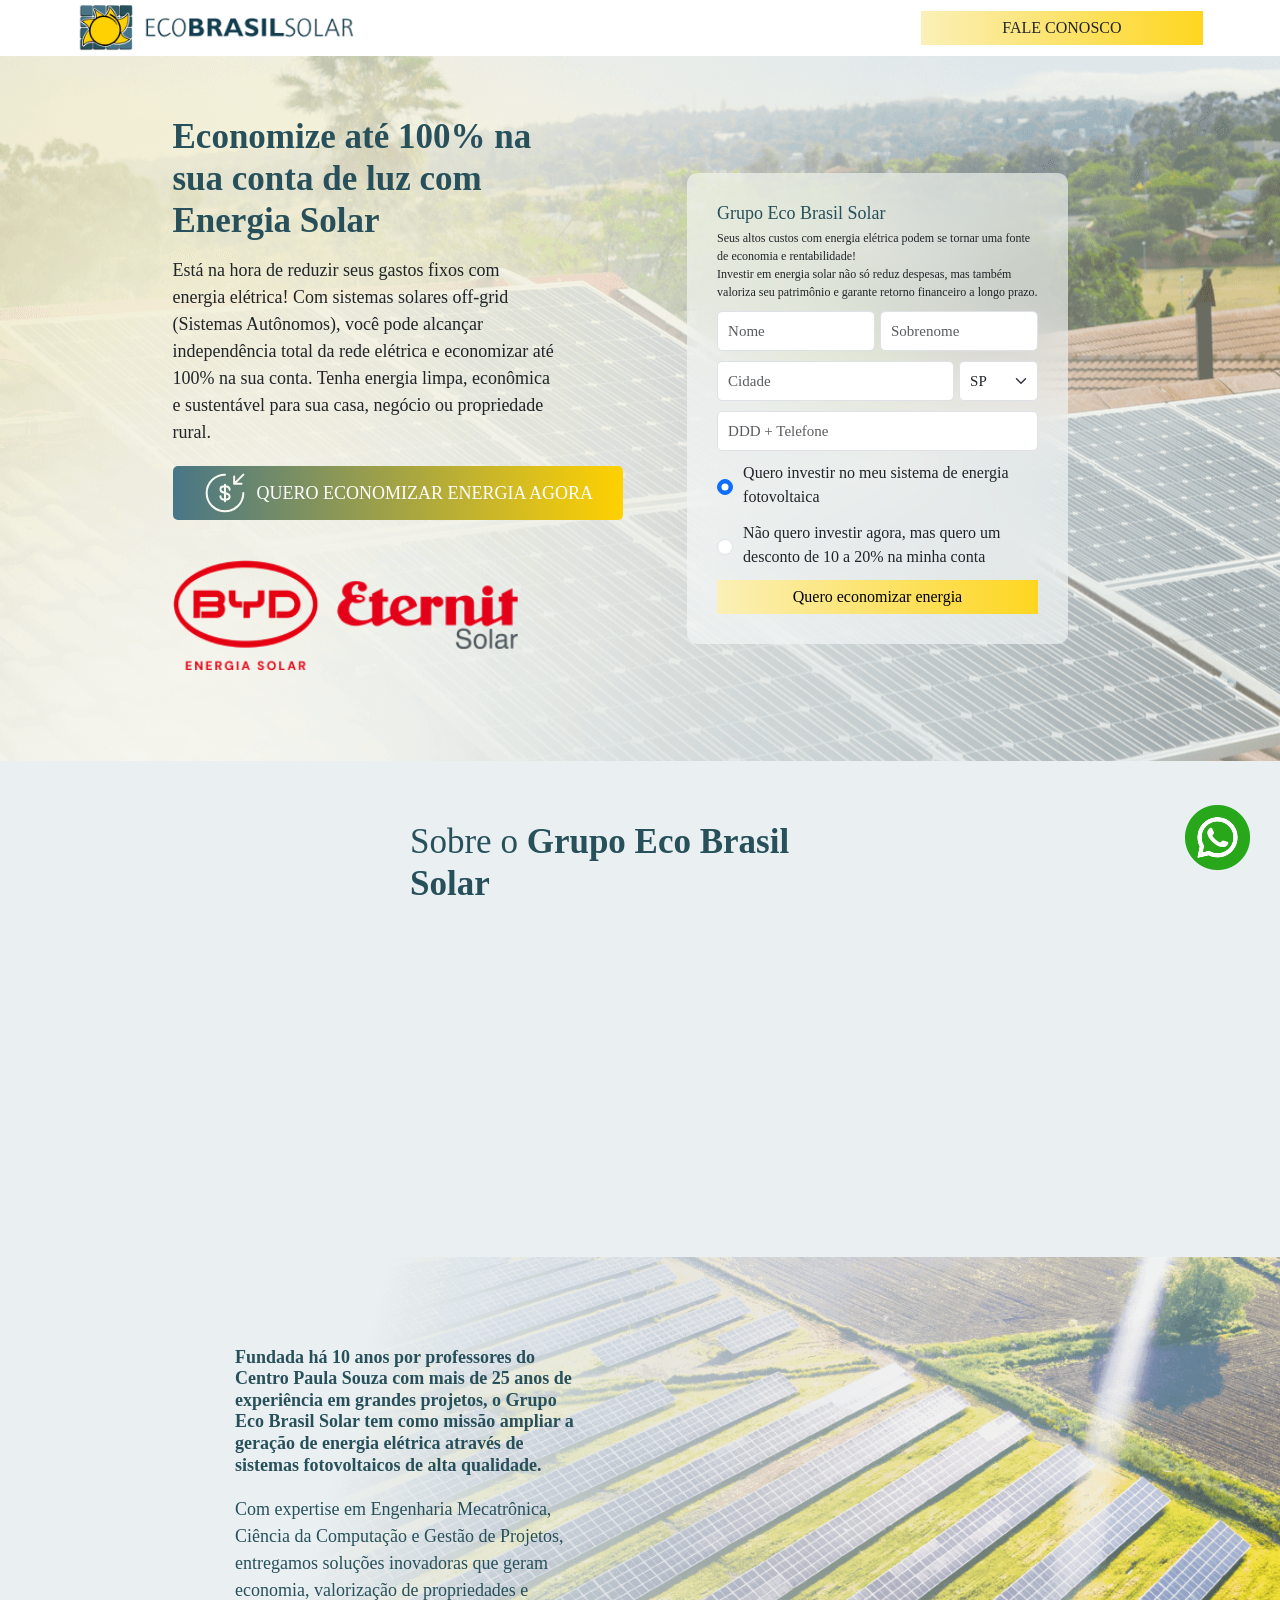
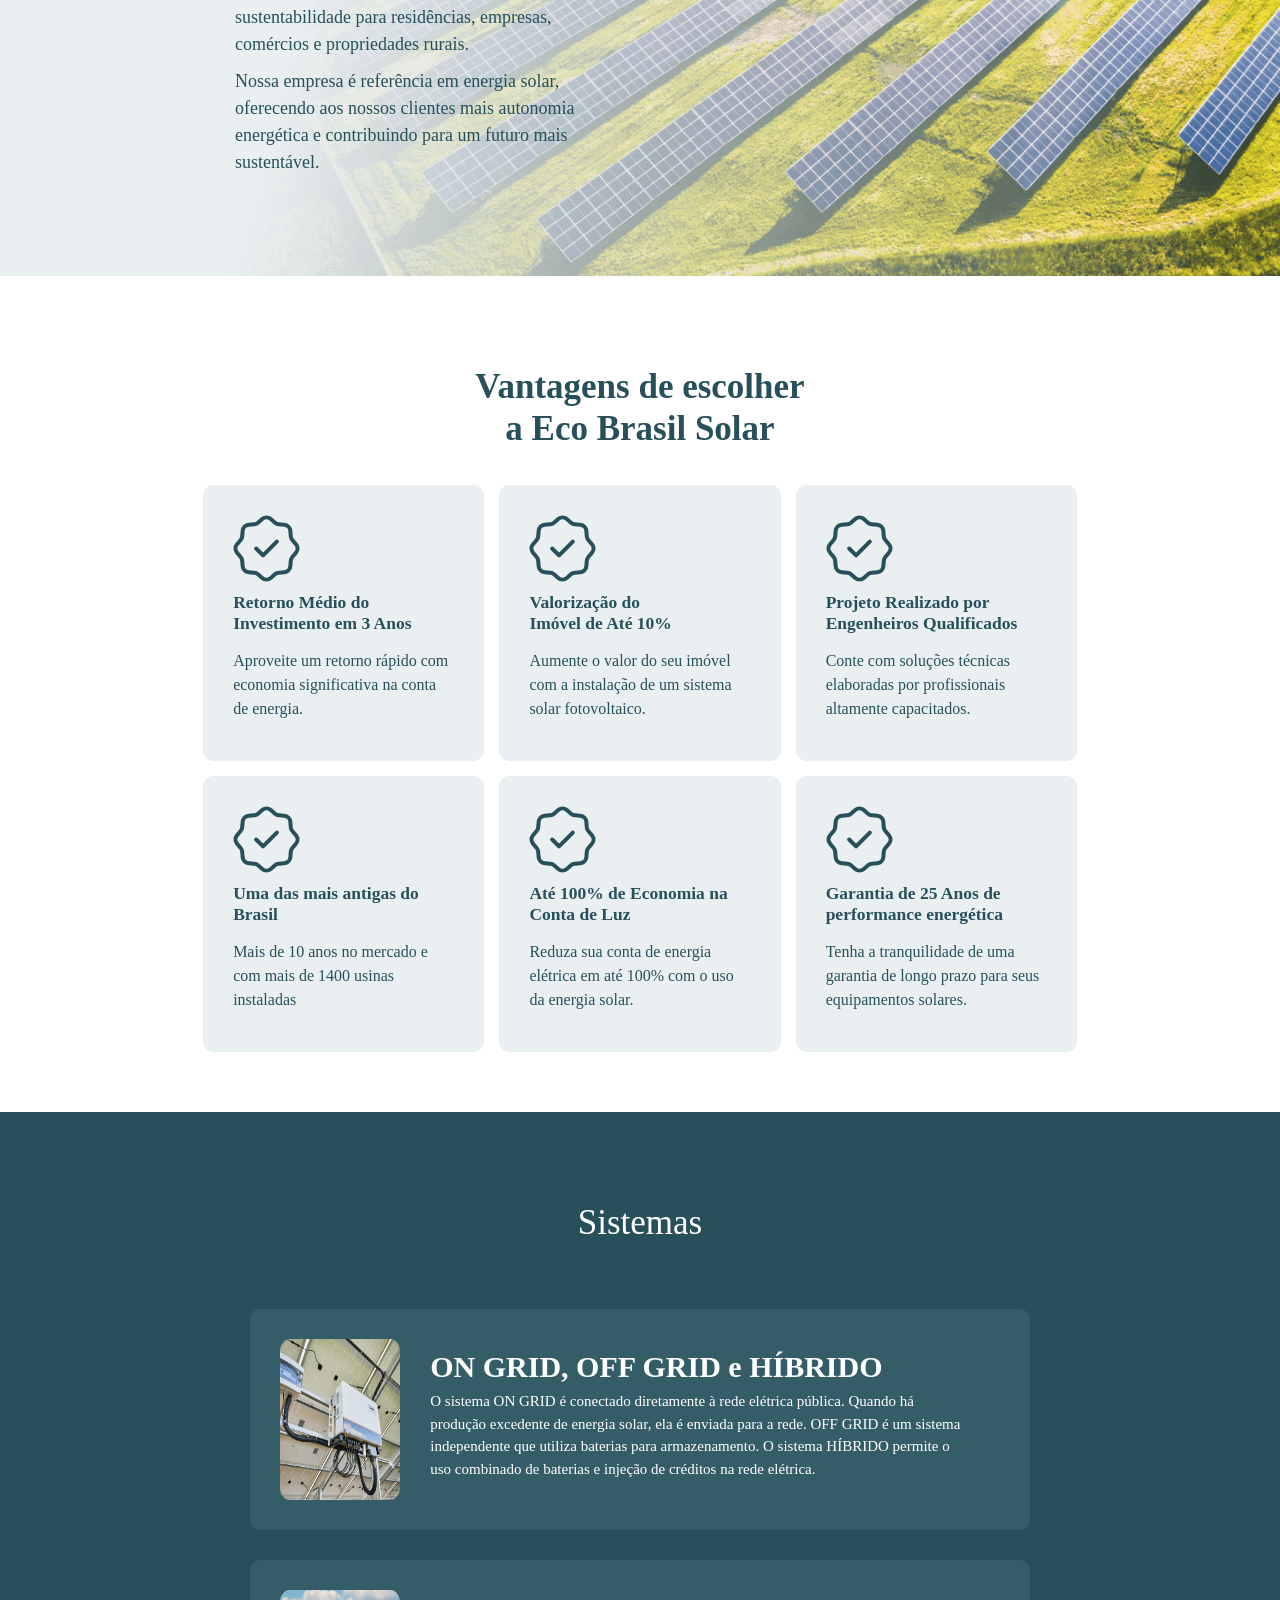
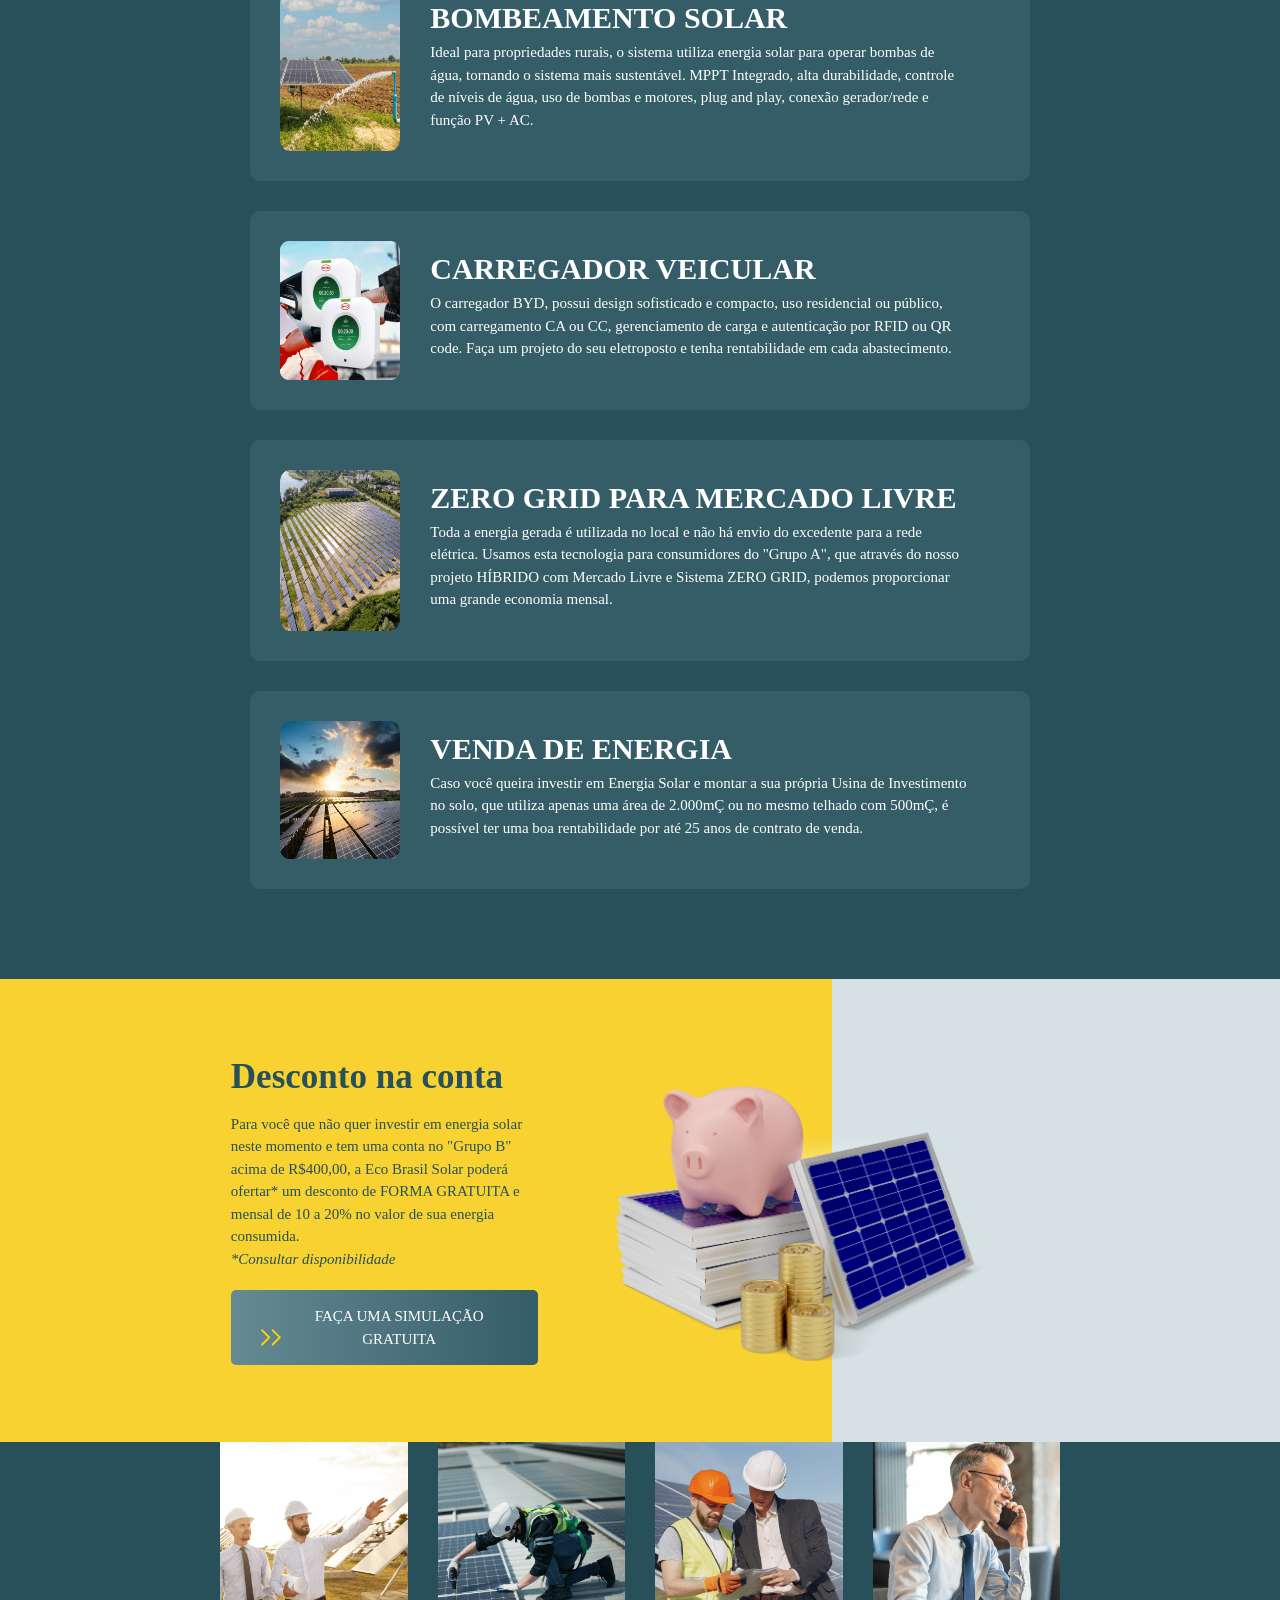
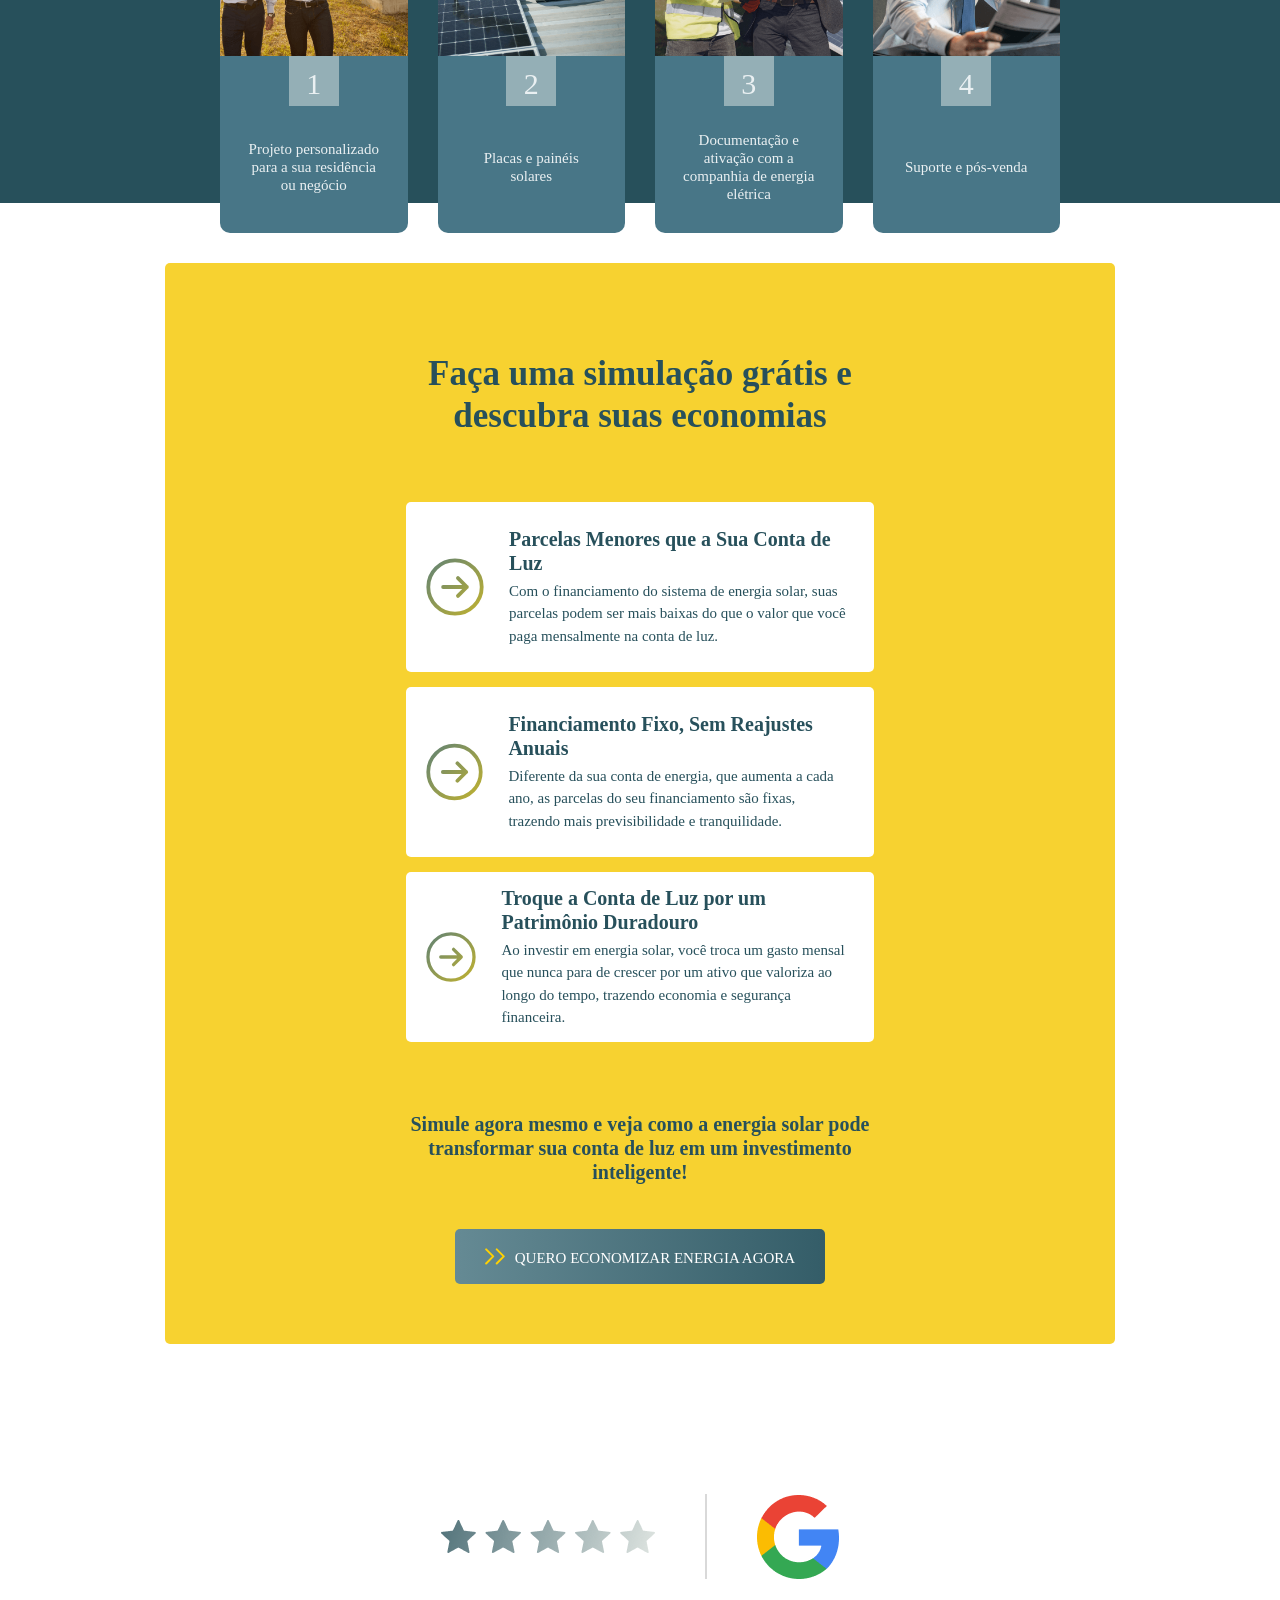
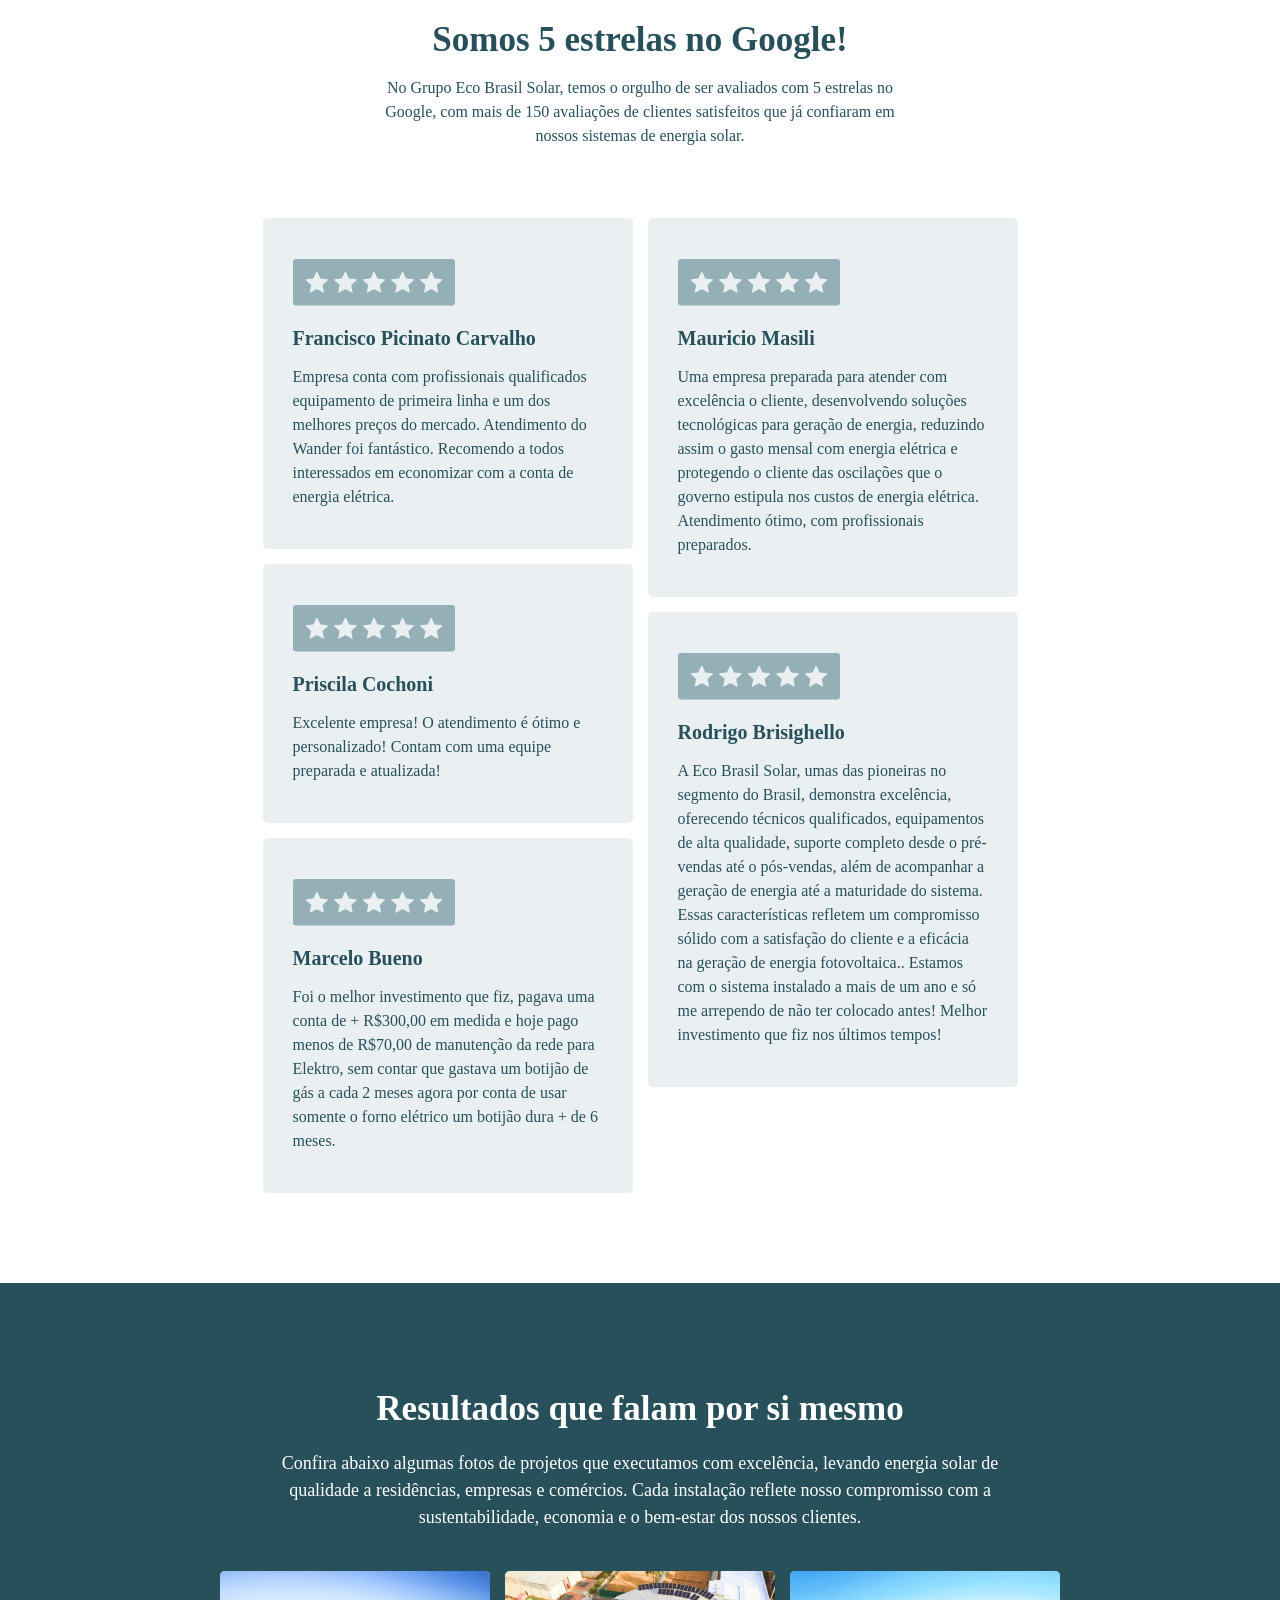
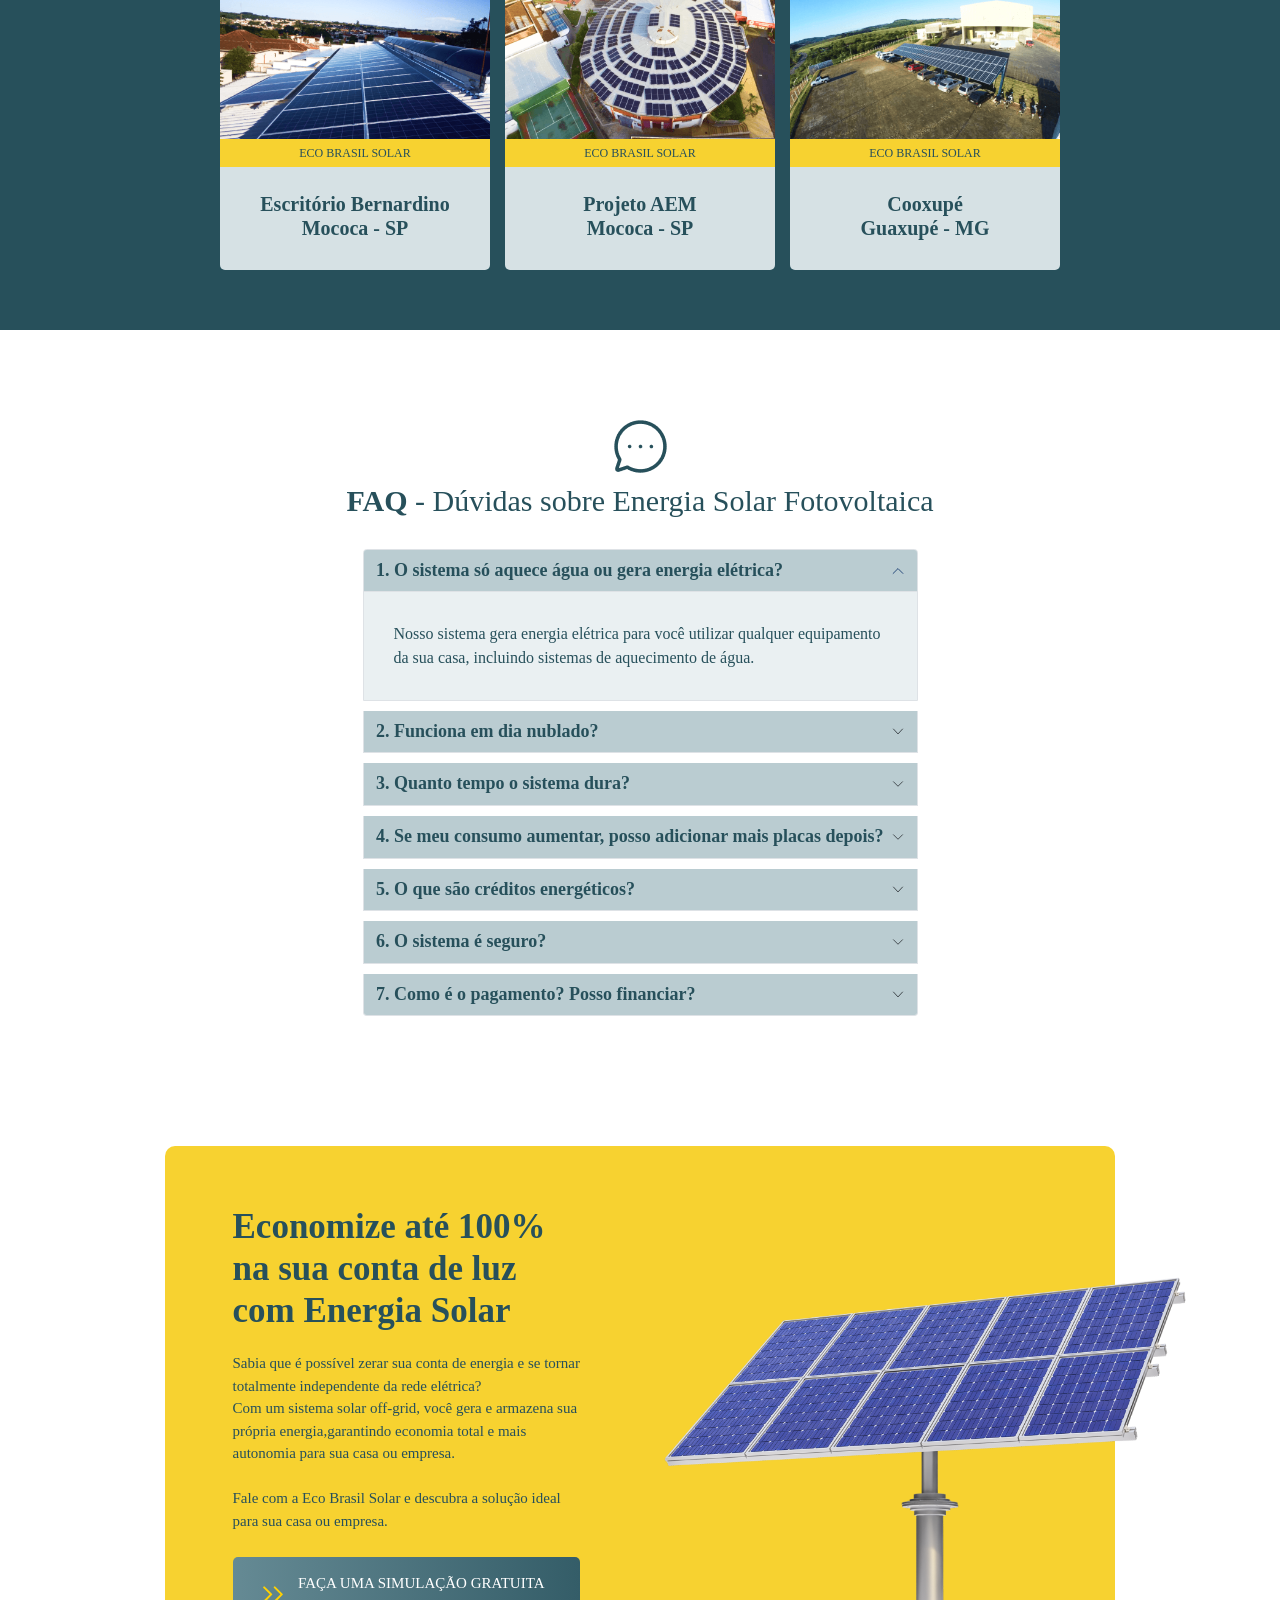
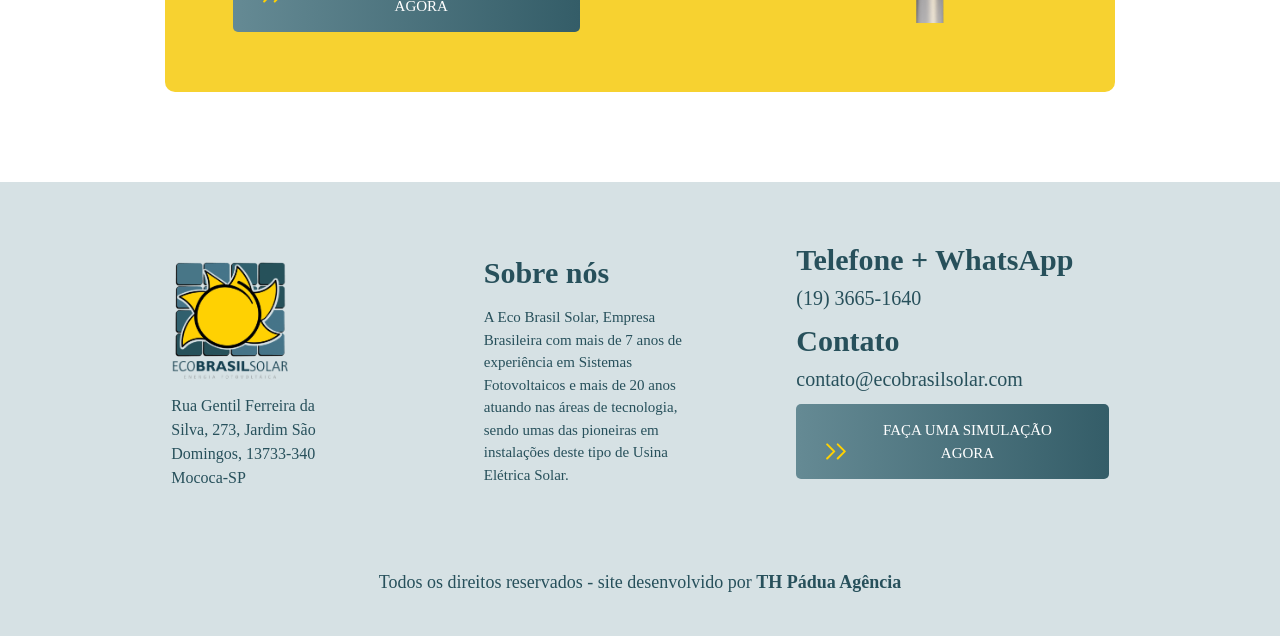
==== commit 863b501a: "Alterações no site" ====
--- a/index.html
+++ b/index.html
@@ -45,16 +45,19 @@
                         <div class="col-md-5 d-flex flex-column gap-3">
                             <div class="title col-md-10 text-center text-md-start">
                                 <h1 class="fs-1 fw-semibold">
-                                    Energia solar para sua casa, negócio ou propriedade rural – economize usando o sol a seu favor!
+                                    Economize até 100% na sua conta de luz com Energia Solar
                                 </h1>
                             </div>
                             <div class="sub-title col-md-10 text-center text-md-start">
                                 <p class="fs-4">
-                                    Seja sustentável e economize até 100% na sua conta de energia com Eco Brasil Solar, a líder em soluções energéticas na sua região.
+                                    Está na hora de reduzir seus gastos fixos com energia elétrica! Com sistemas solares
+                                    off-grid (Sistemas Autônomos), você pode alcançar independência total da rede elétrica e
+                                    economizar até 100% na sua conta. Tenha energia limpa, econômica e sustentável para sua
+                                    casa, negócio ou propriedade rural.
                                 </p>
                             </div>
                             <div class="module-contact-h1 d-flex w-100">
-                                <a class="w-100 d-flex justify-content-center justify-content-md-start" href="htps://wa.me/551936651640">
+                                <a class="d-flex justify-content-center justify-content-md-start" href="htps://wa.me/551936651640">
                                     <button type="button" class="d-flex align-items-center py-2 px-3 px-md-5 btn-contact text-uppercase rounded-3">
                                         <img class="img-fluid pe-3" src="./assets/img/money-recive.svg" alt=""> 
                                         <p class="fs-4 m-0">
@@ -65,7 +68,7 @@
                             </div>
 
                             <div class="partner-img py-5 d-flex justify-content-center justify-content-md-start">
-                                <img class="img-fluid w-50" src="./assets/img/byd-eternit.png" alt="">
+                                <img class="img-fluid w-75" src="./assets/img/byd-eternit.png" alt="">
                             </div>
                         </div>
 
@@ -83,8 +86,10 @@
                                                 </div>
                                                 <div class="form-subtitle">
                                                     <p class="fs-6">
-                                                        Transforme os seus altos custos com energia elétrica em economia na sua residência ou
-                                                        negócio. Fale com nossos consultores
+                                                        Seus altos custos com energia elétrica podem se tornar uma fonte de economia e
+                                                        rentabilidade! <br>
+                                                        Investir em energia solar não só reduz despesas, mas também valoriza seu
+                                                        patrimônio e garante retorno financeiro a longo prazo.
                                                     </p>
                                                 </div>
                                             </div>
@@ -137,9 +142,8 @@
                             
                                                     <input type="tel" maxlength="11" class="form-control form-control-lg" required name="Telefone"
                                                         id="Telefone" placeholder="DDD + Telefone">
-                                                    <input type="email" class="form-control form-control-lg" required name="Email" id="Email"
-                                                        placeholder="Informe seu email">
-
+
+                                                    <!--
                                                     <div class="select-conta">
                                                         <select name="metatags[conta]" class="form-select form-select-lg" aria-label="Valor da Conta em R$"
                                                                 id="conta">
@@ -149,13 +153,26 @@
                                                                 <option value="mais de 800">Mais de R$800</option>
                                                             </select>
                                                     </div>
-                            
+                                                    -->
                                                 </div>
+
+                                                <div class="form-check d-flex align-items-center gap-3">
+                                                    <input class="form-check-input" type="radio" name="flexRadioDefault" id="flexRadioDefault1" value="Quero investir no meu sistema fotovoltaico" checked>
+                                                    <label class="form-check-label" for="flexRadioDefault1">
+                                                        Quero investir no meu sistema de energia fotovoltaica
+                                                    </label>
+                                                  </div>
+                                                  <div class="form-check d-flex align-items-center gap-3">
+                                                    <input class="form-check-input" type="radio" name="flexRadioDefault" id="flexRadioDefault2" value="Desconto de 10 a 20% na conta">
+                                                    <label class="form-check-label" for="flexRadioDefault2">
+                                                        Não quero investir agora, mas quero um desconto de 10 a 20% na minha conta
+                                                    </label>
+                                                  </div>
                             
                                                 <div class="module-contact d-flex">
                                                     <a class="w-100 d-flex py-2 px-4 text-center justify-content-center" href="htps://wa.me/551936651640">
                                                         <button type="button" class="btn-contact rounded-3 ">
-                                                            Quero um orçamento
+                                                            Quero economizar energia
                                                         </button>
                                                     </a>
                                                 </div>
@@ -172,143 +189,28 @@
             </div>
         </section>
 
-        <section class="py-5 px-4" id="section-02">
-            <div class="container py-5">
-                <div class="row py-5">
-                    <div class="s02-title d-flex text-center justify-content-center">
-                        <h3 class="fs-1 fw-semibold">Vantagens de escolher <br> a EcoBrasil Solar</h3>
-                    </div>
-                </div>
-
-                <div class="row">
-                    <div class="s02-info-content d-flex flex-wrap justify-content-center gap-4">
-                        <div class="col-md-3 py-5 px-5 d-flex flex-column gap-3 s02-info-content-items rounded-4" style="background: #EAF0F2;">
-                            <div class="img-item text-center text-md-start">
-                                <img class="img-fluid" src="./assets/img/verificado.svg" alt="">
-                            </div>
-
-                            <div class="title-item" >
-                                <h3 class="fw-semibold text-center text-md-start">
-                                    Retorno Médio do Investimento em 3 Anos
-                                </h3>
-                            </div>
-
-                            <div class="desc-item text-center text-md-start">
-                                <p>
-                                    Aproveite um retorno rápido com economia significativa na conta de energia.
-                                </p>
-                            </div>
-                        </div>
-
-                        <div class="col-md-3 py-5 px-5 d-flex flex-column gap-3 s02-info-content-items rounded-4" style="background: #EAF0F2;">
-                            <div class="img-item text-center text-md-start">
-                                <img class="img-fluid" src="./assets/img/verificado.svg" alt="">
-                            </div>
-
-                            <div class="title-item text-center text-md-start">
-                                <h3 class="fw-semibold">
-                                    Valorização do <br>Imóvel de Até 10%
-                                </h3>
-                            </div>
-
-                            <div class="desc-item text-center text-md-start">
-                                <p>
-                                    Aumente o valor do seu imóvel com a instalação de um sistema solar fotovoltaico.
-                                </p>
-                            </div>
-                        </div>
-
-                        <div class="col-md-3 py-5 px-5 d-flex flex-column gap-3 s02-info-content-items rounded-4" style="background: #EAF0F2;">
-                            <div class="img-item text-center text-md-start">
-                                <img class="img-fluid" src="./assets/img/verificado.svg" alt="">
-                            </div>
-
-                            <div class="title-item text-center text-md-start">
-                                <h3 class="fw-semibold">
-                                    Projeto Realizado por Engenheiros Qualificados
-                                </h3>
-                            </div>
-
-                            <div class="desc-item text-center text-md-start">
-                                <p>
-                                    Conte com soluções técnicas elaboradas por profissionais altamente capacitados.
-                                </p>
-                            </div>
-                        </div>
-
-                        <div class="col-md-3 py-5 px-5 d-flex flex-column gap-3 s02-info-content-items rounded-4" style="background: #EAF0F2;">
-                            <div class="img-item text-center text-md-start">
-                                <img class="img-fluid" src="./assets/img/verificado.svg" alt="">
-                            </div>
-
-                            <div class="title-item text-center text-md-start">
-                                <h3 class="fw-semibold">
-                                    Uma das mais antigas do Brasil
-                                </h3>
-                            </div>
-
-                            <div class="desc-item text-center text-md-start">
-                                <p>
-                                    Mais de 10 anos no 
-                                    mercado e com mais de 
-                                    1400 usinas instaladas
-                                </p>
-                            </div>
-                        </div>
-
-                        <div class="col-md-3 py-5 px-5 d-flex flex-column gap-3 s02-info-content-items rounded-4" style="background: #EAF0F2;">
-                            <div class="img-item text-center text-md-start">
-                                <img class="img-fluid" src="./assets/img/verificado.svg" alt="">
-                            </div>
-
-                            <div class="title-item text-center text-md-start">
-                                <h3 class="fw-semibold">
-                                    Até 100% de Economia na Conta de Luz
-                                </h3>
-                            </div>
-
-                            <div class="desc-item text-center text-md-start">
-                                <p>
-                                    Reduza sua conta de energia elétrica em até 100% com o uso da energia solar.
-                                </p>
-                            </div>
-                        </div>
-
-                        <div class="col-md-3 py-5 px-5 d-flex flex-column gap-3 s02-info-content-items rounded-4" style="background: #EAF0F2;">
-                            <div class="img-item text-center text-md-start">
-                                <img class="img-fluid" src="./assets/img/verificado.svg" alt="">
-                            </div>
-
-                            <div class="title-item text-center text-md-start">
-                                <h3 class="fw-semibold">
-                                    Garantia de 25 Anos de performance energética
-                                </h3>
-                            </div>
-
-                            <div class="desc-item text-center text-md-start">
-                                <p>
-                                    Tenha a tranquilidade de uma garantia de longo prazo para seus equipamentos solares.
-                                </p>
-                            </div>
-                        </div>
-
-                    </div>
-                </div>
-            </div>
-        </section>
-
         <section class="py-5 px-4" id="section-03" style="background: #EAF0F2;">
             <div class="container py-5">
-                <div class="row gap-3 gap-md-0">
+                <div class="row gap-3 gap-md-0 justify-content-center pb-5">
                     <div class="col-md-5 s03-text-left d-flex align-items-center justify-content-center">
                         <h3 class="fs-1">
-                            Sobre o <br> <strong>Grupo Eco <br> Brasil Solar</strong>
+                            Sobre o <strong>Grupo Eco Brasil Solar</strong>
                         </h3>
                     </div>
-
-                    <div class="col-md-7 s03-video-right">
+                </div>
+
+                <div class="row">
+                    <div class="col-md-4 s03-video-right">
+                        <iframe class="rounded-5 s03-video" src="https://www.youtube.com/embed/OCtrwVP2g6o?si=Wnnn0mlVfDrsy-eV" title="YouTube video player" frameborder="0" allow="accelerometer; autoplay; clipboard-write; encrypted-media; gyroscope; picture-in-picture; web-share" referrerpolicy="strict-origin-when-cross-origin" allowfullscreen></iframe>
+                    </div>
+                    <div class="col-md-4 s03-video-right">
                         <iframe class="rounded-5 s03-video" src="https://www.youtube.com/embed/gpDG4AcNKp0?si=IgVYrF-ZTUCBpScU" title="YouTube video player" frameborder="0" allow="accelerometer; autoplay; clipboard-write; encrypted-media; gyroscope; picture-in-picture; web-share" referrerpolicy="strict-origin-when-cross-origin" allowfullscreen></iframe>
                     </div>
+                    <div class="col-md-4 s03-video-right">
+                        <iframe class="rounded-5 s03-video" src="https://www.youtube.com/embed/gpDG4AcNKp0?si=IgVYrF-ZTUCBpScU" title="YouTube video player" frameborder="0" allow="accelerometer; autoplay; clipboard-write; encrypted-media; gyroscope; picture-in-picture; web-share" referrerpolicy="strict-origin-when-cross-origin" allowfullscreen></iframe>
+                    </div>
+
+
                 </div>
             </div>
         </section>
@@ -335,6 +237,131 @@
             </div>
         </section>
 
+        <section class="py-5 px-4" id="section-02">
+            <div class="container py-5">
+                <div class="row py-5">
+                    <div class="s02-title d-flex text-center justify-content-center">
+                        <h3 class="fs-1 fw-semibold">Vantagens de escolher <br> a Eco Brasil Solar</h3>
+                    </div>
+                </div>
+
+                <div class="row">
+                    <div class="s02-info-content d-flex flex-wrap justify-content-center gap-4">
+                        <div class="col-md-3 py-5 px-5 d-flex flex-column gap-3 s02-info-content-items rounded-4" style="background: #EAF0F2;">
+                            <div class="img-item text-center text-md-start">
+                                <img class="img-fluid" src="./assets/img/verificado.svg" alt="">
+                            </div>
+
+                            <div class="title-item" >
+                                <h3 class="fw-semibold text-center text-md-start">
+                                    Retorno Médio do Investimento em 3 Anos
+                                </h3>
+                            </div>
+
+                            <div class="desc-item text-center text-md-start">
+                                <p>
+                                    Aproveite um retorno rápido com economia significativa na conta de energia.
+                                </p>
+                            </div>
+                        </div>
+
+                        <div class="col-md-3 py-5 px-5 d-flex flex-column gap-3 s02-info-content-items rounded-4" style="background: #EAF0F2;">
+                            <div class="img-item text-center text-md-start">
+                                <img class="img-fluid" src="./assets/img/verificado.svg" alt="">
+                            </div>
+
+                            <div class="title-item text-center text-md-start">
+                                <h3 class="fw-semibold">
+                                    Valorização do <br>Imóvel de Até 10%
+                                </h3>
+                            </div>
+
+                            <div class="desc-item text-center text-md-start">
+                                <p>
+                                    Aumente o valor do seu imóvel com a instalação de um sistema solar fotovoltaico.
+                                </p>
+                            </div>
+                        </div>
+
+                        <div class="col-md-3 py-5 px-5 d-flex flex-column gap-3 s02-info-content-items rounded-4" style="background: #EAF0F2;">
+                            <div class="img-item text-center text-md-start">
+                                <img class="img-fluid" src="./assets/img/verificado.svg" alt="">
+                            </div>
+
+                            <div class="title-item text-center text-md-start">
+                                <h3 class="fw-semibold">
+                                    Projeto Realizado por Engenheiros Qualificados
+                                </h3>
+                            </div>
+
+                            <div class="desc-item text-center text-md-start">
+                                <p>
+                                    Conte com soluções técnicas elaboradas por profissionais altamente capacitados.
+                                </p>
+                            </div>
+                        </div>
+
+                        <div class="col-md-3 py-5 px-5 d-flex flex-column gap-3 s02-info-content-items rounded-4" style="background: #EAF0F2;">
+                            <div class="img-item text-center text-md-start">
+                                <img class="img-fluid" src="./assets/img/verificado.svg" alt="">
+                            </div>
+
+                            <div class="title-item text-center text-md-start">
+                                <h3 class="fw-semibold">
+                                    Uma das mais antigas do Brasil
+                                </h3>
+                            </div>
+
+                            <div class="desc-item text-center text-md-start">
+                                <p>
+                                    Mais de 10 anos no 
+                                    mercado e com mais de 
+                                    1400 usinas instaladas
+                                </p>
+                            </div>
+                        </div>
+
+                        <div class="col-md-3 py-5 px-5 d-flex flex-column gap-3 s02-info-content-items rounded-4" style="background: #EAF0F2;">
+                            <div class="img-item text-center text-md-start">
+                                <img class="img-fluid" src="./assets/img/verificado.svg" alt="">
+                            </div>
+
+                            <div class="title-item text-center text-md-start">
+                                <h3 class="fw-semibold">
+                                    Até 100% de Economia na Conta de Luz
+                                </h3>
+                            </div>
+
+                            <div class="desc-item text-center text-md-start">
+                                <p>
+                                    Reduza sua conta de energia elétrica em até 100% com o uso da energia solar.
+                                </p>
+                            </div>
+                        </div>
+
+                        <div class="col-md-3 py-5 px-5 d-flex flex-column gap-3 s02-info-content-items rounded-4" style="background: #EAF0F2;">
+                            <div class="img-item text-center text-md-start">
+                                <img class="img-fluid" src="./assets/img/verificado.svg" alt="">
+                            </div>
+
+                            <div class="title-item text-center text-md-start">
+                                <h3 class="fw-semibold">
+                                    Garantia de 25 Anos de performance energética
+                                </h3>
+                            </div>
+
+                            <div class="desc-item text-center text-md-start">
+                                <p>
+                                    Tenha a tranquilidade de uma garantia de longo prazo para seus equipamentos solares.
+                                </p>
+                            </div>
+                        </div>
+
+                    </div>
+                </div>
+            </div>
+        </section>
+
         <section class="py-5 px-4" id="section-14">
             <div class="container py-5">
                 <div class="row d-flex justify-content-center py-5">
@@ -430,28 +457,6 @@
 
                         <div class="s14-system-item d-flex flex-column flex-md-row col-md-10 justify-content-center p-5 rounded-4">
                             <div class="s14-item-img col-md-2 d-flex justify-content-center">
-                                <img class="img-fluid w-100" src="assets/img/sistema-05.png" alt="">
-                            </div>
-                            <div class="s14-item-text col-md-10 d-flex flex-column py-3 px-md-5 text-center text-md-start">
-                                <div class="s14-item-title mt-4 mt-md-0">
-                                    <h4 class="fs-2 fw-semibold">
-                                        DESCONTO NA CONTA
-                                    </h4>
-                                </div>
-                                <div class="s14-item-p mt-3 mt-md-0">
-                                    <p class="fs-5">
-                                        Para você que não quer investir em energia solar neste momento e tem
-                                        uma conta no "Grupo B" acima de R$400,00, a Eco Brasil Solar poderá
-                                        ofertar* um desconto de FORMA GRATUITA e mensal de 10 a 20% no
-                                        valor de sua energia consumida.
-                                        *Consultar disponibilidade
-                                    </p>
-                                </div>
-                            </div>
-                        </div>
-
-                        <div class="s14-system-item d-flex flex-column flex-md-row col-md-10 justify-content-center p-5 rounded-4">
-                            <div class="s14-item-img col-md-2 d-flex justify-content-center">
                                 <img class="img-fluid w-100" src="assets/img/sistema-06.png" alt="">
                             </div>
                             <div class="s14-item-text col-md-10 d-flex flex-column py-3 px-md-5 text-center text-md-start">
@@ -476,15 +481,20 @@
         </section>
 
         <section class="py-5 px-4" id="section-05">
-            <div class="container">
+            <div class="container py-5">
                 <div class="row d-flex align-items-center text-center text-md-start">
                     <div class="col-md-5 d-flex justify-content-end">
                         <div class="col-md-8 s05-title d-flex flex-column gap-3" style="color: var(--color-azul-principal);">
-                            <h3 class="fs-3 fw-semibold">
-                                Descubra quanto você pode economizar na sua conta de luz com a energia solar do Grupo Eco Brasil Solar
+                            <h3 class="fs-1 fw-semibold">
+                                Desconto na conta
                             </h3>
-                            <p class="fs-4">
-                                Deixe o sol pagar a sua conta!
+                            <p class="fs-5">
+                                Para você que não quer investir em energia solar neste momento e tem
+                                uma conta no "Grupo B" acima de R$400,00, a Eco Brasil Solar poderá
+                                ofertar* um desconto de FORMA GRATUITA e mensal de 10 a 20% no
+                                valor de sua energia consumida.
+                                <br>
+                                <span class="fst-italic fw-light">*Consultar disponibilidade</span>
                             </p>
 
                             <div class="module-contact d-flex w-100">
@@ -507,68 +517,6 @@
             </div>
         </section>
 
-        <section class="py-5 px-4" id="section-06">
-            <div class="container py-5">
-                <div class="row">
-                    <div class="s06-title d-flex justify-content-center">
-                        <h2 class="fs-2">
-                            Como funciona a energia solar?  
-                        </h2>
-                    </div>
-
-                    <div class="s06-infos d-flex flex-column flex-md-row justify-content-center align-items-center gap-4 py-5">
-                        <div class="col-md-3 s06-info-01 d-flex flex-column gap-3">
-                            <div class="s06-infos-text py-3 px-5 rounded-4">
-                                <h4 class="fs-3">
-                                    Sistema Fotovoltaico Completo
-                                </h4>
-                                <p class="fs-5">
-                                    Converte a luz solar em energia elétrica para residências e comércios.
-                                </p>
-                            </div>
-                            <div class="s06-infos-text py-3 px-5 rounded-4">
-                                <h4 class="fs-3">
-                                    Energiza Todos os Seus Eletrodomésticos
-                                </h4>
-                                <p class="fs-5">
-                                    Alimenta aparelhos como ar condicionado, geladeira, chuveiro, TV e muito mais.
-                                </p>
-                            </div>
-                        </div>
-
-                        <div class="col-md-3 s06-info-02">
-                            <img class="img-fluid w-100 object-fit-cover" src="./assets/img/casa-desenho.png" alt="">
-                        </div>
-
-                        <div class="col-md-3 s06-info-03 d-flex flex-column gap-3">
-                            <div class="s06-infos-text py-3 px-5 rounded-4">
-                                <h4 class="fs-3">
-                                    Sistema Fotovoltaico Completo
-                                </h4>
-                                <p class="fs-5">
-                                    Converte a luz solar em energia elétrica para residências e comércios.
-                                </p>
-                            </div>
-                            <div class="s06-infos-text py-3 px-5 rounded-4">
-                                <h4 class="fs-3">
-                                    Energiza Todos os Seus Eletrodomésticos
-                                </h4>
-                                <p class="fs-5">
-                                    Alimenta aparelhos como ar condicionado, geladeira, chuveiro, TV e muito mais.
-                                </p>
-                            </div>
-                        </div>
-                    </div>
-
-                    <div class="s06-title d-flex justify-content-center">
-                        <h2 class="fs-2 text-uppercase">
-                            Oferecemos o sistema completo  
-                        </h2>
-                    </div>
-                </div>
-            </div>
-        </section>
-
         <section class="py-0 px-4" id="section-07" style="background: var(--color-azul-principal);">
             <div class="container">
                 <div class="row">
@@ -641,61 +589,8 @@
                 </div>
             </div>
         </section>
-        
-        <section class="py-5 mt-5 px-4" id="section-08">
-            <div class="container py-5">
-                <div class="row">
-                    <div class="s08-content d-flex flex-column flex-md-row justify-content-center gap-3 gap-md-0">
-                        <div class="col-md-3 s08-content-item d-flex flex-column text-center justify-content-center gap-3">
-                            <div class="s08-content-img">
-                                <img class="img-fluid w-50" src="./assets/img/Selo.png" alt="">
-                            </div>
-                            <div class="s08-content-text text-uppercase">
-                                <h4 class="fs-1 fw-bold">
-                                    10 anos
-                                </h4>
-                                <p class="fs-6">
-                                    de garantia no inversor
-                                </p>
-                            </div>
-
-                        </div>
-
-                        <div class="col-md-3 s08-content-item s08-content-item-border d-flex flex-column text-center justify-content-center gap-3 border-2 border-start border-end py-4 py-md-0">
-                            <div class="s08-content-img">
-                                <img class="img-fluid w-50" src="./assets/img/Selo.png" alt="">
-                            </div>
-                            <div class="s08-content-text text-uppercase">
-                                <h4 class="fs-1 fw-bold">
-                                    12 anos
-                                </h4>
-                                <p class="fs-6">
-                                    de garantia nos módulos
-                                </p>
-                            </div>
-
-                        </div>
-
-                        <div class="col-md-3 s08-content-item d-flex flex-column text-center justify-content-center gap-3">
-                            <div class="s08-content-img">
-                                <img class="img-fluid w-50" src="./assets/img/Selo.png" alt="">
-                            </div>
-                            <div class="s08-content-text text-uppercase">
-                                <h4 class="fs-1 fw-bold">
-                                    25 anos
-                                </h4>
-                                <p class="fs-6">
-                                    de garantia na eficiência
-                                </p>
-                            </div>
-
-                        </div>
-                    </div>
-                </div>
-            </div>
-        </section>
-
-        <section class="py-5 px-4" id="section-09">
+
+        <section class="py-5 px-4 mt-5" id="section-09">
             <div class="container">
                 <div class="row justify-content-center">
                     <div class="s09-content col-md-10 d-flex flex-column justify-content-center align-items-center py-5 rounded-3">
@@ -1088,15 +983,16 @@
                         <div class="col-md-6 s13-text d-flex flex-column p-5 gap-4">
                             <div class="s13-text-title pt-5 px-5">
                                 <h3 class="fs-1 fw-semibold">
-                                    Economize até 20% na sua conta de energia 
+                                    Economize até 100% na sua conta de luz com Energia Solar
                                 </h3>
                             </div>
                             <div class="s13-text-p px-2 px-md-5">
                                 <p class="fs-5">
-                                    Sabia que você pode economizar até 20% na sua conta de energia sem a necessidade de ter instalados os sistemas fotovoltaicos na sua propriedade?
-
+                                    Sabia que é possível zerar sua conta de energia e se tornar totalmente independente da rede elétrica? <br> 
+
+                                    Com um sistema solar off-grid, você gera e armazena sua própria energia,garantindo economia total e mais autonomia para sua casa ou empresa.
                                     <br><br>
-                                    Fale com a EcoBrasil Solar e descubra a solução ideal para sua casa ou empresa.
+                                    Fale com a Eco Brasil Solar e descubra a solução ideal para sua casa ou empresa.
                                 </p>
                             </div>
                             <div class="module-contact d-flex w-100 pb-5">
--- a/assets/css/styles.css
+++ b/assets/css/styles.css
@@ -124,8 +124,8 @@
 
 /* SECTION 03 */
 #section-03 .s03-video {
-    width: 56rem;
-    height: 31rem;
+    width: 100%;
+    height: 25rem;
 }
 @media only screen and (max-width: 576px) {
     #section-03 .s03-video {
@@ -309,7 +309,7 @@
 
 #section-13 .s13-img {
     margin-right: -10rem;
-    margin-top: -3rem;
+    margin-top: 3rem;
 }
 
 @media only screen and (max-width: 576px) {
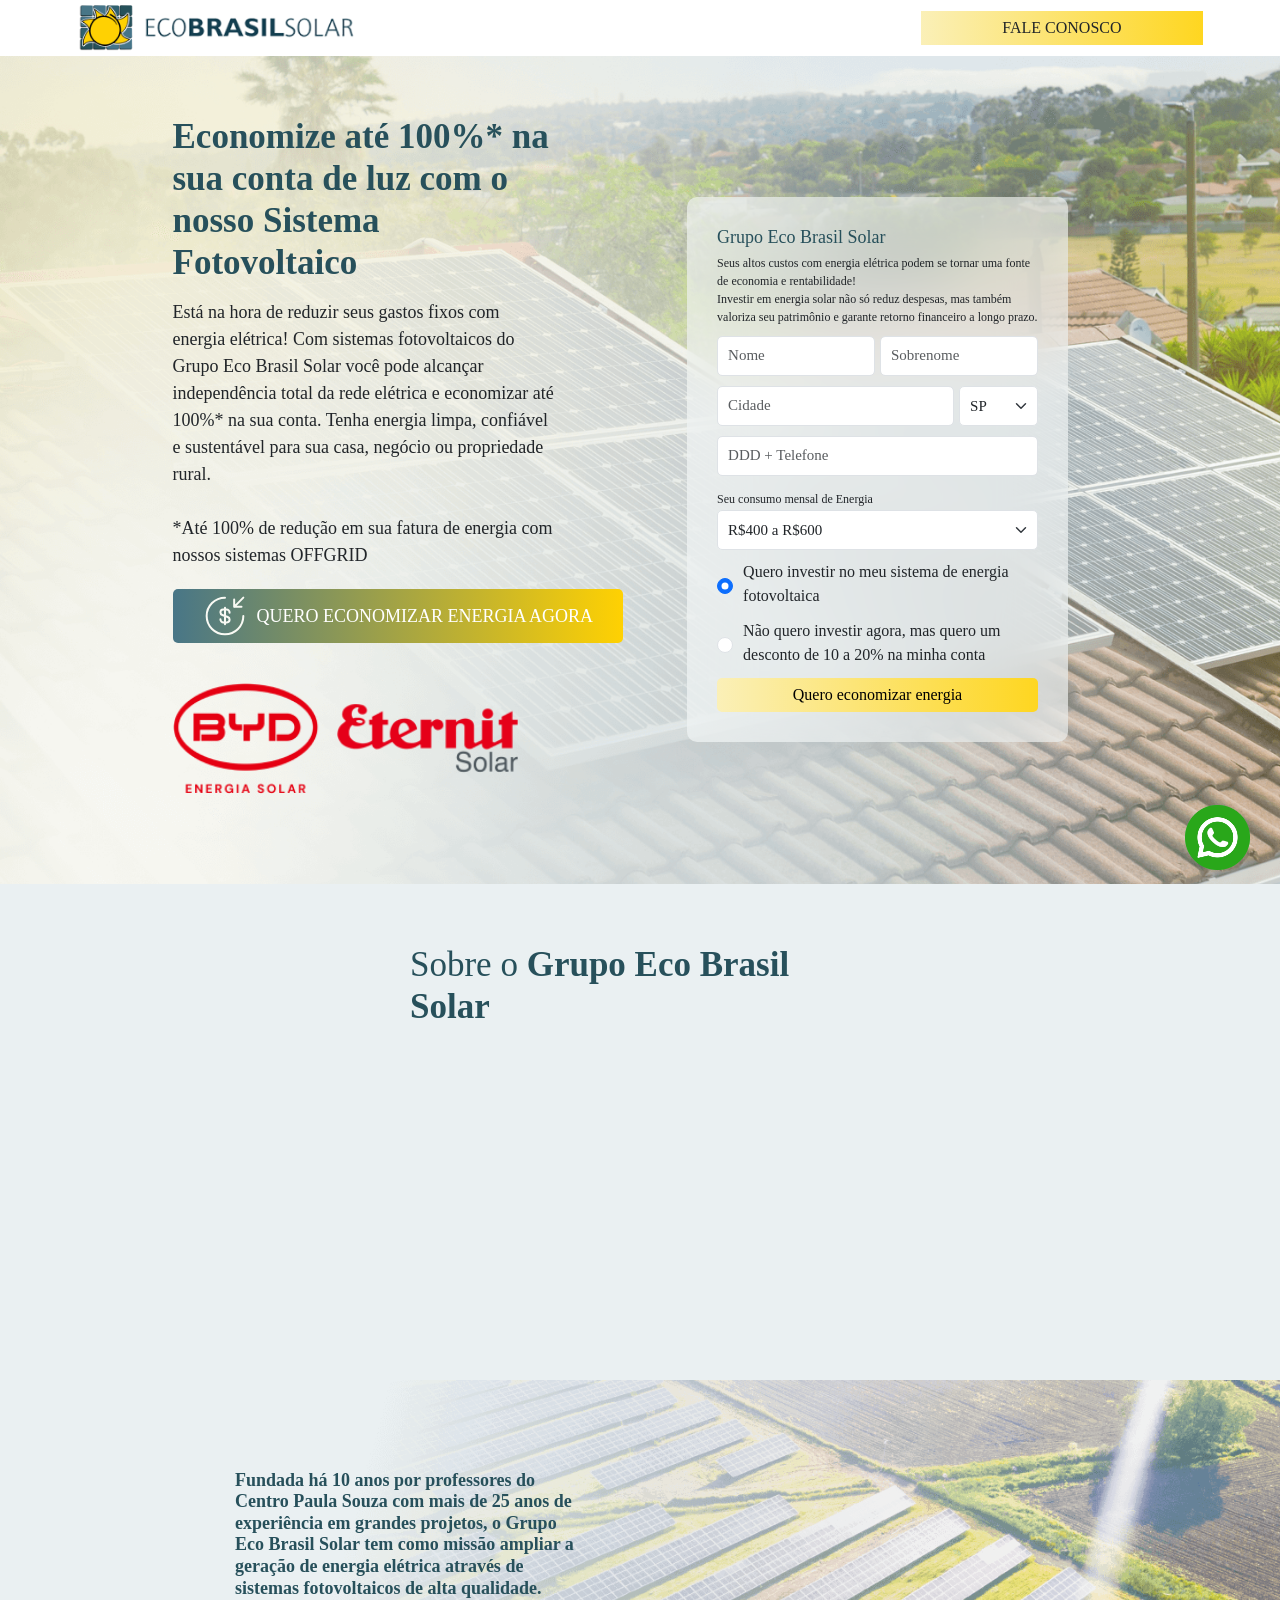
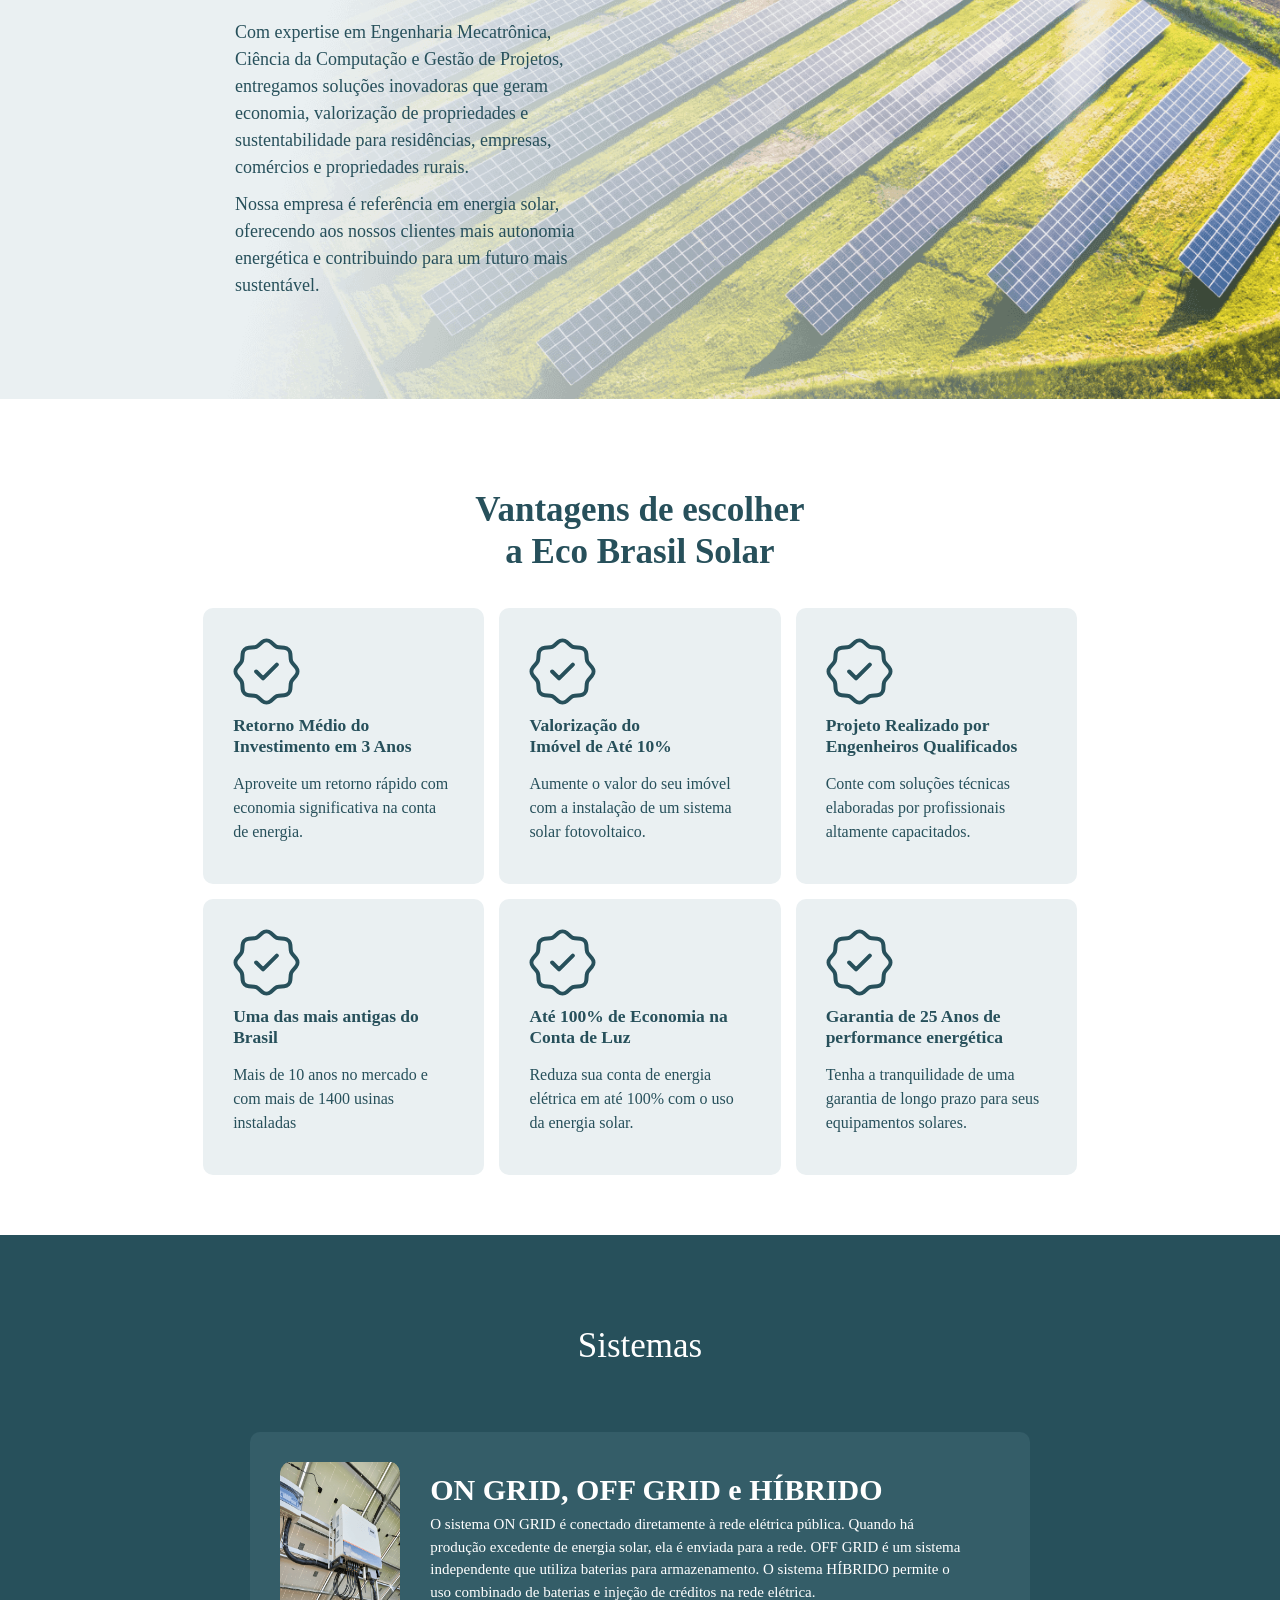
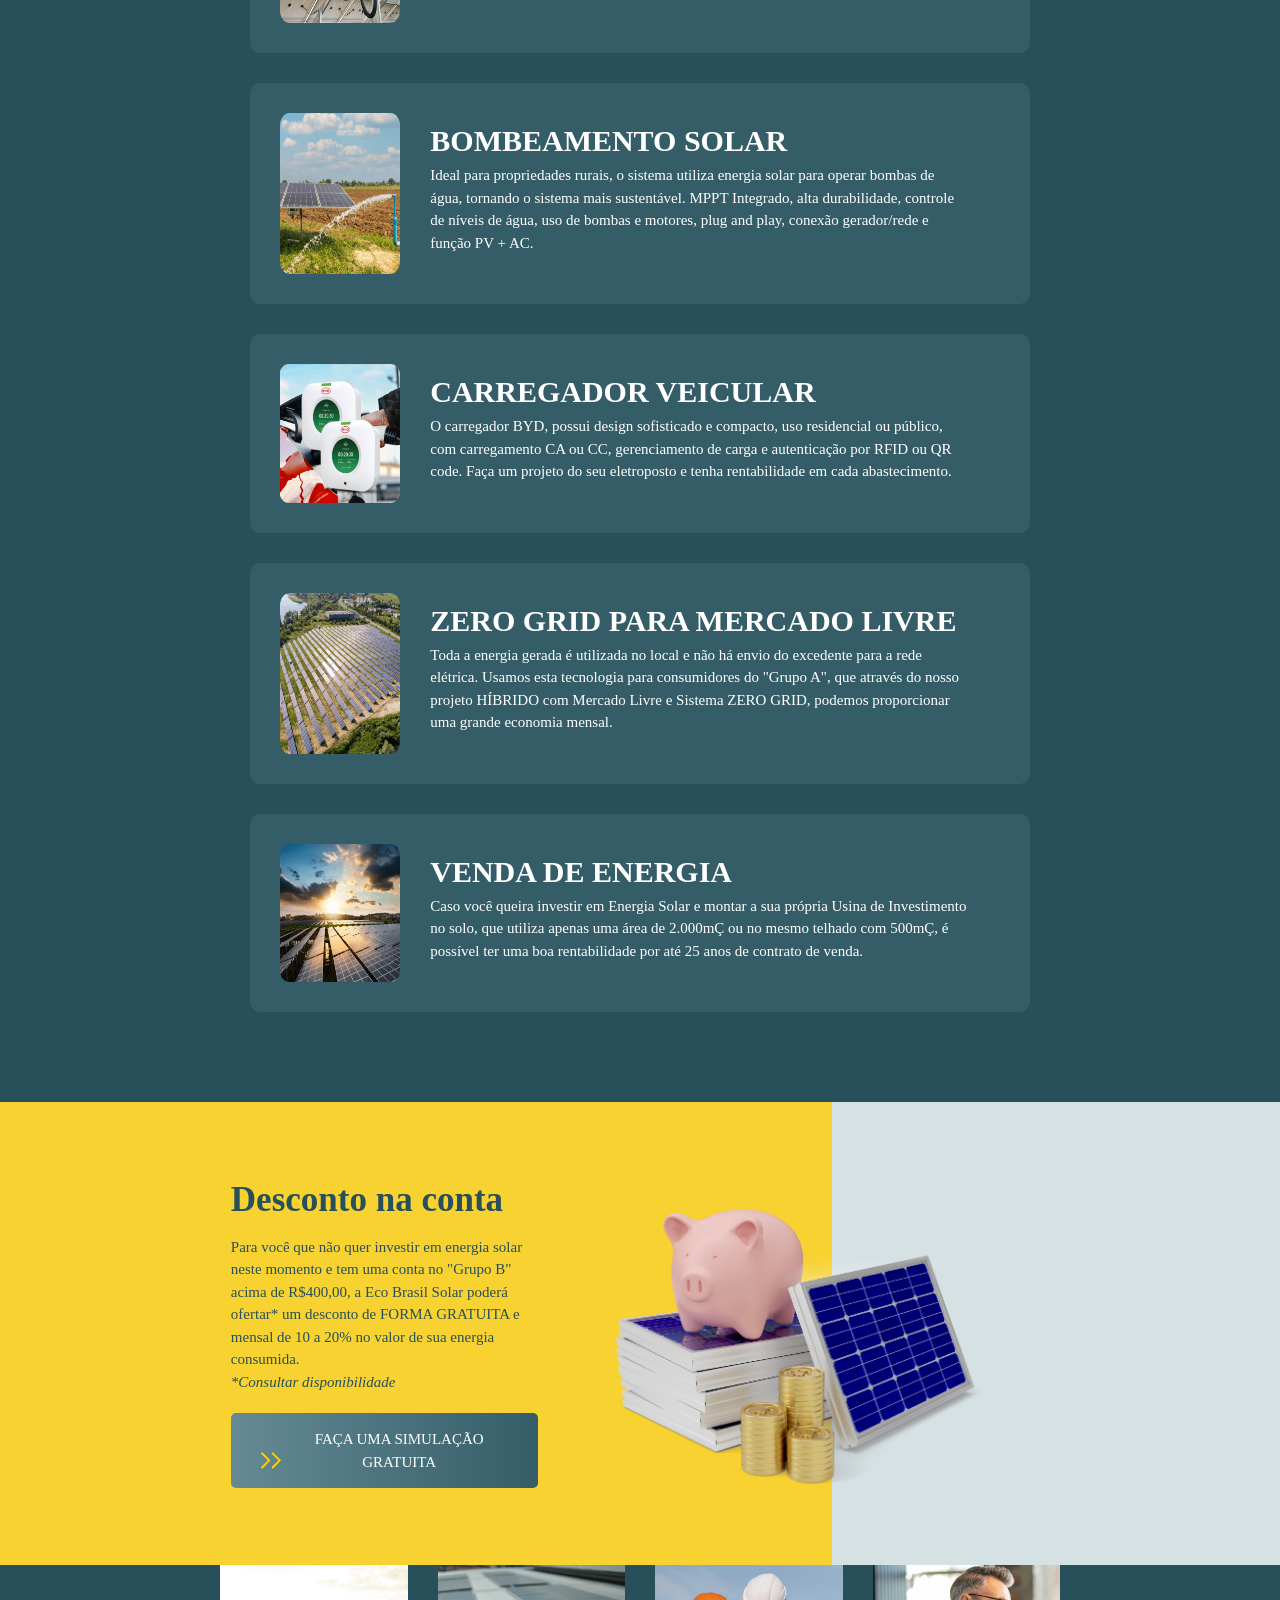
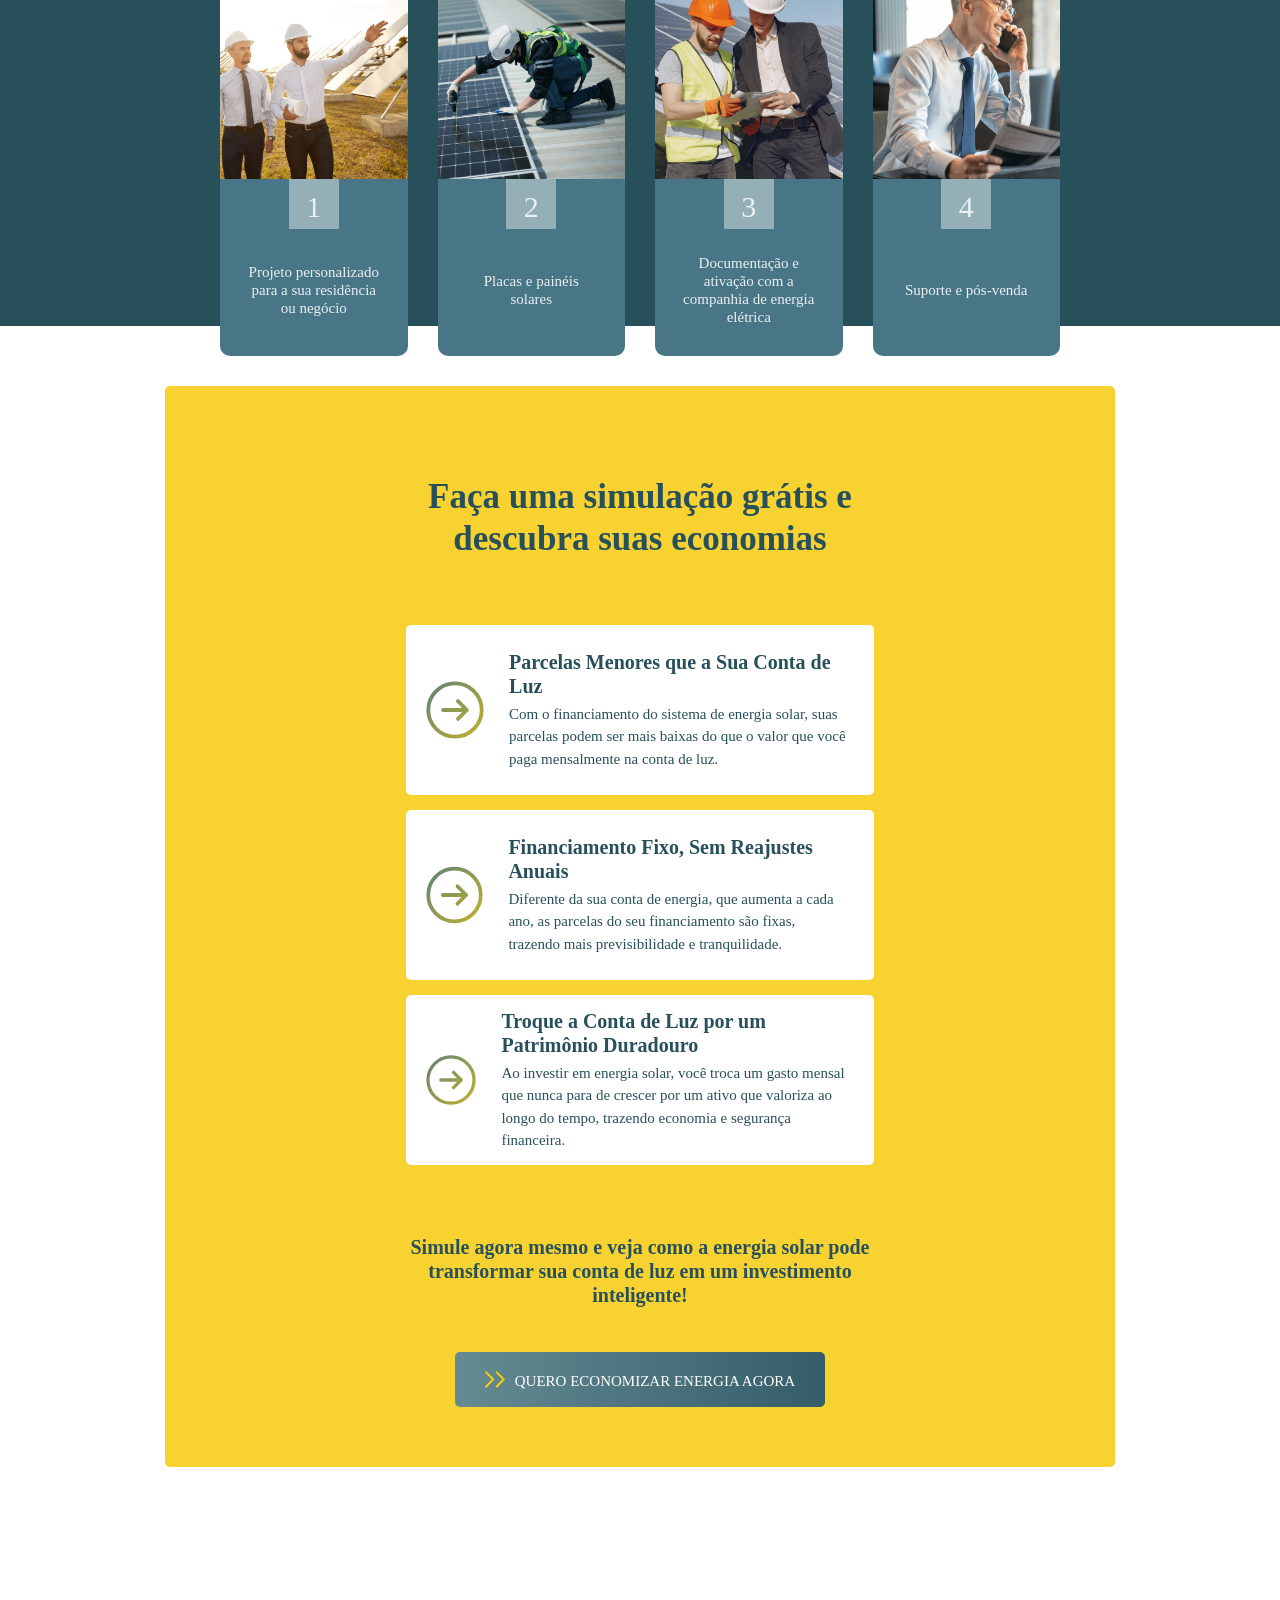
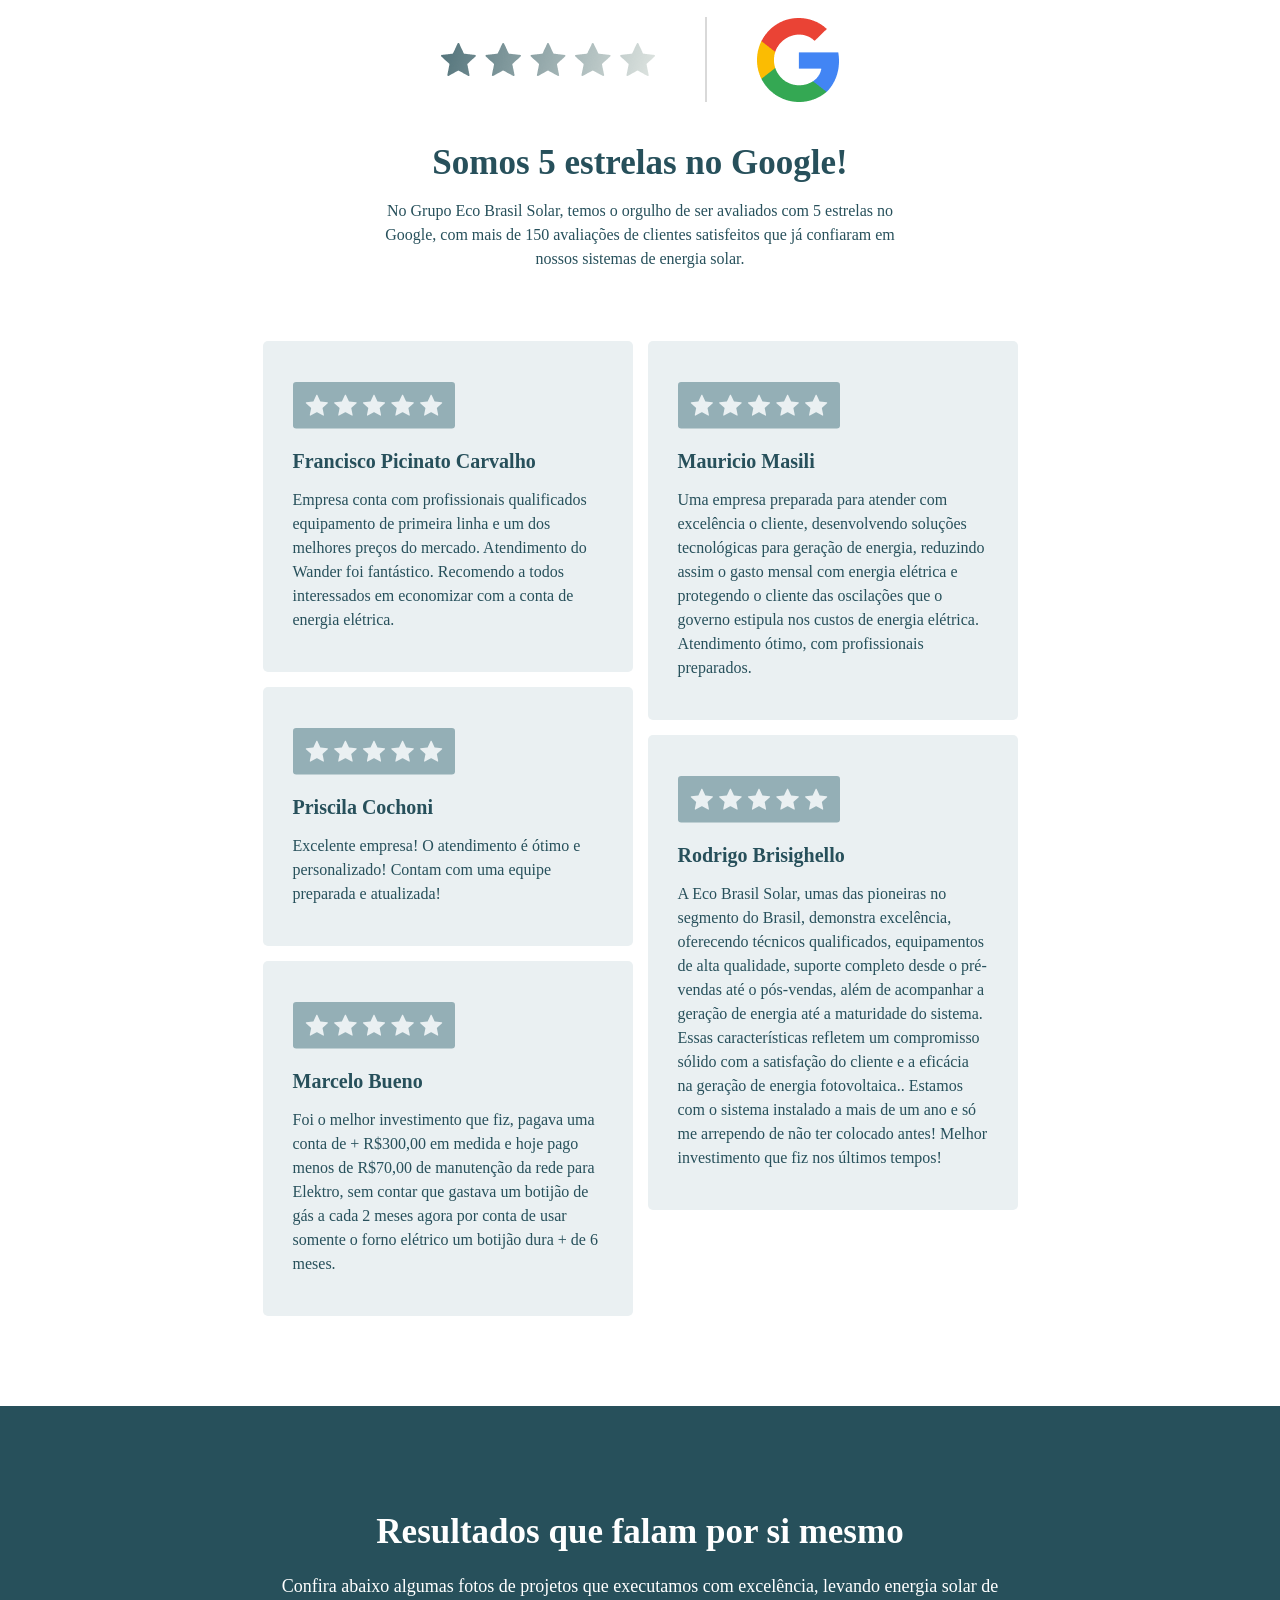
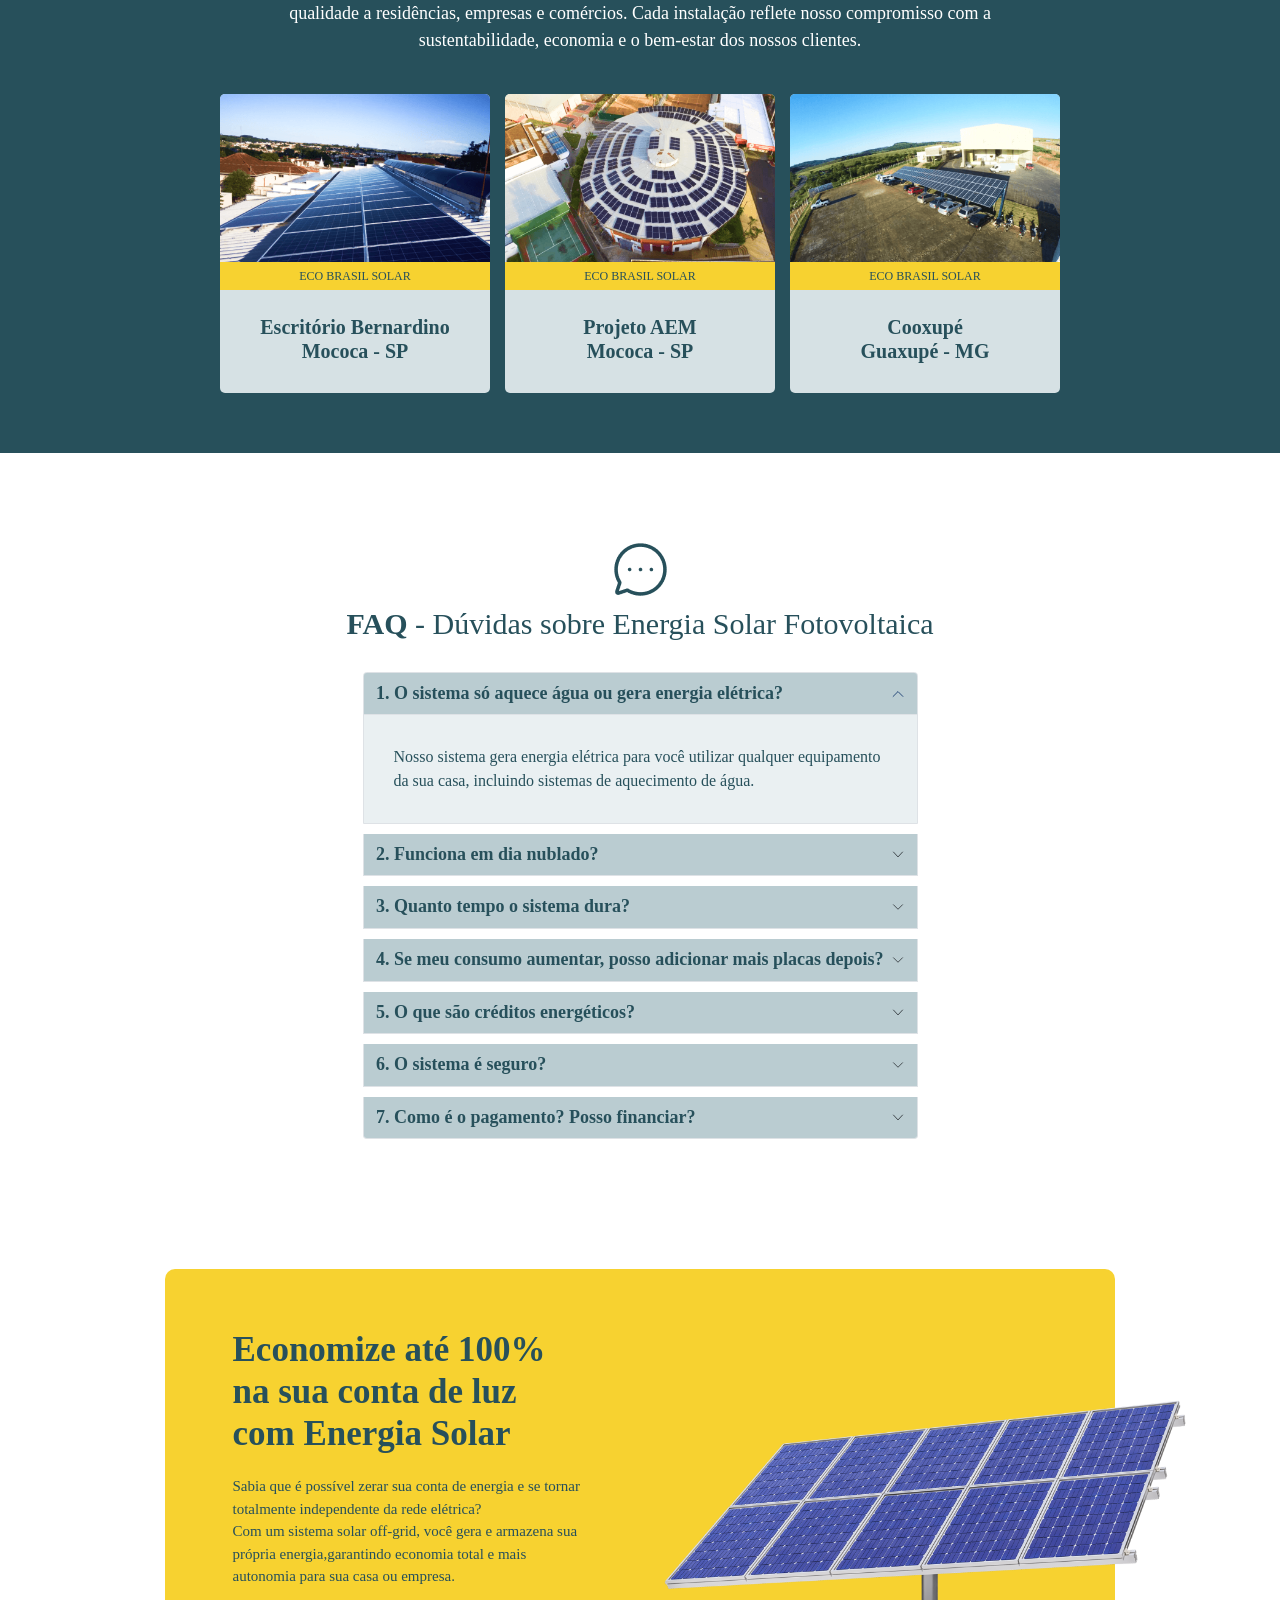
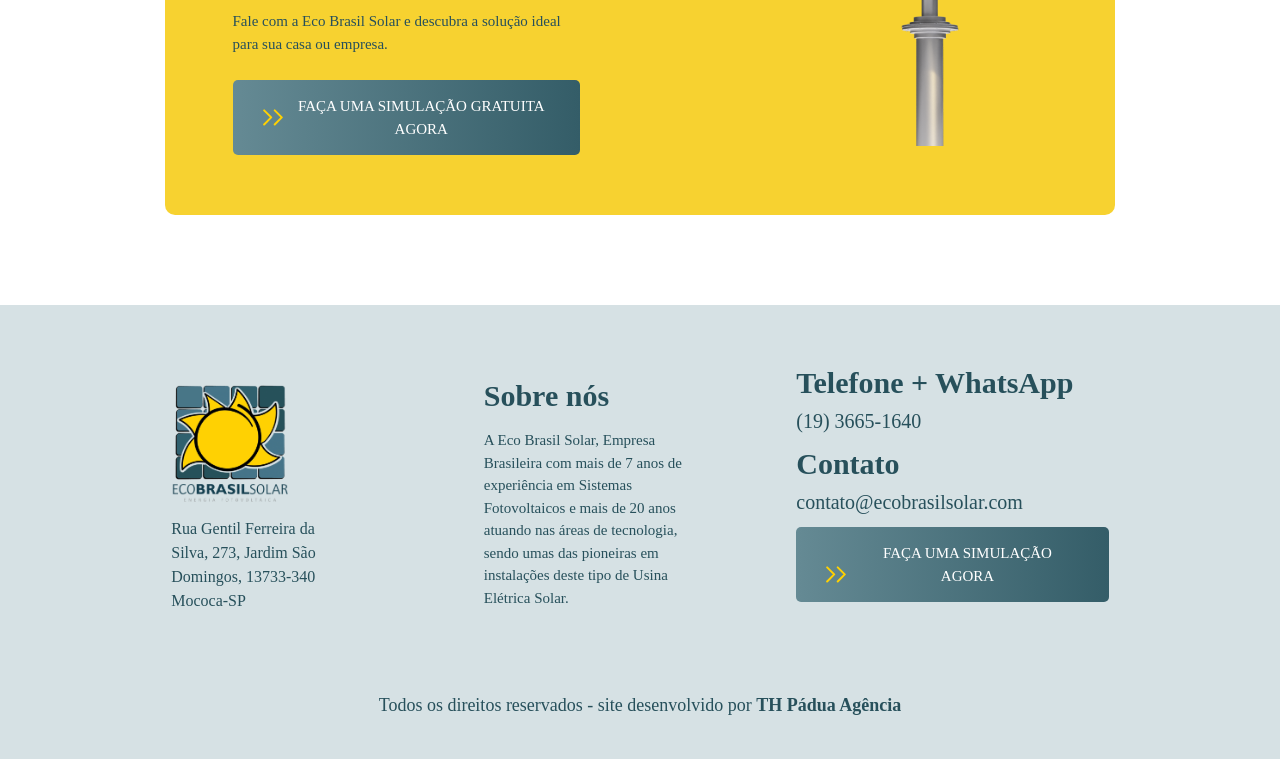
==== commit f1f65649: "Correções do site" ====
--- a/index.html
+++ b/index.html
@@ -28,7 +28,7 @@
 
                     <div class="col-md-3 d-none d-md-block">
                         <div class="module-contact py-2 px-5 text-center">
-                            <a class="text-uppercase" href="htps://wa.me/551936651640">
+                            <a class="text-uppercase" href="https://wa.me/551936651640">
                                 Fale conosco
                             </a>
                         </div>
@@ -45,19 +45,18 @@
                         <div class="col-md-5 d-flex flex-column gap-3">
                             <div class="title col-md-10 text-center text-md-start">
                                 <h1 class="fs-1 fw-semibold">
-                                    Economize até 100% na sua conta de luz com Energia Solar
+                                    Economize até 100%* na sua conta de luz com o nosso Sistema Fotovoltaico
                                 </h1>
                             </div>
                             <div class="sub-title col-md-10 text-center text-md-start">
                                 <p class="fs-4">
-                                    Está na hora de reduzir seus gastos fixos com energia elétrica! Com sistemas solares
-                                    off-grid (Sistemas Autônomos), você pode alcançar independência total da rede elétrica e
-                                    economizar até 100% na sua conta. Tenha energia limpa, econômica e sustentável para sua
-                                    casa, negócio ou propriedade rural.
-                                </p>
-                            </div>
-                            <div class="module-contact-h1 d-flex w-100">
-                                <a class="d-flex justify-content-center justify-content-md-start" href="htps://wa.me/551936651640">
+                                    Está na hora de reduzir seus gastos fixos com energia elétrica! Com sistemas fotovoltaicos do Grupo Eco Brasil Solar você pode alcançar independência total da rede elétrica e economizar até 100%* na sua conta. Tenha energia limpa, confiável e sustentável para sua casa, negócio ou propriedade rural.
+                                    <br><br>
+                                    *Até 100% de redução em sua fatura de energia com nossos sistemas OFFGRID
+                                </p>
+                            </div>
+                            <div class="module-contact-h1 d-flex w-100 justify-content-center justify-content-md-start">
+                                <a class="d-flex justify-content-center justify-content-md-start" href="https://wa.me/551936651640">
                                     <button type="button" class="d-flex align-items-center py-2 px-3 px-md-5 btn-contact text-uppercase rounded-3">
                                         <img class="img-fluid pe-3" src="./assets/img/money-recive.svg" alt=""> 
                                         <p class="fs-4 m-0">
@@ -94,21 +93,17 @@
                                                 </div>
                                             </div>
                             
-                                            <form class="col-md-12 d-flex flex-column gap-3" action="">
+                                            <form class="col-md-12 d-flex flex-column gap-3" id="meuFormulario">
                                                 <div class="infos-basicas d-flex flex-column gap-3">
                                                     <div class="d-flex gap-2">
-                                                        <input type="text" class="form-control form-control-lg" required name="nome" id="nome"
-                                                            placeholder="Nome">
-                                                        <input type="text" class="form-control form-control-lg" required name="sobrenome" id="sobrenome"
-                                                            placeholder="Sobrenome">
+                                                        <input type="text" class="form-control form-control-lg" required name="nome" id="nome" placeholder="Nome">
+                                                        <input type="text" class="form-control form-control-lg" required name="sobrenome" id="sobrenome" placeholder="Sobrenome">
                                                     </div>
-                            
+                                            
                                                     <div class="d-flex gap-2">
-                                                        <input type="text" class="w-75 form-control form-control-lg" required name="cidade" id="cidade"
-                                                            placeholder="Cidade">
+                                                        <input type="text" class="w-75 form-control form-control-lg" required name="cidade" id="cidade" placeholder="Cidade">
                                                         <div class="estado w-25">
-                                                            <select name="metatags[estado]" class="form-select form-select-lg" aria-label="Estado"
-                                                                id="estado">
+                                                            <select name="estado" class="form-select form-select-lg" aria-label="Estado" id="estado">
                                                                 <option value="AC">AC</option>
                                                                 <option value="AL">AL</option>
                                                                 <option value="AP">AP</option>
@@ -139,44 +134,38 @@
                                                             </select>
                                                         </div>
                                                     </div>
-                            
-                                                    <input type="tel" maxlength="11" class="form-control form-control-lg" required name="Telefone"
-                                                        id="Telefone" placeholder="DDD + Telefone">
-
-                                                    <!--
+                                            
+                                                    <input type="tel" maxlength="11" class="form-control form-control-lg" required name="telefone" id="telefone" placeholder="DDD + Telefone">
+                                            
                                                     <div class="select-conta">
-                                                        <select name="metatags[conta]" class="form-select form-select-lg" aria-label="Valor da Conta em R$"
-                                                                id="conta">
-                                                                <option value="menos de 200">Menos de R$200</option>
-                                                                <option value="200 a 400">R$200 a R$400</option>
-                                                                <option selected value="400 a 600">R$400 a R$600</option>
-                                                                <option value="mais de 800">Mais de R$800</option>
-                                                            </select>
+                                                        <label class="fs-6" for="conta">Seu consumo mensal de Energia</label>
+                                                        <select name="conta" class="form-select form-select-lg" aria-label="Valor da Conta em R$" id="conta">
+                                                            <option value="menos de R$200">Menos de R$200</option>
+                                                            <option value="R$200 a R$400">R$200 a R$400</option>
+                                                            <option selected value="R$400 a R$600">R$400 a R$600</option>
+                                                            <option value="mais de R$800">Mais de R$800</option>
+                                                        </select>
                                                     </div>
-                                                    -->
                                                 </div>
-
+                                            
                                                 <div class="form-check d-flex align-items-center gap-3">
-                                                    <input class="form-check-input" type="radio" name="flexRadioDefault" id="flexRadioDefault1" value="Quero investir no meu sistema fotovoltaico" checked>
+                                                    <input class="form-check-input" type="radio" name="opcao" id="flexRadioDefault1" value="Quero investir no meu sistema fotovoltaico" checked>
                                                     <label class="form-check-label" for="flexRadioDefault1">
                                                         Quero investir no meu sistema de energia fotovoltaica
                                                     </label>
-                                                  </div>
-                                                  <div class="form-check d-flex align-items-center gap-3">
-                                                    <input class="form-check-input" type="radio" name="flexRadioDefault" id="flexRadioDefault2" value="Desconto de 10 a 20% na conta">
+                                                </div>
+                                                <div class="form-check d-flex align-items-center gap-3">
+                                                    <input class="form-check-input" type="radio" name="opcao" id="flexRadioDefault2" value="Desconto de 10 a 20% na conta">
                                                     <label class="form-check-label" for="flexRadioDefault2">
                                                         Não quero investir agora, mas quero um desconto de 10 a 20% na minha conta
                                                     </label>
-                                                  </div>
-                            
+                                                </div>
+                                            
                                                 <div class="module-contact d-flex">
-                                                    <a class="w-100 d-flex py-2 px-4 text-center justify-content-center" href="htps://wa.me/551936651640">
-                                                        <button type="button" class="btn-contact rounded-3 ">
-                                                            Quero economizar energia
-                                                        </button>
-                                                    </a>
+                                                    <button type="submit" class="btn-contact rounded-3 w-100 py-2 px-4">
+                                                        Quero economizar energia
+                                                    </button>
                                                 </div>
-                            
                                             </form>
                             
                             
@@ -498,7 +487,7 @@
                             </p>
 
                             <div class="module-contact d-flex w-100">
-                                <a class="w-100 d-flex justify-content-center justify-content-md-start" href="htps://wa.me/551936651640">
+                                <a class="w-100 d-flex justify-content-center justify-content-md-start" href="https://wa.me/551936651640">
                                     <button type="button" class="d-flex align-items-end py-4 px-5 btn-contact text-uppercase rounded-3">
                                         <img class="img-fluid pe-3" src="./assets/img/double-right.svg" alt="" style="width: 30px; height: 25px;"> 
                                         <p class="fs-5 m-0">
@@ -651,7 +640,7 @@
 
 
                         <div class="module-contact d-flex w-100 pb-5">
-                            <a class="w-100 d-flex justify-content-center" href="htps://wa.me/551936651640">
+                            <a class="w-100 d-flex justify-content-center" href="https://wa.me/551936651640">
                                 <button type="button" class="d-flex align-items-end py-4 px-5 btn-contact text-uppercase rounded-3">
                                     <img class="img-fluid pe-3" src="./assets/img/double-right.svg" alt="" style="width: 30px; height: 25px;"> 
                                     <p class="fs-5 m-0">
@@ -996,7 +985,7 @@
                                 </p>
                             </div>
                             <div class="module-contact d-flex w-100 pb-5">
-                                <a class="w-100 d-flex px-md-5" href="htps://wa.me/551936651640">
+                                <a class="w-100 d-flex px-md-5" href="https://wa.me/551936651640">
                                     <button type="button" class="d-flex align-items-center py-4 px-3 px-md-5 btn-contact text-uppercase rounded-3">
                                         <img class="img-fluid pe-3" src="./assets/img/double-right.svg" alt="" style="width: 30px; height: 25px;"> 
                                         <p class="fs-5 m-0">
@@ -1020,7 +1009,7 @@
 
 
         <div class="whats">
-            <a class="wpp-link" href="htps://wa.me/551936651640" target="_blank">
+            <a class="wpp-link" href="https://wa.me/551936651640" target="_blank">
               <img src="./assets/img/whats-logo.png" width="65px" alt="Fale comigo pelo WhatsApp" title="Fale comigo pelo WhatsApp">
             </a>
         </div>
@@ -1028,6 +1017,34 @@
 
         <script src="https://cdn.jsdelivr.net/npm/bootstrap@5.3.3/dist/js/bootstrap.min.js" integrity="sha384-0pUGZvbkm6XF6gxjEnlmuGrJXVbNuzT9qBBavbLwCsOGabYfZo0T0to5eqruptLy" crossorigin="anonymous"></script>
         <script src="assets/js/scripts.js"></script>
+
+        <script>
+            document.getElementById('meuFormulario').addEventListener('submit', function(event) {
+                event.preventDefault();
+        
+                const nome = document.getElementById('nome').value;
+                const sobrenome = document.getElementById('sobrenome').value;
+                const cidade = document.getElementById('cidade').value;
+                const estado = document.getElementById('estado').value;
+                const telefone = document.getElementById('telefone').value;
+                const conta = document.getElementById('conta').value;
+                const opcao = document.querySelector('input[name="opcao"]:checked').value;
+        
+                const mensagem = `Olá, me chamo ${nome} ${sobrenome}.\n\n` +
+                                 `Moro em ${cidade}/${estado}.\n\n` +
+                                 `Meu telefone é: ${telefone}.\n\n` +
+                                 `Meu consumo mensal de energia é: ${conta}.\n\n` +
+                                 `Opção escolhida: ${opcao}.`;
+        
+                const mensagemCodificada = encodeURIComponent(mensagem);
+        
+                const numeroWhatsApp = '551936651640';
+        
+                const urlWhatsApp = `https://wa.me/${numeroWhatsApp}?text=${mensagemCodificada}`;
+        
+                window.open(urlWhatsApp, '_blank');
+            });
+        </script>
     </main>
 
     
@@ -1084,7 +1101,7 @@
                             </div>
 
                             <div class="module-contact d-flex w-100 pb-5">
-                                <a class="w-100 d-flex" href="htps://wa.me/551936651640">
+                                <a class="w-100 d-flex" href="https://wa.me/551936651640">
                                     <button type="button" class="d-flex align-items-end py-4 px-5 btn-contact text-uppercase rounded-3">
                                         <img class="img-fluid pe-3" src="./assets/img/double-right.svg" alt="" style="width: 30px; height: 25px;"> 
                                         <p class="fs-5 m-0">
--- a/assets/css/styles.css
+++ b/assets/css/styles.css
@@ -93,6 +93,7 @@
 #section-01 {
     background: url('../img/BG.png');
     background-repeat: no-repeat;
+    background-size: cover;
 }
 
 #section-01 .module-contact-h1 button {
@@ -101,7 +102,7 @@
     border: 1px solid var(--color-azul-amarelo-gradiente);
 }   
 
-#section-01 form a {
+#section-01 form .btn-contact {
     background: var(--color-amarelo-gradiente);
     border: 1px solid var(--color-amarelo-gradiente)
 }
